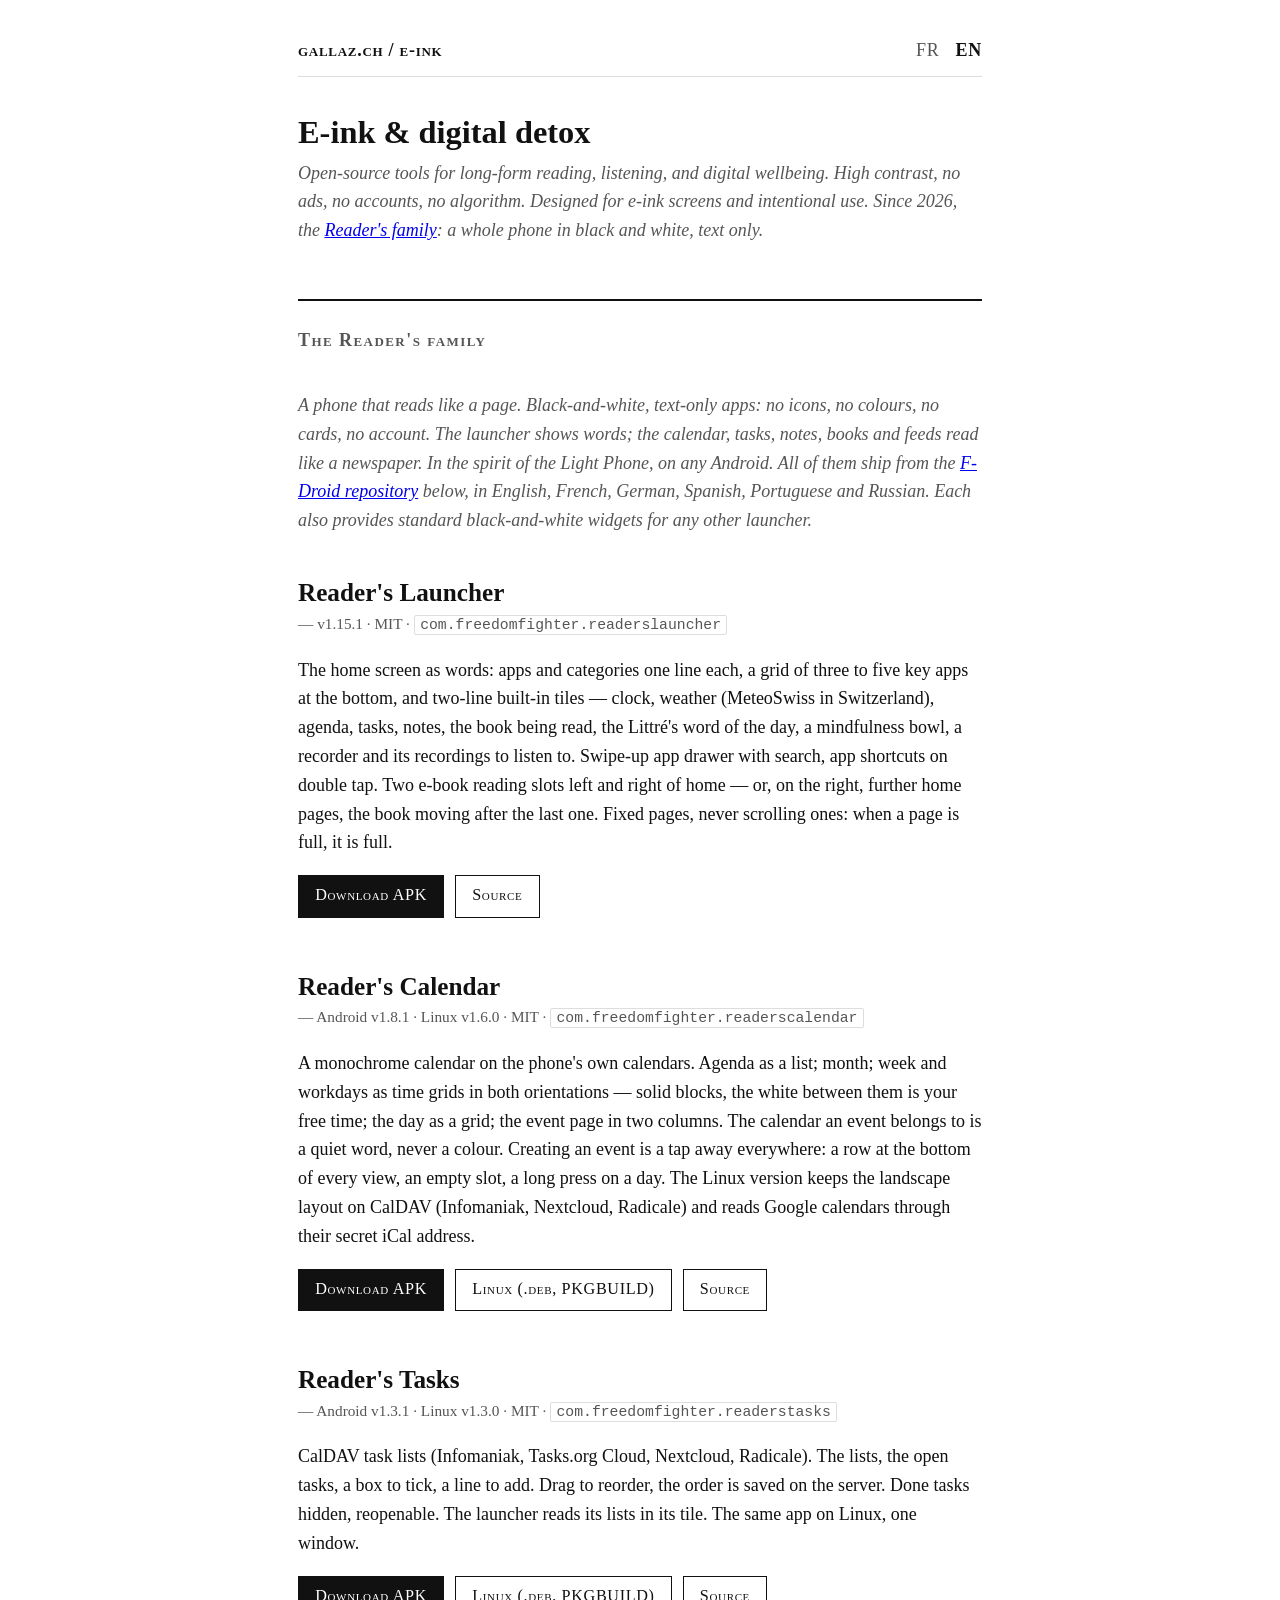
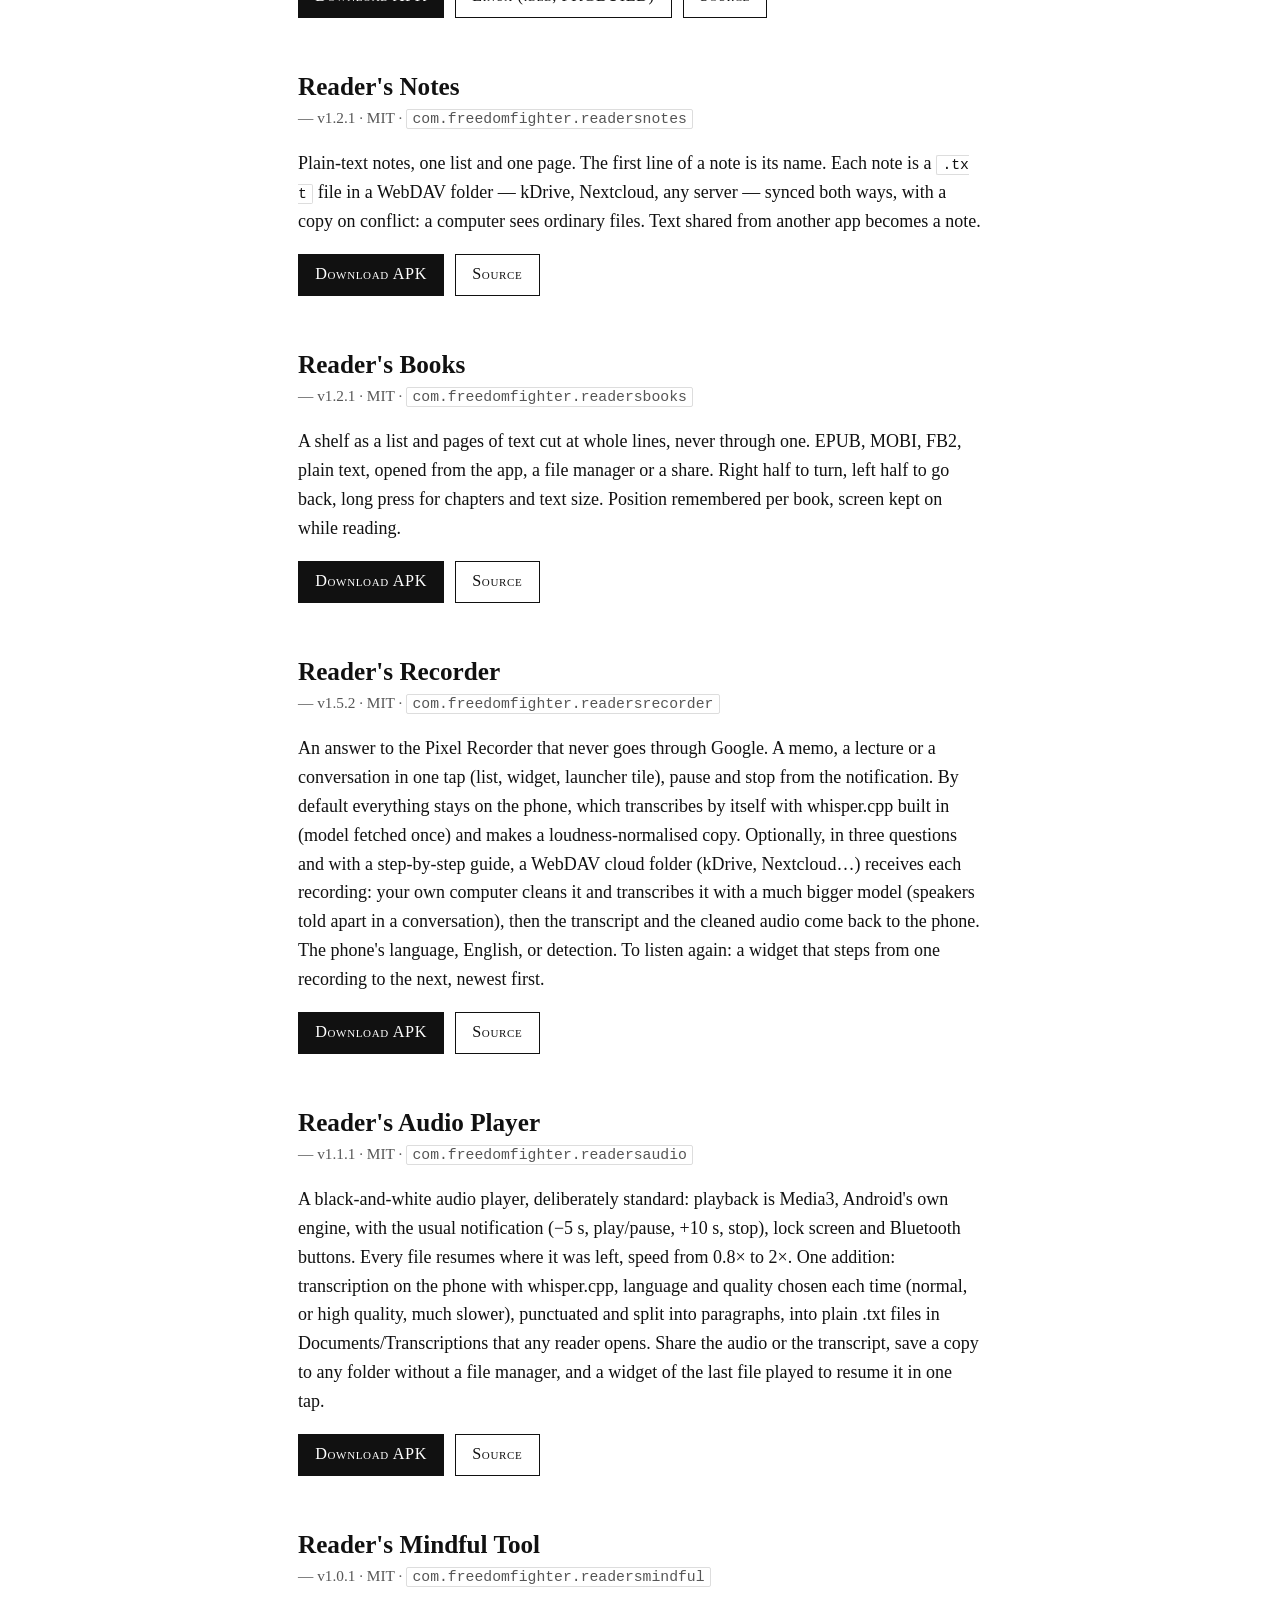
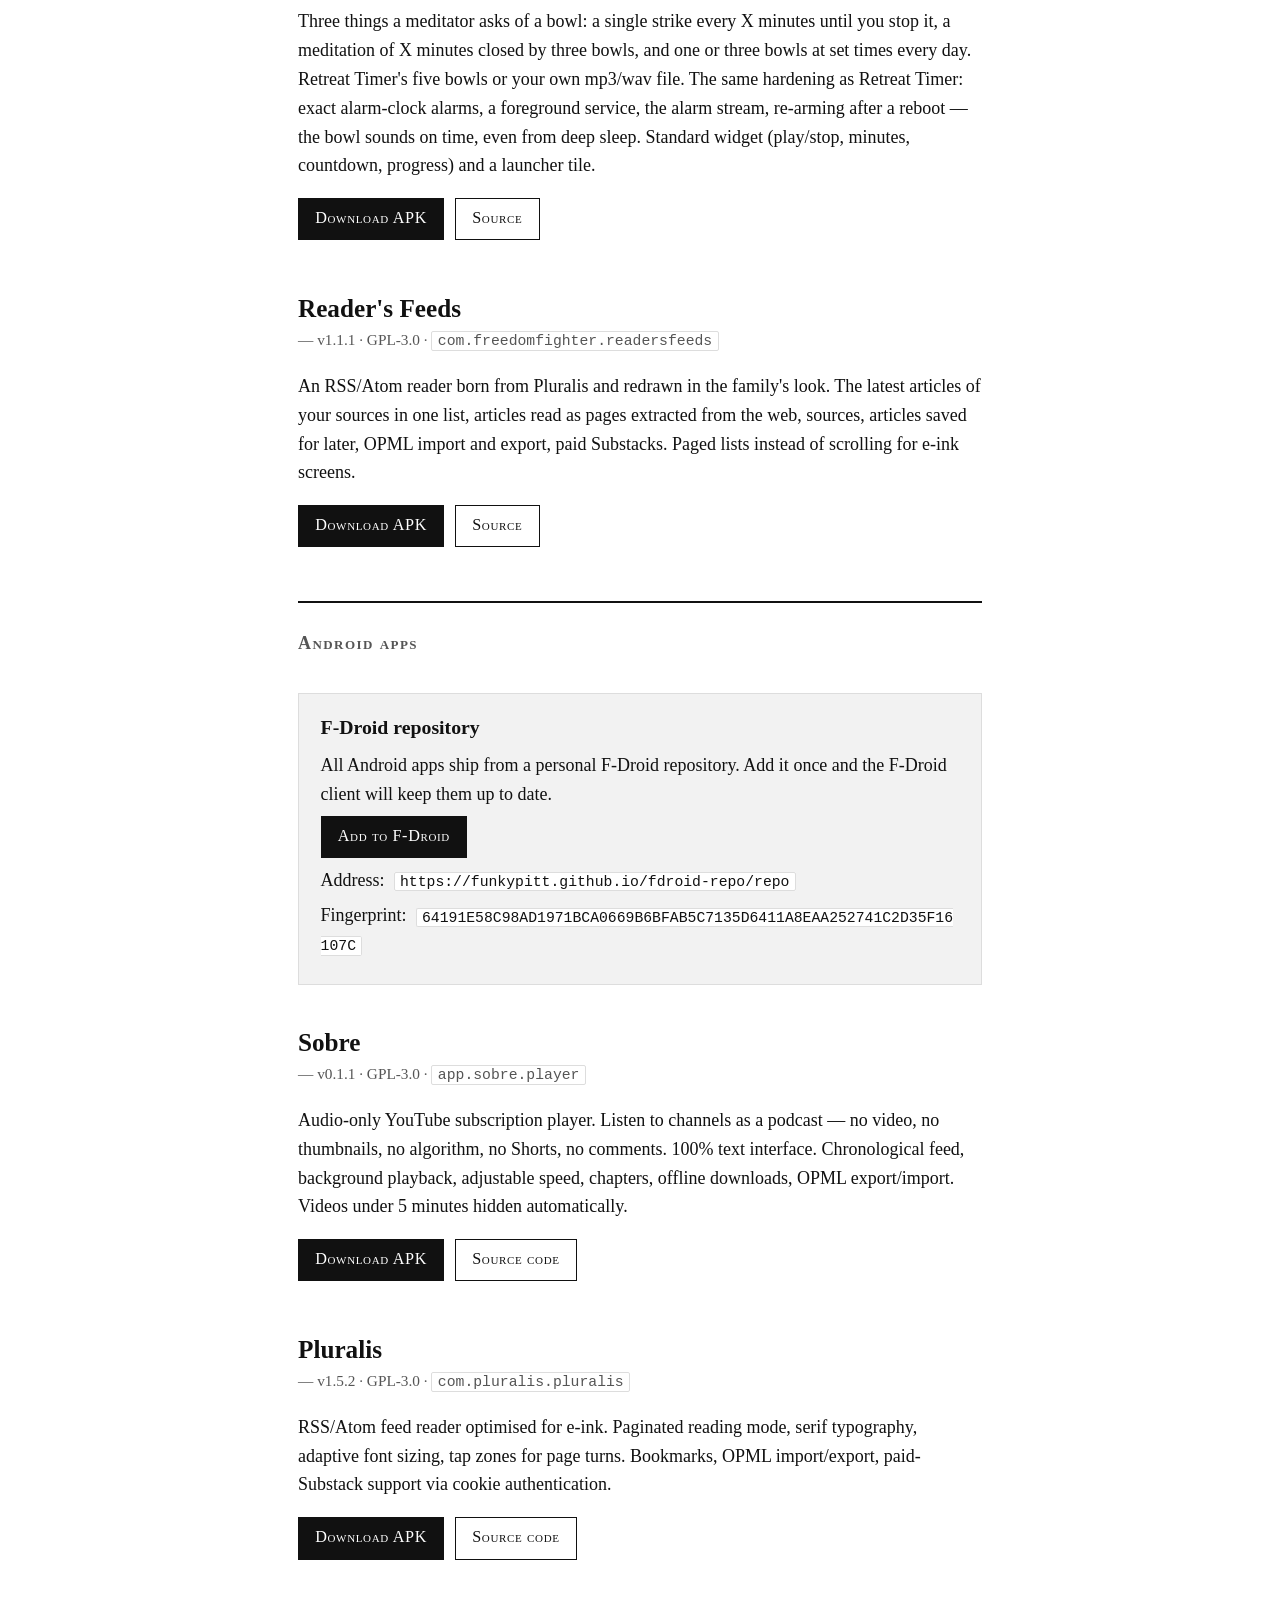
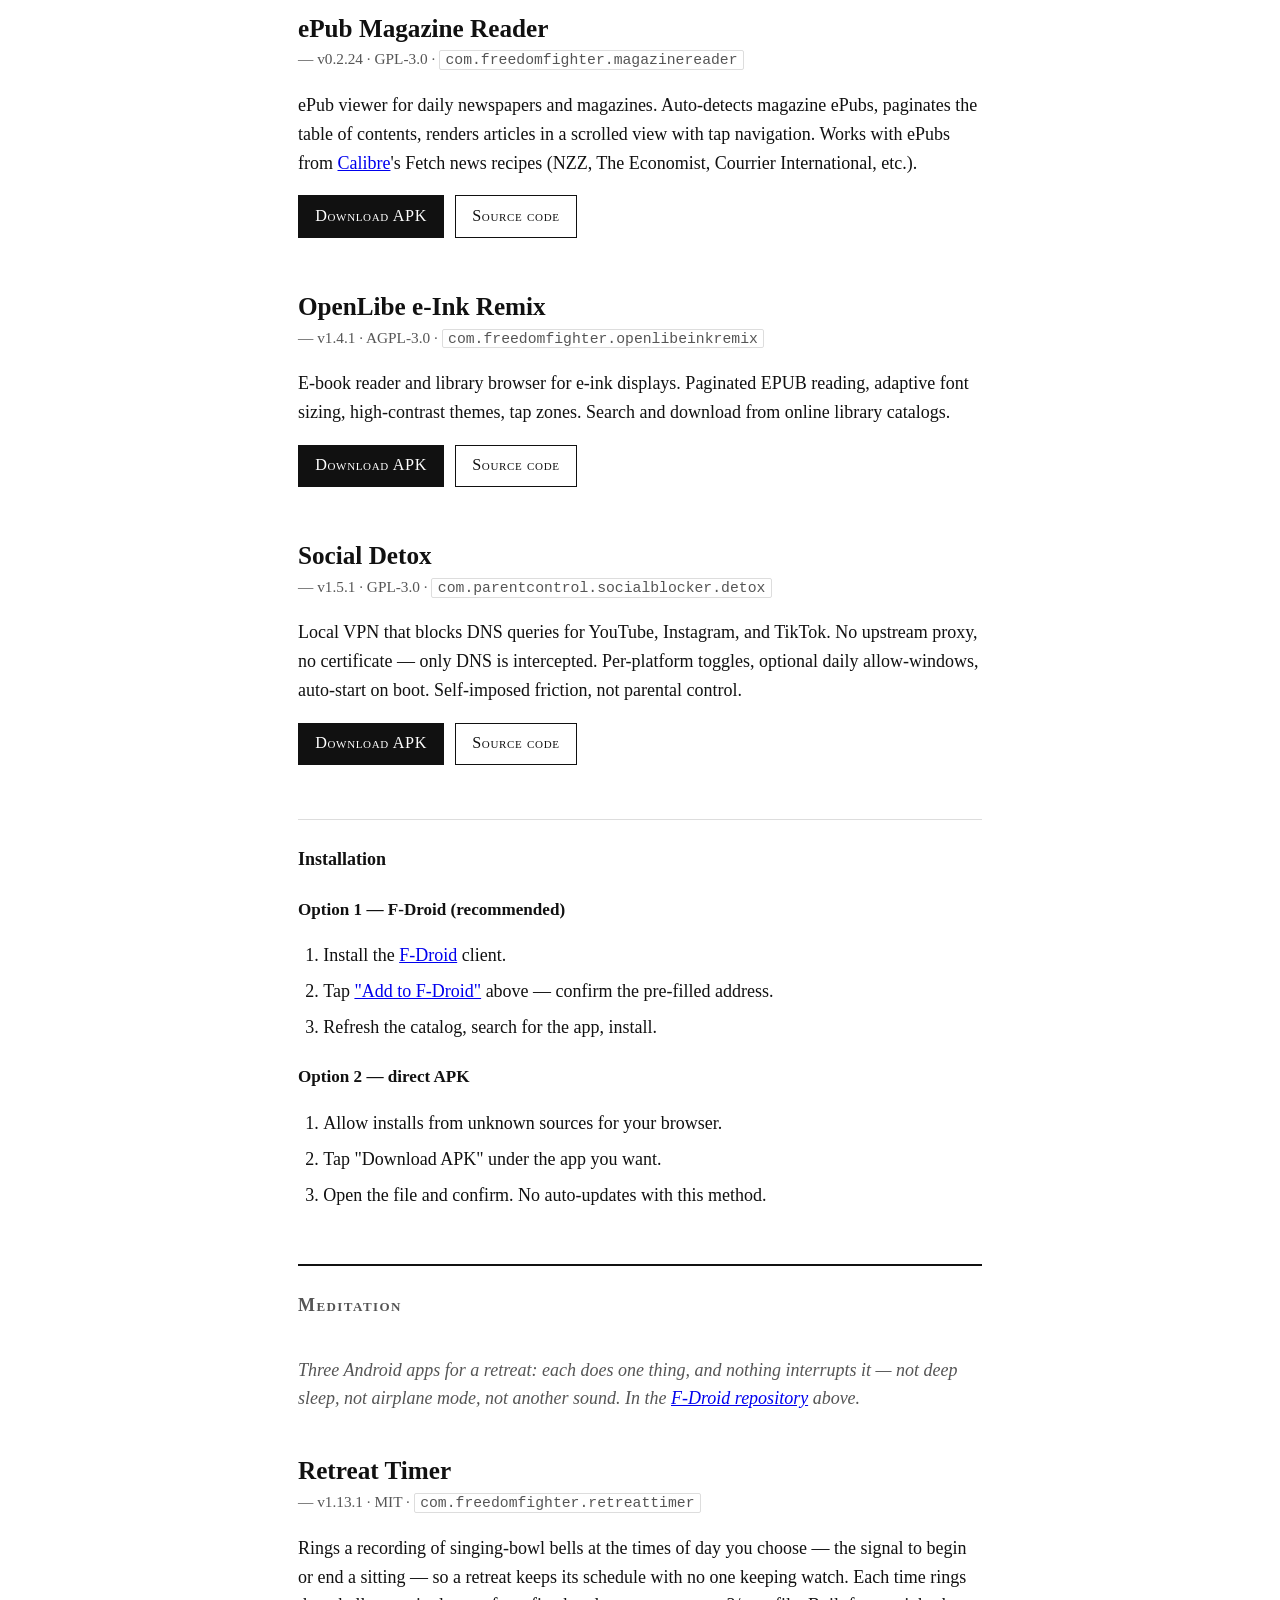
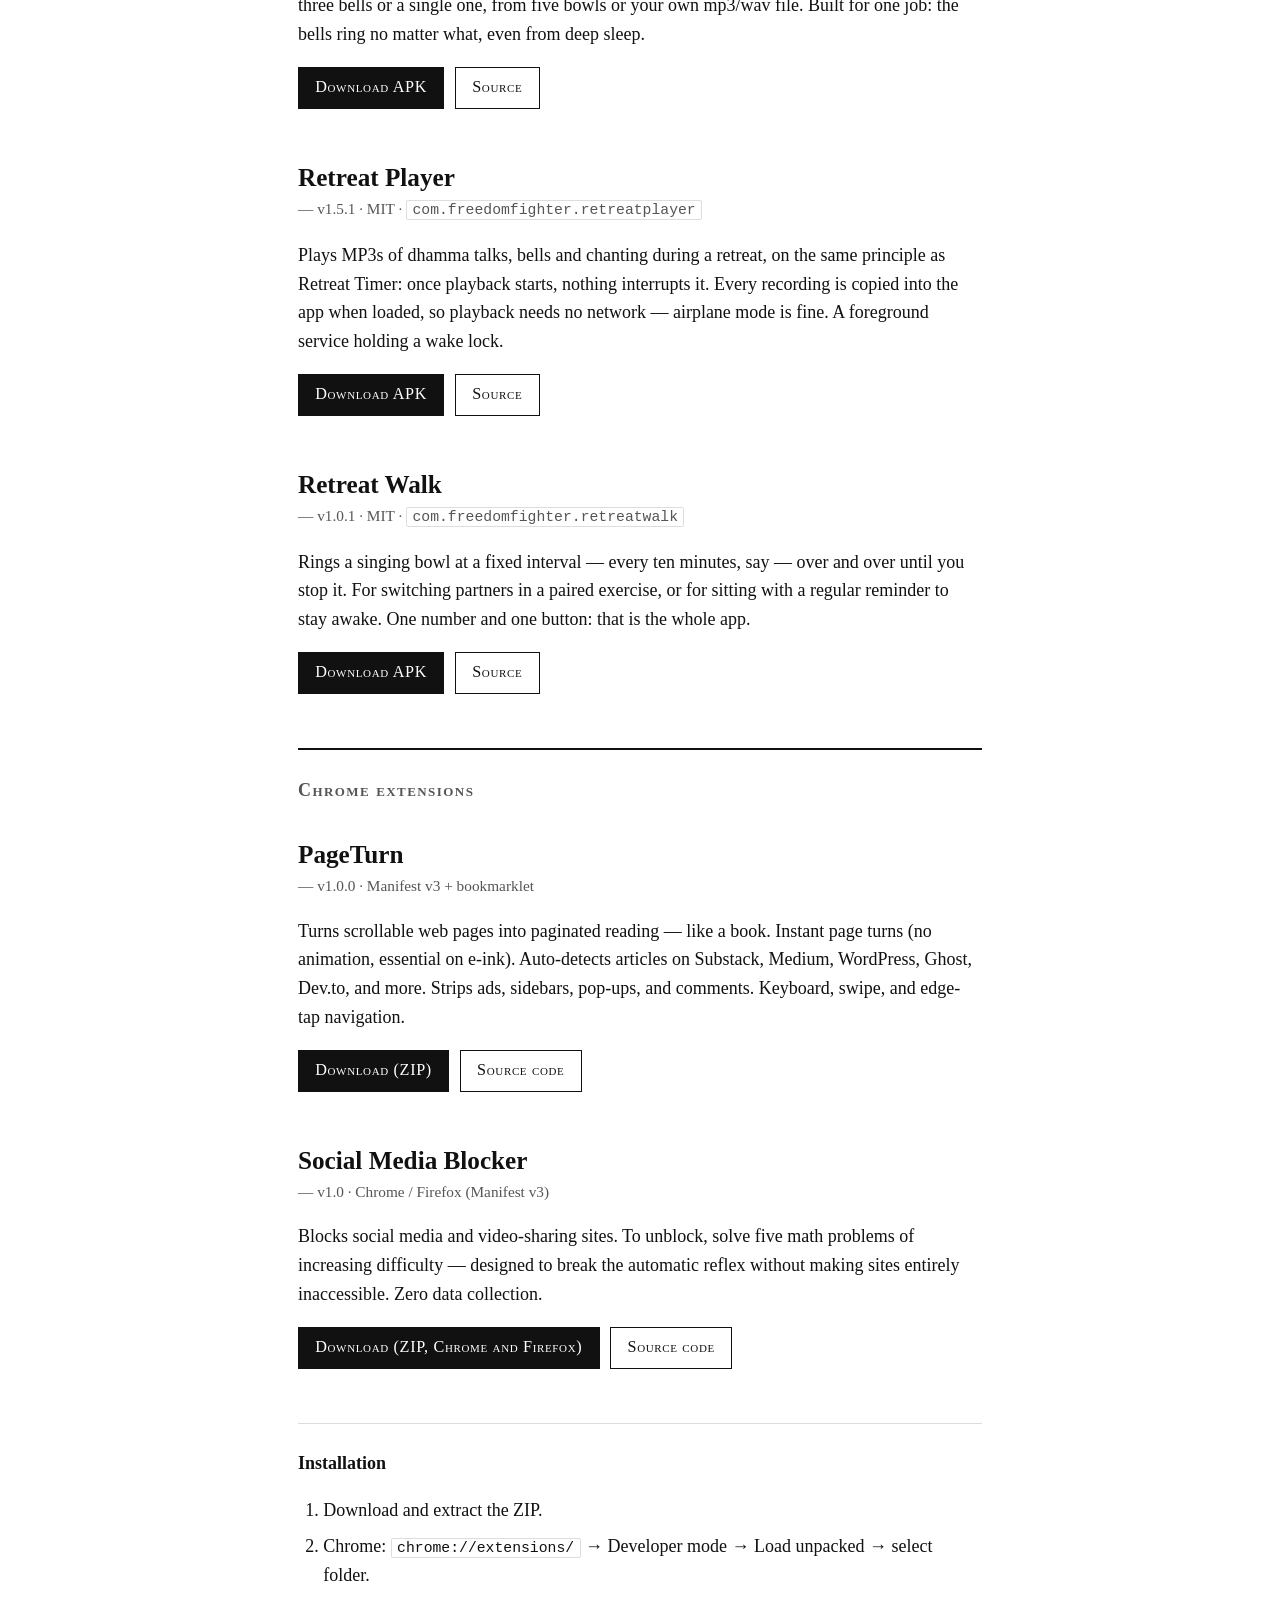
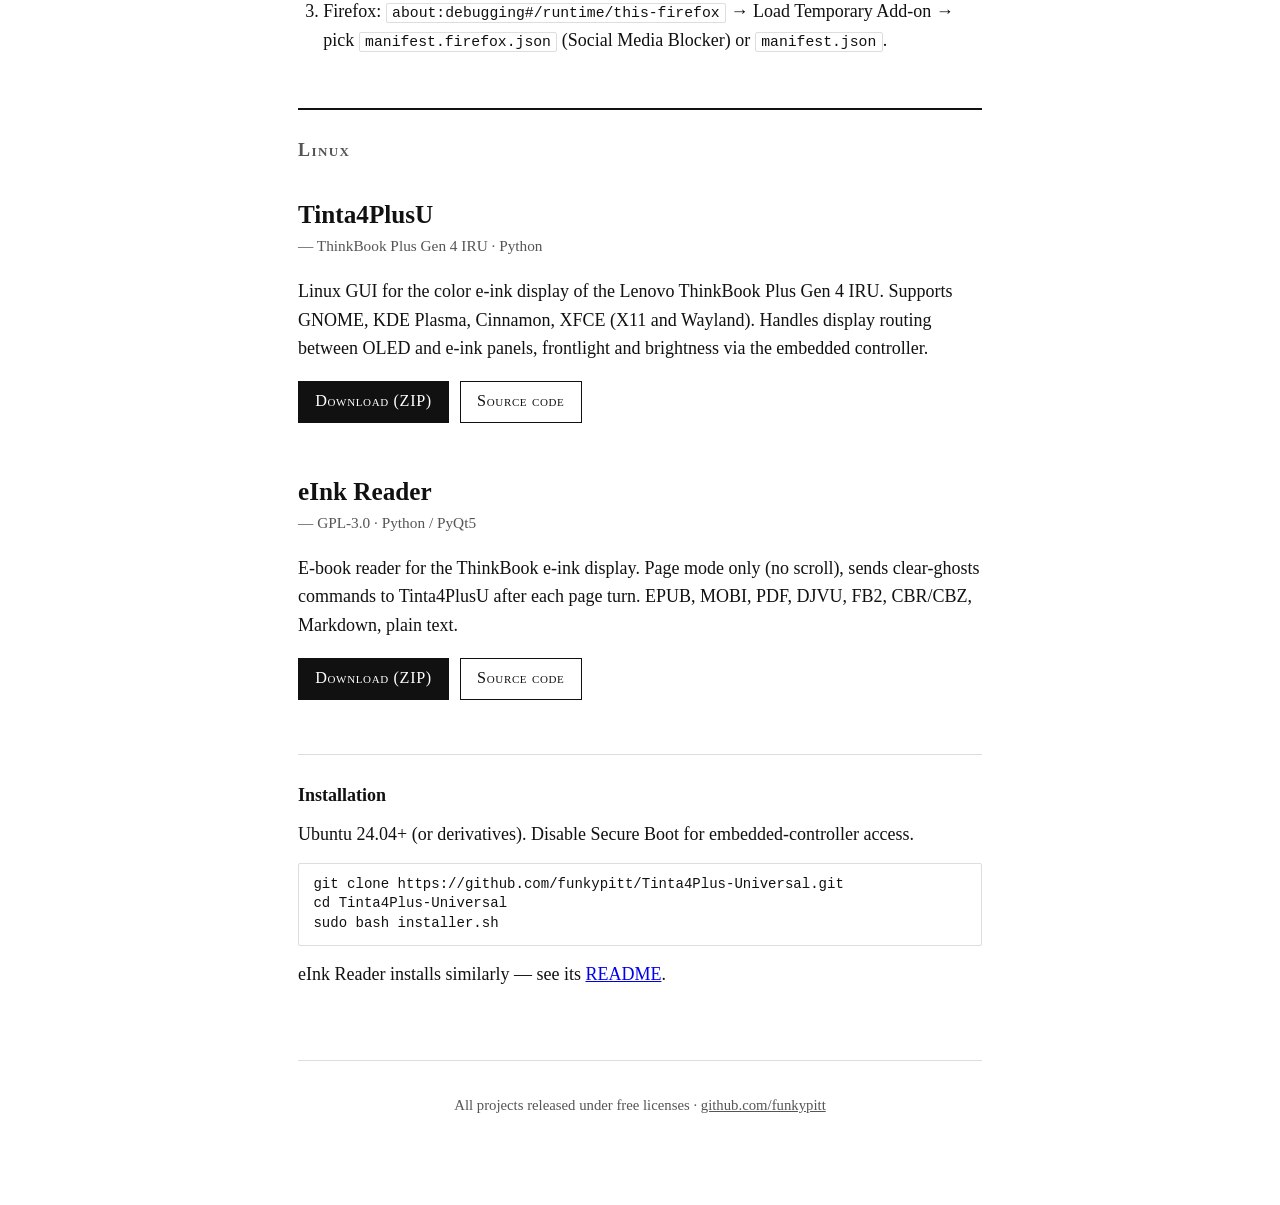
==== en.html @ f0ea969f "Release builds of 20 apps; Magazine Reader and OpenLibe renamed Versions and APK links follow the F-" ====
<!DOCTYPE html>
<html lang="en">
<head>
<meta charset="utf-8">
<meta name="viewport" content="width=device-width, initial-scale=1">
<title>E-ink &amp; digital detox projects — gallaz.ch</title>
<meta name="description" content="Open-source tools for e-ink screens and digital wellbeing: the Reader's family (launcher, calendar, tasks, notes, books, feeds in black and white), Android apps, Chrome extensions, and Linux utilities. No ads, no accounts, no algorithm.">
<link rel="stylesheet" href="style.css">
</head>
<body>
<main>
<header class="site">
  <div class="title">gallaz.ch / e-ink</div>
  <nav>
    <a href="index.html">FR</a>
    <a href="en.html" class="active">EN</a>
  </nav>
</header>

<h1>E-ink &amp; digital detox</h1>
<p class="lede">Open-source tools for long-form reading, listening, and digital wellbeing. High contrast, no ads, no accounts, no algorithm. Designed for e-ink screens and intentional use. Since 2026, the <a href="#readers">Reader's family</a>: a whole phone in black and white, text only.</p>

<!-- ==================== Reader's ==================== -->
<section class="platform" id="readers">
  <h2>The Reader's family</h2>
  <p class="lede">A phone that reads like a page. Black-and-white, text-only apps: no icons, no colours, no cards, no account. The launcher shows words; the calendar, tasks, notes, books and feeds read like a newspaper. In the spirit of the Light Phone, on any Android. All of them ship from the <a href="#fdroid">F-Droid repository</a> below, in English, French, German, Spanish, Portuguese and Russian. Each also provides standard black-and-white widgets for any other launcher.</p>

  <article class="app">
    <h2>Reader's Launcher</h2>
    <p class="meta">v1.15.1 · MIT · <code>com.freedomfighter.readerslauncher</code></p>
    <p>The home screen as words: apps and categories one line each, a grid of three to five key apps at the bottom, and two-line built-in tiles — clock, weather (MeteoSwiss in Switzerland), agenda, tasks, notes, the book being read, the Littré's word of the day, a mindfulness bowl, a recorder and its recordings to listen to. Swipe-up app drawer with search, app shortcuts on double tap. Two e-book reading slots left and right of home — or, on the right, further home pages, the book moving after the last one. Fixed pages, never scrolling ones: when a page is full, it is full.</p>
    <div class="links">
      <a class="btn primary" href="https://funkypitt.github.io/fdroid-repo/repo/ReadersLauncher-v1.15.1.apk">Download APK</a>
      <a class="btn" href="https://github.com/funkypitt/readers-launcher">Source</a>
    </div>
  </article>

  <article class="app">
    <h2>Reader's Calendar</h2>
    <p class="meta">Android v1.8.1 · Linux v1.6.0 · MIT · <code>com.freedomfighter.readerscalendar</code></p>
    <p>A monochrome calendar on the phone's own calendars. Agenda as a list; month; week and workdays as time grids in both orientations — solid blocks, the white between them is your free time; the day as a grid; the event page in two columns. The calendar an event belongs to is a quiet word, never a colour. Creating an event is a tap away everywhere: a row at the bottom of every view, an empty slot, a long press on a day. The Linux version keeps the landscape layout on CalDAV (Infomaniak, Nextcloud, Radicale) and reads Google calendars through their secret iCal address.</p>
    <div class="links">
      <a class="btn primary" href="https://funkypitt.github.io/fdroid-repo/repo/ReadersCalendar-v1.8.1.apk">Download APK</a>
      <a class="btn" href="https://github.com/funkypitt/readers-calendar-desktop/releases/latest">Linux (.deb, PKGBUILD)</a>
      <a class="btn" href="https://github.com/funkypitt/readers-calendar">Source</a>
    </div>
  </article>

  <article class="app">
    <h2>Reader's Tasks</h2>
    <p class="meta">Android v1.3.1 · Linux v1.3.0 · MIT · <code>com.freedomfighter.readerstasks</code></p>
    <p>CalDAV task lists (Infomaniak, Tasks.org Cloud, Nextcloud, Radicale). The lists, the open tasks, a box to tick, a line to add. Drag to reorder, the order is saved on the server. Done tasks hidden, reopenable. The launcher reads its lists in its tile. The same app on Linux, one window.</p>
    <div class="links">
      <a class="btn primary" href="https://funkypitt.github.io/fdroid-repo/repo/ReadersTasks-v1.3.1.apk">Download APK</a>
      <a class="btn" href="https://github.com/funkypitt/readers-tasks/releases/latest">Linux (.deb, PKGBUILD)</a>
      <a class="btn" href="https://github.com/funkypitt/readers-tasks-android">Source</a>
    </div>
  </article>

  <article class="app">
    <h2>Reader's Notes</h2>
    <p class="meta">v1.2.1 · MIT · <code>com.freedomfighter.readersnotes</code></p>
    <p>Plain-text notes, one list and one page. The first line of a note is its name. Each note is a <code>.txt</code> file in a WebDAV folder — kDrive, Nextcloud, any server — synced both ways, with a copy on conflict: a computer sees ordinary files. Text shared from another app becomes a note.</p>
    <div class="links">
      <a class="btn primary" href="https://funkypitt.github.io/fdroid-repo/repo/ReadersNotes-v1.2.1.apk">Download APK</a>
      <a class="btn" href="https://github.com/funkypitt/readers-notes">Source</a>
    </div>
  </article>

  <article class="app">
    <h2>Reader's Books</h2>
    <p class="meta">v1.2.1 · MIT · <code>com.freedomfighter.readersbooks</code></p>
    <p>A shelf as a list and pages of text cut at whole lines, never through one. EPUB, MOBI, FB2, plain text, opened from the app, a file manager or a share. Right half to turn, left half to go back, long press for chapters and text size. Position remembered per book, screen kept on while reading.</p>
    <div class="links">
      <a class="btn primary" href="https://funkypitt.github.io/fdroid-repo/repo/ReadersBooks-v1.2.1.apk">Download APK</a>
      <a class="btn" href="https://github.com/funkypitt/readers-books">Source</a>
    </div>
  </article>

  <article class="app">
    <h2>Reader's Recorder</h2>
    <p class="meta">v1.5.2 · MIT · <code>com.freedomfighter.readersrecorder</code></p>
    <p>An answer to the Pixel Recorder that never goes through Google. A memo, a lecture or a conversation in one tap (list, widget, launcher tile), pause and stop from the notification. By default everything stays on the phone, which transcribes by itself with whisper.cpp built in (model fetched once) and makes a loudness-normalised copy. Optionally, in three questions and with a step-by-step guide, a WebDAV cloud folder (kDrive, Nextcloud…) receives each recording: your own computer cleans it and transcribes it with a much bigger model (speakers told apart in a conversation), then the transcript and the cleaned audio come back to the phone. The phone's language, English, or detection. To listen again: a widget that steps from one recording to the next, newest first.</p>
    <div class="links">
      <a class="btn primary" href="https://funkypitt.github.io/fdroid-repo/repo/ReadersRecorder-v1.5.2.apk">Download APK</a>
      <a class="btn" href="https://github.com/funkypitt/readers-recorder">Source</a>
    </div>
  </article>

  <article class="app">
    <h2>Reader's Audio Player</h2>
    <p class="meta">v1.1.1 · MIT · <code>com.freedomfighter.readersaudio</code></p>
    <p>A black-and-white audio player, deliberately standard: playback is Media3, Android's own engine, with the usual notification (−5 s, play/pause, +10 s, stop), lock screen and Bluetooth buttons. Every file resumes where it was left, speed from 0.8× to 2×. One addition: transcription on the phone with whisper.cpp, language and quality chosen each time (normal, or high quality, much slower), punctuated and split into paragraphs, into plain .txt files in Documents/Transcriptions that any reader opens. Share the audio or the transcript, save a copy to any folder without a file manager, and a widget of the last file played to resume it in one tap.</p>
    <div class="links">
      <a class="btn primary" href="https://funkypitt.github.io/fdroid-repo/repo/ReadersAudio-v1.1.1.apk">Download APK</a>
      <a class="btn" href="https://github.com/funkypitt/readers-audio">Source</a>
    </div>
  </article>

  <article class="app">
    <h2>Reader's Mindful Tool</h2>
    <p class="meta">v1.0.1 · MIT · <code>com.freedomfighter.readersmindful</code></p>
    <p>Three things a meditator asks of a bowl: a single strike every X minutes until you stop it, a meditation of X minutes closed by three bowls, and one or three bowls at set times every day. Retreat Timer's five bowls or your own mp3/wav file. The same hardening as Retreat Timer: exact alarm-clock alarms, a foreground service, the alarm stream, re-arming after a reboot — the bowl sounds on time, even from deep sleep. Standard widget (play/stop, minutes, countdown, progress) and a launcher tile.</p>
    <div class="links">
      <a class="btn primary" href="https://funkypitt.github.io/fdroid-repo/repo/ReadersMindful-v1.0.1.apk">Download APK</a>
      <a class="btn" href="https://github.com/funkypitt/readers-mindful">Source</a>
    </div>
  </article>

  <article class="app">
    <h2>Reader's Feeds</h2>
    <p class="meta">v1.1.1 · GPL-3.0 · <code>com.freedomfighter.readersfeeds</code></p>
    <p>An RSS/Atom reader born from Pluralis and redrawn in the family's look. The latest articles of your sources in one list, articles read as pages extracted from the web, sources, articles saved for later, OPML import and export, paid Substacks. Paged lists instead of scrolling for e-ink screens.</p>
    <div class="links">
      <a class="btn primary" href="https://funkypitt.github.io/fdroid-repo/repo/ReadersFeeds-v1.1.1-arm64.apk">Download APK</a>
      <a class="btn" href="https://github.com/funkypitt/readers-feeds">Source</a>
    </div>
  </article>
</section>

<!-- ==================== Android ==================== -->
<section class="platform">
  <h2>Android apps</h2>

  <section class="repo" id="fdroid">
    <h2>F-Droid repository</h2>
    <p>All Android apps ship from a personal F-Droid repository. Add it once and the F-Droid client will keep them up to date.</p>
    <p>
      <a class="btn primary" href="fdroidrepos://funkypitt.github.io/fdroid-repo/repo?fingerprint=64191E58C98AD1971BCA0669B6BFAB5C7135D6411A8EAA252741C2D35F16107C">Add to F-Droid</a>
    </p>
    <p>Address:&nbsp; <code>https://funkypitt.github.io/fdroid-repo/repo</code></p>
    <p>Fingerprint:&nbsp; <code>64191E58C98AD1971BCA0669B6BFAB5C7135D6411A8EAA252741C2D35F16107C</code></p>
  </section>

  <article class="app">
    <h2>Sobre</h2>
    <p class="meta">v0.1.1 · GPL-3.0 · <code>app.sobre.player</code></p>
    <p>Audio-only YouTube subscription player. Listen to channels as a podcast — no video, no thumbnails, no algorithm, no Shorts, no comments. 100% text interface. Chronological feed, background playback, adjustable speed, chapters, offline downloads, OPML export/import. Videos under 5 minutes hidden automatically.</p>
    <div class="links">
      <a class="btn primary" href="https://funkypitt.github.io/fdroid-repo/repo/Sobre-v0.1.1.apk">Download APK</a>
      <a class="btn" href="https://github.com/funkypitt/sobre">Source code</a>
    </div>
  </article>

  <article class="app">
    <h2>Pluralis</h2>
    <p class="meta">v1.5.2 · GPL-3.0 · <code>com.pluralis.pluralis</code></p>
    <p>RSS/Atom feed reader optimised for e-ink. Paginated reading mode, serif typography, adaptive font sizing, tap zones for page turns. Bookmarks, OPML import/export, paid-Substack support via cookie authentication.</p>
    <div class="links">
      <a class="btn primary" href="https://funkypitt.github.io/fdroid-repo/repo/Pluralis-v1.5.2.apk">Download APK</a>
      <a class="btn" href="https://github.com/funkypitt/pluralis">Source code</a>
    </div>
  </article>

  <article class="app">
    <h2>ePub Magazine Reader</h2>
    <p class="meta">v0.2.24 · GPL-3.0 · <code>com.freedomfighter.magazinereader</code></p>
    <p>ePub viewer for daily newspapers and magazines. Auto-detects magazine ePubs, paginates the table of contents, renders articles in a scrolled view with tap navigation. Works with ePubs from <a href="https://calibre-ebook.com/">Calibre</a>'s Fetch news recipes (NZZ, The Economist, Courrier International, etc.).</p>
    <div class="links">
      <a class="btn primary" href="https://funkypitt.github.io/fdroid-repo/repo/MagazineReader-v0.2.24-magazine.apk">Download APK</a>
      <a class="btn" href="https://github.com/funkypitt/epub-eink-newsreader">Source code</a>
    </div>
  </article>

  <article class="app">
    <h2>OpenLibe e-Ink Remix</h2>
    <p class="meta">v1.4.1 · AGPL-3.0 · <code>com.freedomfighter.openlibeinkremix</code></p>
    <p>E-book reader and library browser for e-ink displays. Paginated EPUB reading, adaptive font sizing, high-contrast themes, tap zones. Search and download from online library catalogs.</p>
    <div class="links">
      <a class="btn primary" href="https://funkypitt.github.io/fdroid-repo/repo/OpenLibeExtended-eInk-Remix-v1.4.1.apk">Download APK</a>
      <a class="btn" href="https://github.com/funkypitt/funky-openlib">Source code</a>
    </div>
  </article>

  <article class="app">
    <h2>Social Detox</h2>
    <p class="meta">v1.5.1 · GPL-3.0 · <code>com.parentcontrol.socialblocker.detox</code></p>
    <p>Local VPN that blocks DNS queries for YouTube, Instagram, and TikTok. No upstream proxy, no certificate — only DNS is intercepted. Per-platform toggles, optional daily allow-windows, auto-start on boot. Self-imposed friction, not parental control.</p>
    <div class="links">
      <a class="btn primary" href="https://funkypitt.github.io/fdroid-repo/repo/SocialDetox-v1.5.1-detox.apk">Download APK</a>
      <a class="btn" href="https://github.com/funkypitt/SocialBlocker-Detox">Source code</a>
    </div>
  </article>

  <section class="install">
    <h3>Installation</h3>
    <h4>Option 1 — F-Droid (recommended)</h4>
    <ol>
      <li>Install the <a href="https://f-droid.org/">F-Droid</a> client.</li>
      <li>Tap <a href="fdroidrepos://funkypitt.github.io/fdroid-repo/repo?fingerprint=64191E58C98AD1971BCA0669B6BFAB5C7135D6411A8EAA252741C2D35F16107C">"Add to F-Droid"</a> above — confirm the pre-filled address.</li>
      <li>Refresh the catalog, search for the app, install.</li>
    </ol>
    <h4>Option 2 — direct APK</h4>
    <ol>
      <li>Allow installs from unknown sources for your browser.</li>
      <li>Tap "Download APK" under the app you want.</li>
      <li>Open the file and confirm. No auto-updates with this method.</li>
    </ol>
  </section>
</section>

<!-- ==================== Meditation ==================== -->
<section class="platform" id="meditation">
  <h2>Meditation</h2>
  <p class="lede">Three Android apps for a retreat: each does one thing, and nothing interrupts it — not deep sleep, not airplane mode, not another sound. In the <a href="#fdroid">F-Droid repository</a> above.</p>

  <article class="app">
    <h2>Retreat Timer</h2>
    <p class="meta">v1.13.1 · MIT · <code>com.freedomfighter.retreattimer</code></p>
    <p>Rings a recording of singing-bowl bells at the times of day you choose — the signal to begin or end a sitting — so a retreat keeps its schedule with no one keeping watch. Each time rings three bells or a single one, from five bowls or your own mp3/wav file. Built for one job: the bells ring no matter what, even from deep sleep.</p>
    <div class="links">
      <a class="btn primary" href="https://funkypitt.github.io/fdroid-repo/repo/RetreatTimer-v1.13.1.apk">Download APK</a>
      <a class="btn" href="https://github.com/funkypitt/retreat-timer">Source</a>
    </div>
  </article>

  <article class="app">
    <h2>Retreat Player</h2>
    <p class="meta">v1.5.1 · MIT · <code>com.freedomfighter.retreatplayer</code></p>
    <p>Plays MP3s of dhamma talks, bells and chanting during a retreat, on the same principle as Retreat Timer: once playback starts, nothing interrupts it. Every recording is copied into the app when loaded, so playback needs no network — airplane mode is fine. A foreground service holding a wake lock.</p>
    <div class="links">
      <a class="btn primary" href="https://funkypitt.github.io/fdroid-repo/repo/RetreatPlayer-v1.5.1.apk">Download APK</a>
      <a class="btn" href="https://github.com/funkypitt/retreat-player">Source</a>
    </div>
  </article>

  <article class="app">
    <h2>Retreat Walk</h2>
    <p class="meta">v1.0.1 · MIT · <code>com.freedomfighter.retreatwalk</code></p>
    <p>Rings a singing bowl at a fixed interval — every ten minutes, say — over and over until you stop it. For switching partners in a paired exercise, or for sitting with a regular reminder to stay awake. One number and one button: that is the whole app.</p>
    <div class="links">
      <a class="btn primary" href="https://funkypitt.github.io/fdroid-repo/repo/RetreatWalk-v1.0.1.apk">Download APK</a>
      <a class="btn" href="https://github.com/funkypitt/retreat-walk">Source</a>
    </div>
  </article>
</section>

<!-- ==================== Chrome extensions ==================== -->
<section class="platform">
  <h2>Chrome extensions</h2>

  <article class="app">
    <h2>PageTurn</h2>
    <p class="meta">v1.0.0 · Manifest v3 + bookmarklet</p>
    <p>Turns scrollable web pages into paginated reading — like a book. Instant page turns (no animation, essential on e-ink). Auto-detects articles on Substack, Medium, WordPress, Ghost, Dev.to, and more. Strips ads, sidebars, pop-ups, and comments. Keyboard, swipe, and edge-tap navigation.</p>
    <div class="links">
      <a class="btn primary" href="https://github.com/funkypitt/pageturn/archive/refs/heads/master.zip">Download (ZIP)</a>
      <a class="btn" href="https://github.com/funkypitt/pageturn">Source code</a>
    </div>
  </article>

  <article class="app">
    <h2>Social Media Blocker</h2>
    <p class="meta">v1.0 · Chrome / Firefox (Manifest v3)</p>
    <p>Blocks social media and video-sharing sites. To unblock, solve five math problems of increasing difficulty — designed to break the automatic reflex without making sites entirely inaccessible. Zero data collection.</p>
    <div class="links">
      <a class="btn primary" href="https://github.com/funkypitt/social-blocker/archive/refs/heads/master.zip">Download (ZIP, Chrome and Firefox)</a>
      <a class="btn" href="https://github.com/funkypitt/social-blocker">Source code</a>
    </div>
  </article>

  <section class="install">
    <h3>Installation</h3>
    <ol>
      <li>Download and extract the ZIP.</li>
      <li>Chrome: <code>chrome://extensions/</code> → Developer mode → Load unpacked → select folder.</li>
      <li>Firefox: <code>about:debugging#/runtime/this-firefox</code> → Load Temporary Add-on → pick <code>manifest.firefox.json</code> (Social Media Blocker) or <code>manifest.json</code>.</li>
    </ol>
  </section>
</section>

<!-- ==================== Linux ==================== -->
<section class="platform">
  <h2>Linux</h2>

  <article class="app">
    <h2>Tinta4PlusU</h2>
    <p class="meta">ThinkBook Plus Gen 4 IRU · Python</p>
    <p>Linux GUI for the color e-ink display of the Lenovo ThinkBook Plus Gen 4 IRU. Supports GNOME, KDE Plasma, Cinnamon, XFCE (X11 and Wayland). Handles display routing between OLED and e-ink panels, frontlight and brightness via the embedded controller.</p>
    <div class="links">
      <a class="btn primary" href="https://github.com/funkypitt/Tinta4Plus-Universal/archive/refs/heads/main.zip">Download (ZIP)</a>
      <a class="btn" href="https://github.com/funkypitt/Tinta4Plus-Universal">Source code</a>
    </div>
  </article>

  <article class="app">
    <h2>eInk Reader</h2>
    <p class="meta">GPL-3.0 · Python / PyQt5</p>
    <p>E-book reader for the ThinkBook e-ink display. Page mode only (no scroll), sends clear-ghosts commands to Tinta4PlusU after each page turn. EPUB, MOBI, PDF, DJVU, FB2, CBR/CBZ, Markdown, plain text.</p>
    <div class="links">
      <a class="btn primary" href="https://github.com/funkypitt/eink-reader/archive/refs/heads/main.zip">Download (ZIP)</a>
      <a class="btn" href="https://github.com/funkypitt/eink-reader">Source code</a>
    </div>
  </article>

  <section class="install">
    <h3>Installation</h3>
    <p>Ubuntu 24.04+ (or derivatives). Disable Secure Boot for embedded-controller access.</p>
    <pre>git clone https://github.com/funkypitt/Tinta4Plus-Universal.git
cd Tinta4Plus-Universal
sudo bash installer.sh</pre>
    <p>eInk Reader installs similarly — see its <a href="https://github.com/funkypitt/eink-reader">README</a>.</p>
  </section>
</section>

<footer class="site">
  <p>All projects released under free licenses · <a href="https://github.com/funkypitt">github.com/funkypitt</a></p>
</footer>
</main>
</body>
</html>
---- style.css ----
/* gallaz.ch/eink — austere e-ink-friendly stylesheet.
   No JS. No images that need to load. Serif, generous line-height,
   high contrast. Looks the same in light/dark via prefers-color-scheme. */

:root {
  --fg: #111;
  --muted: #555;
  --bg: #fff;
  --rule: #ddd;
  --code-bg: #f2f2f2;
}

@media (prefers-color-scheme: dark) {
  :root {
    --fg: #eee;
    --muted: #aaa;
    --bg: #111;
    --rule: #333;
    --code-bg: #1d1d1d;
  }
}

* { box-sizing: border-box; }

html { font-size: 18px; }

body {
  margin: 0;
  padding: 2rem 1rem 4rem;
  font-family: Georgia, "Times New Roman", "Iowan Old Style", serif;
  line-height: 1.6;
  color: var(--fg);
  background: var(--bg);
}

main {
  max-width: 38rem;
  margin: 0 auto;
}

header.site {
  display: flex;
  justify-content: space-between;
  align-items: baseline;
  border-bottom: 1px solid var(--rule);
  padding-bottom: 0.6rem;
  margin-bottom: 2rem;
  font-variant: small-caps;
  letter-spacing: 0.04em;
}

header.site .title { font-weight: 700; font-size: 1rem; }
header.site nav a {
  color: var(--muted);
  text-decoration: none;
  margin-left: 0.6rem;
  font-variant: small-caps;
}
header.site nav a.active { color: var(--fg); font-weight: 700; }

h1 {
  font-size: 1.8rem;
  font-weight: 700;
  margin: 0 0 0.4rem;
  line-height: 1.2;
}

p.lede {
  color: var(--muted);
  margin: 0 0 2.4rem;
  font-style: italic;
}

section.repo {
  border: 1px solid var(--rule);
  padding: 1rem 1.2rem;
  margin: 0 0 2.4rem;
  background: var(--code-bg);
}

section.repo h2 {
  margin: 0 0 0.4rem;
  font-size: 1.1rem;
  font-weight: 700;
}

section.repo p { margin: 0.4rem 0; }

code {
  font-family: "SF Mono", Consolas, "Liberation Mono", monospace;
  font-size: 0.82rem;
  background: var(--bg);
  border: 1px solid var(--rule);
  padding: 0.05rem 0.3rem;
  border-radius: 2px;
  word-break: break-all;
}

pre {
  font-family: "SF Mono", Consolas, "Liberation Mono", monospace;
  font-size: 0.78rem;
  background: var(--bg);
  border: 1px solid var(--rule);
  padding: 0.6rem 0.8rem;
  overflow-x: auto;
  border-radius: 2px;
  line-height: 1.4;
}

article.app {
  margin: 0 0 3rem;
}

article.app h2 {
  font-size: 1.4rem;
  font-weight: 700;
  margin: 0 0 0.2rem;
  line-height: 1.2;
}

article.app .meta {
  color: var(--muted);
  font-size: 0.85rem;
  margin: 0 0 1rem;
}

article.app .meta::before { content: "— "; }

article.app p { margin: 0 0 1rem; }

article.app .links {
  display: flex;
  flex-wrap: wrap;
  gap: 0.6rem;
  margin: 1rem 0 0;
}

a.btn {
  display: inline-block;
  padding: 0.4rem 0.9rem;
  border: 1px solid var(--fg);
  color: var(--fg);
  text-decoration: none;
  font-size: 0.9rem;
  font-variant: small-caps;
  letter-spacing: 0.04em;
}

a.btn:hover, a.btn:focus { background: var(--fg); color: var(--bg); }

a.btn.primary { background: var(--fg); color: var(--bg); }
a.btn.primary:hover, a.btn.primary:focus { background: var(--bg); color: var(--fg); }

section.platform {
  border-top: 2px solid var(--fg);
  padding-top: 1.4rem;
  margin-top: 3rem;
}

section.platform > h2 {
  font-size: 1rem;
  font-weight: 700;
  font-variant: small-caps;
  letter-spacing: 0.08em;
  margin: 0 0 2rem;
  color: var(--muted);
}

section.install {
  border-top: 1px solid var(--rule);
  padding-top: 1.4rem;
  margin-top: 2rem;
}

section.install h3 {
  font-size: 1rem;
  font-weight: 700;
  margin: 0 0 0.6rem;
}

section.install h4 {
  font-size: 0.95rem;
  font-weight: 700;
  margin: 1.2rem 0 0.4rem;
}

section.install ol, section.install ul { padding-left: 1.4rem; }
section.install li { margin: 0.4rem 0; }
section.install p { margin: 0.6rem 0; }

footer.site {
  margin-top: 4rem;
  padding-top: 1rem;
  border-top: 1px solid var(--rule);
  color: var(--muted);
  font-size: 0.82rem;
  text-align: center;
}

footer.site a { color: var(--muted); }
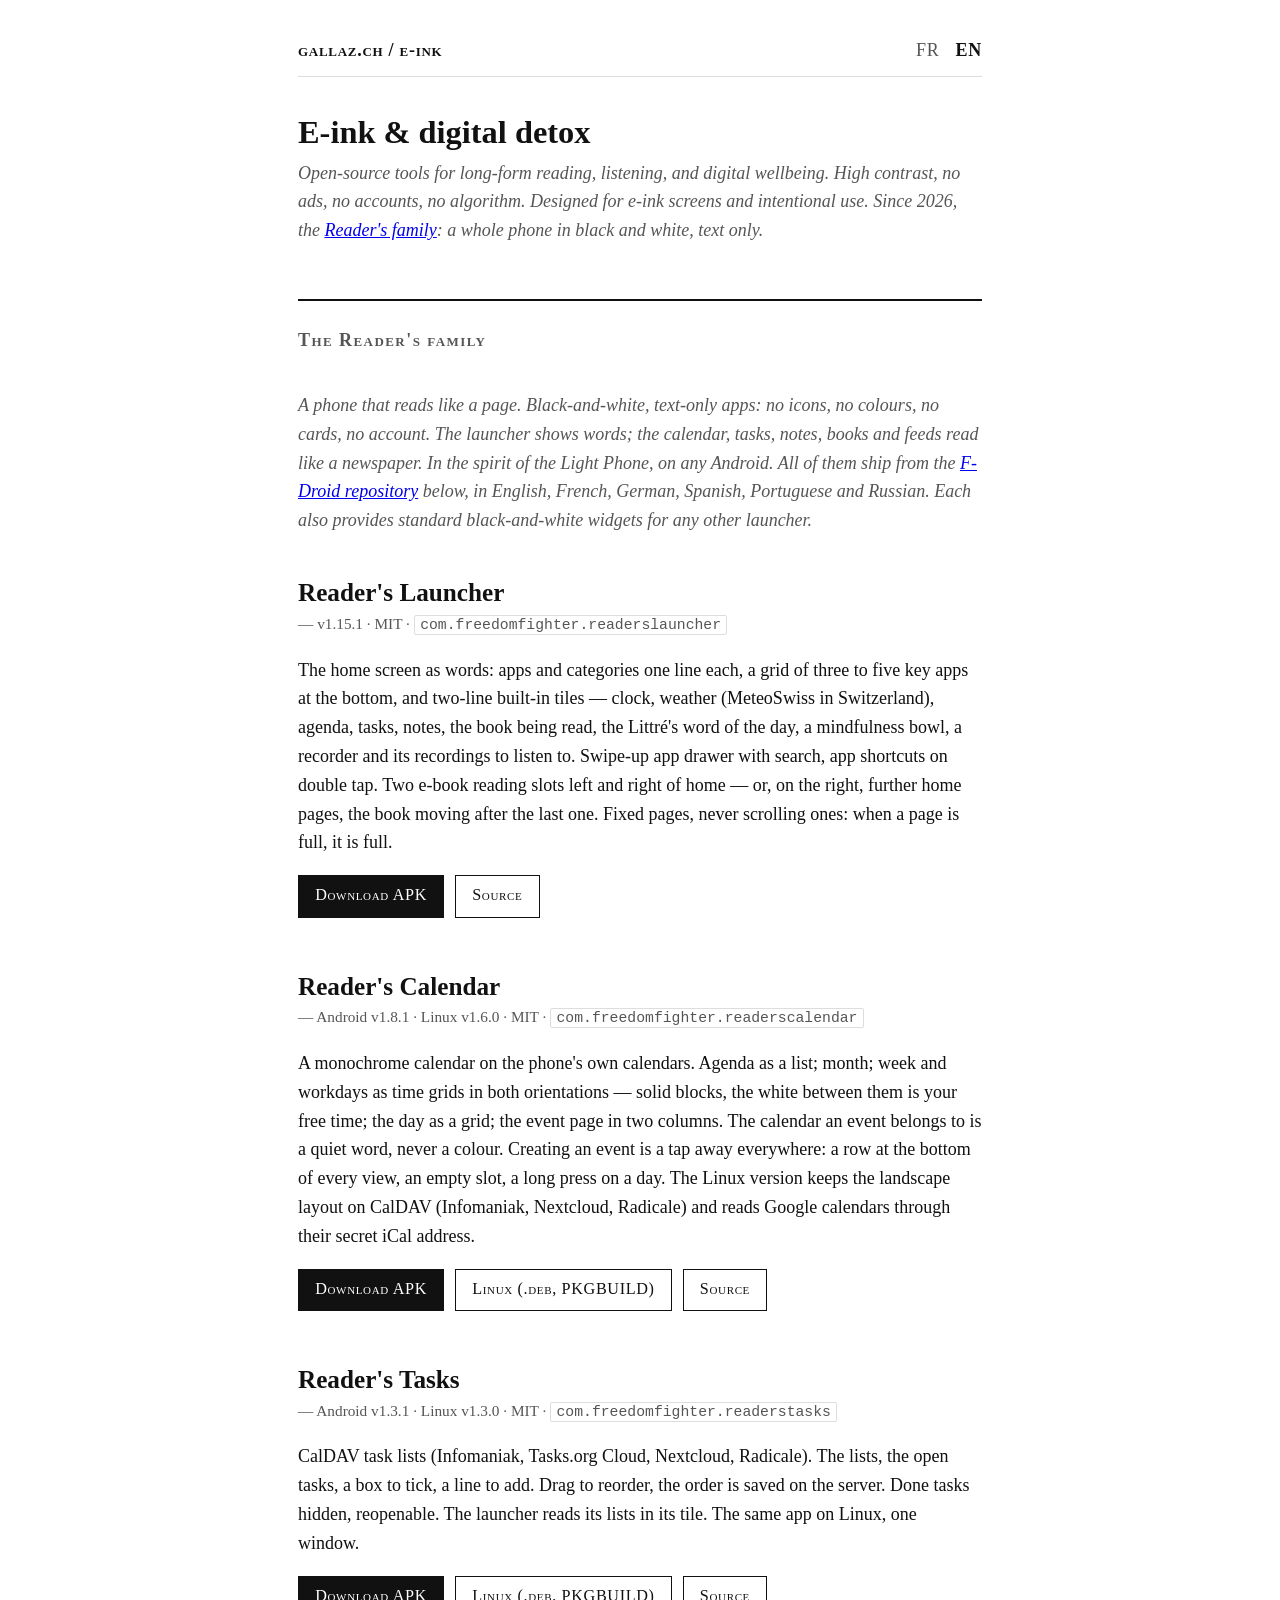
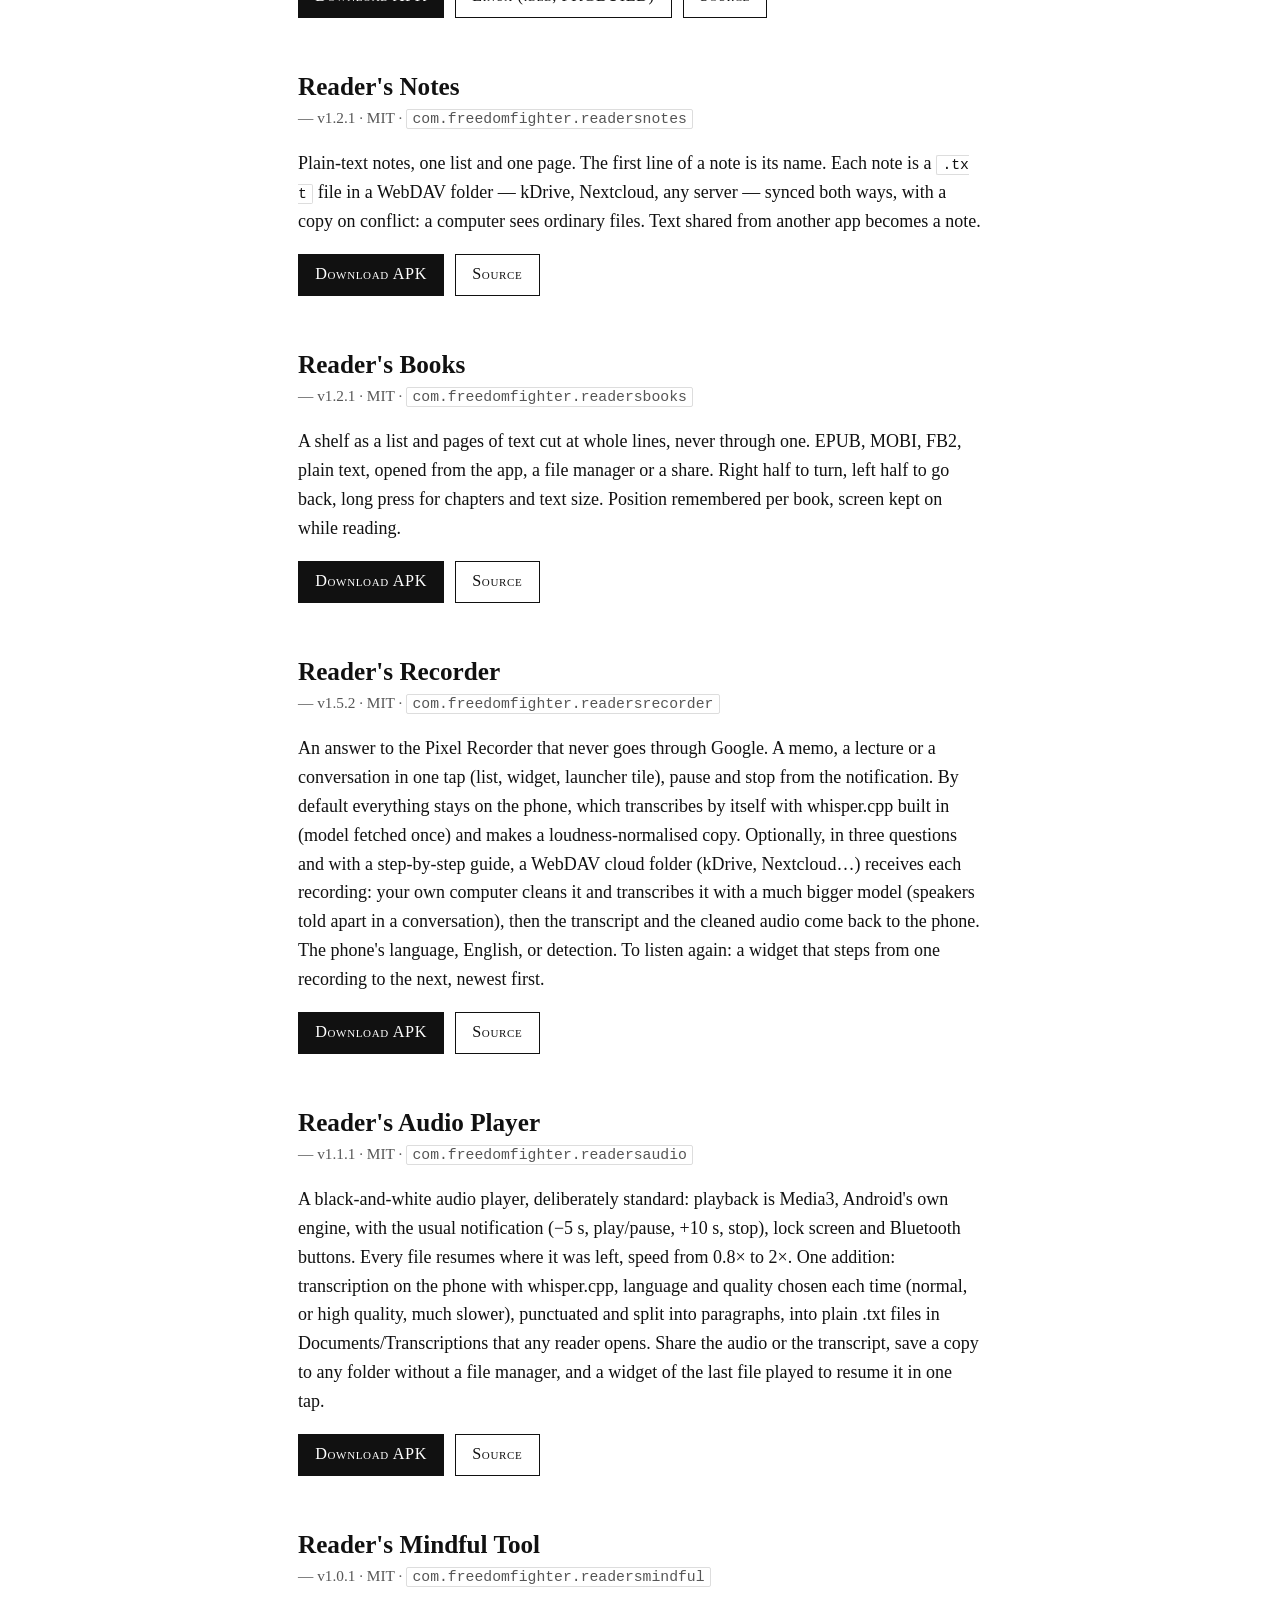
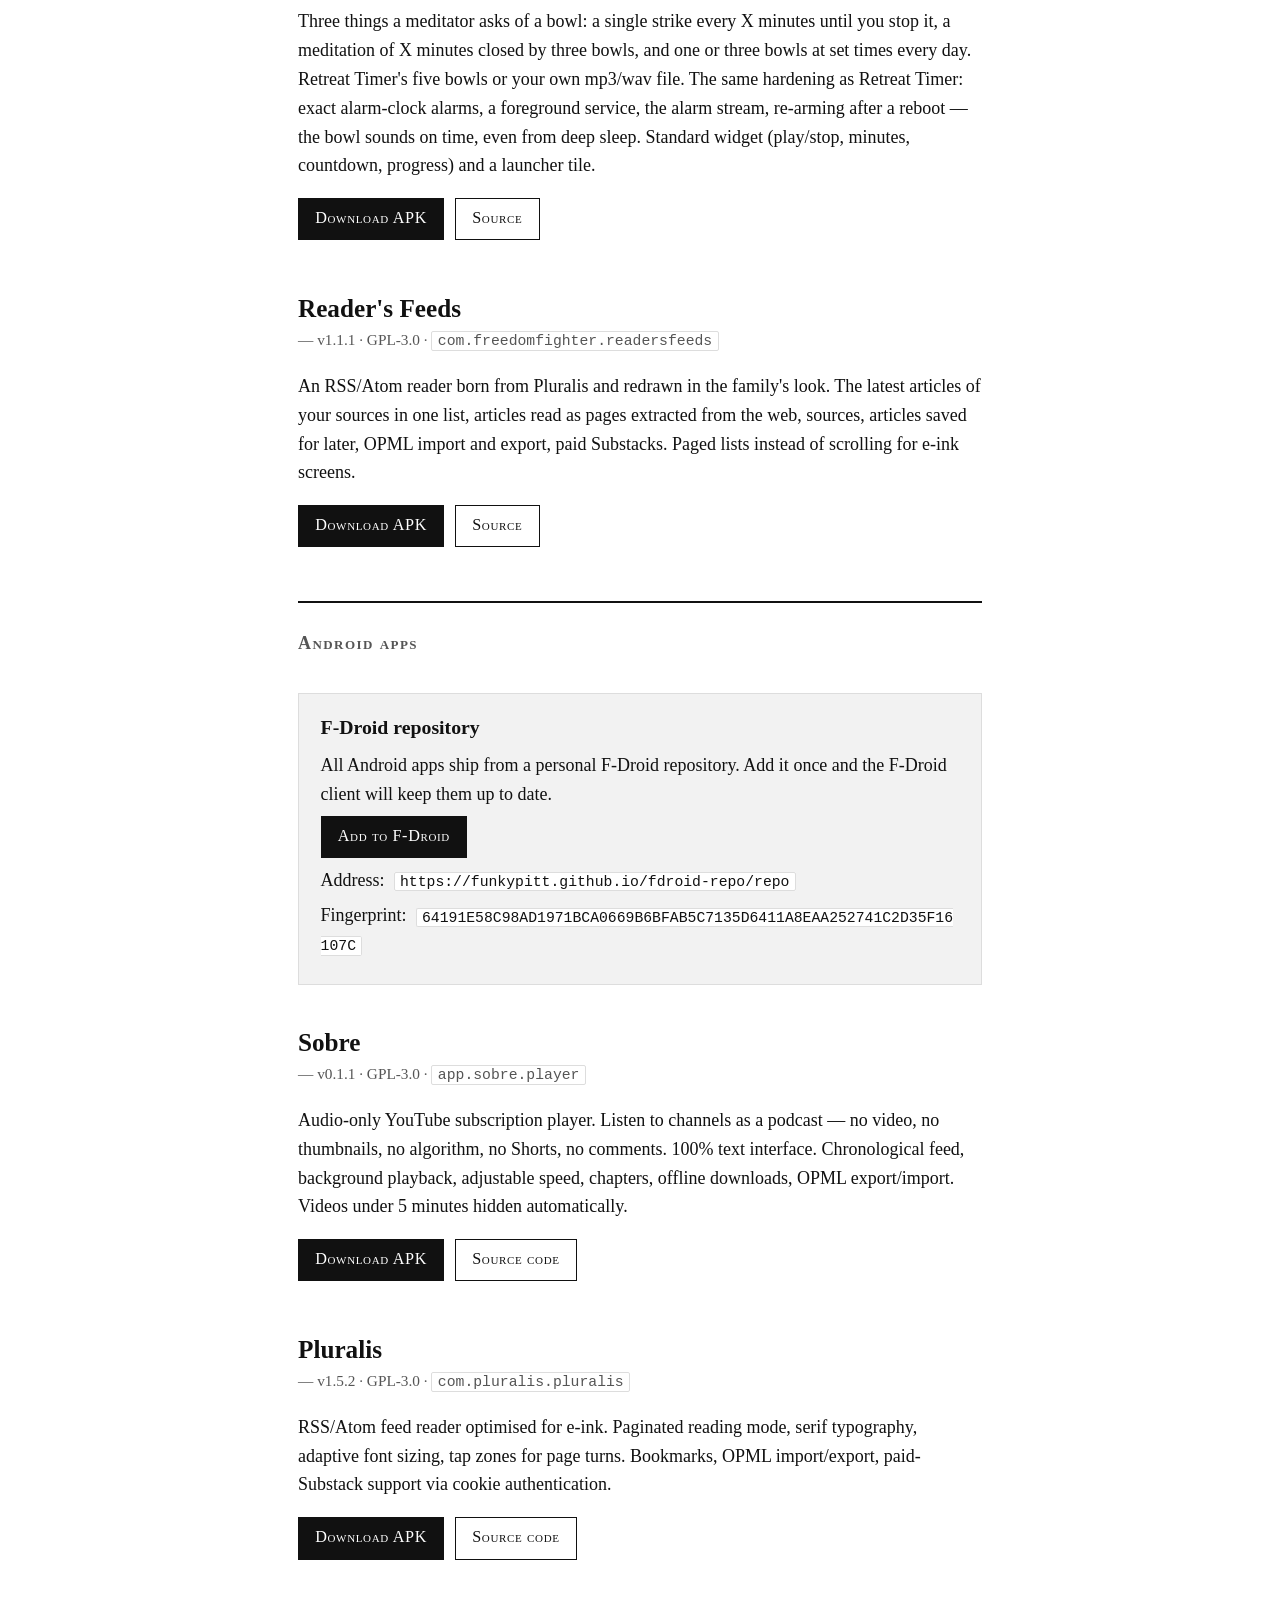
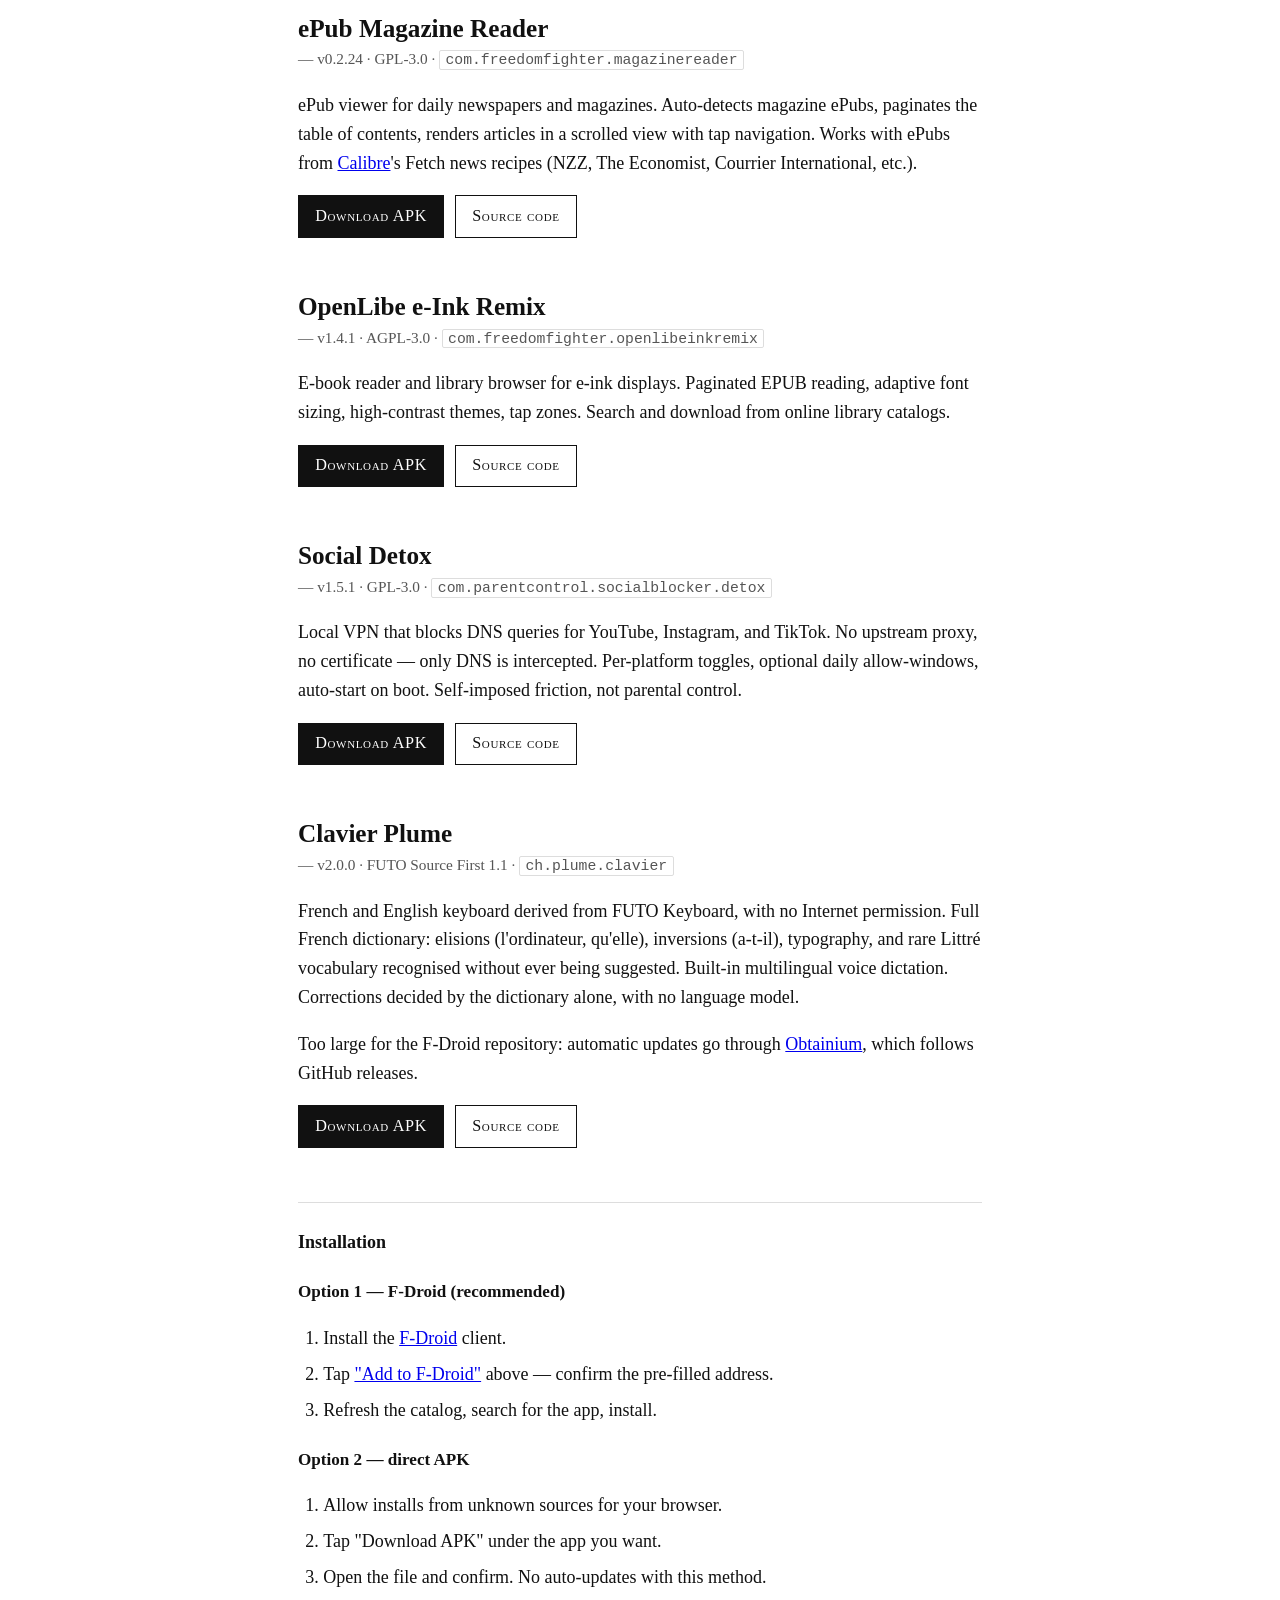
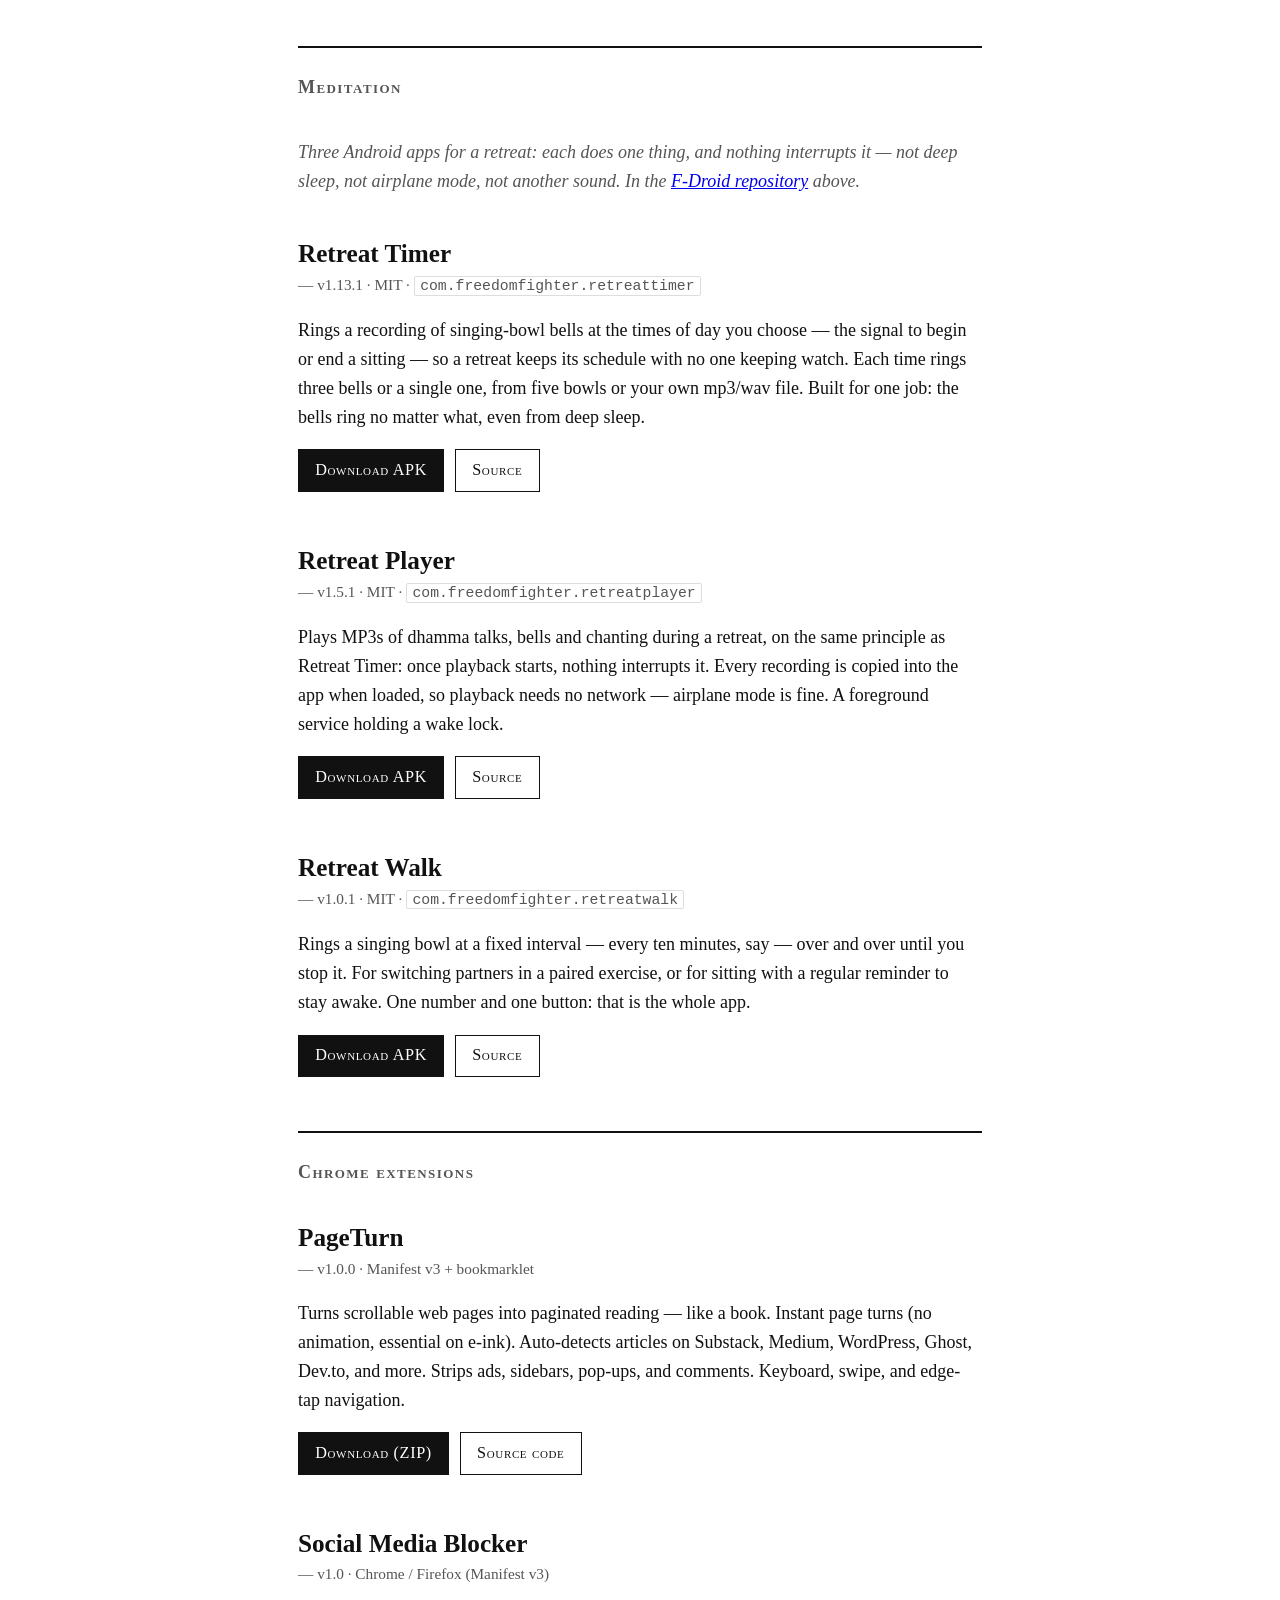
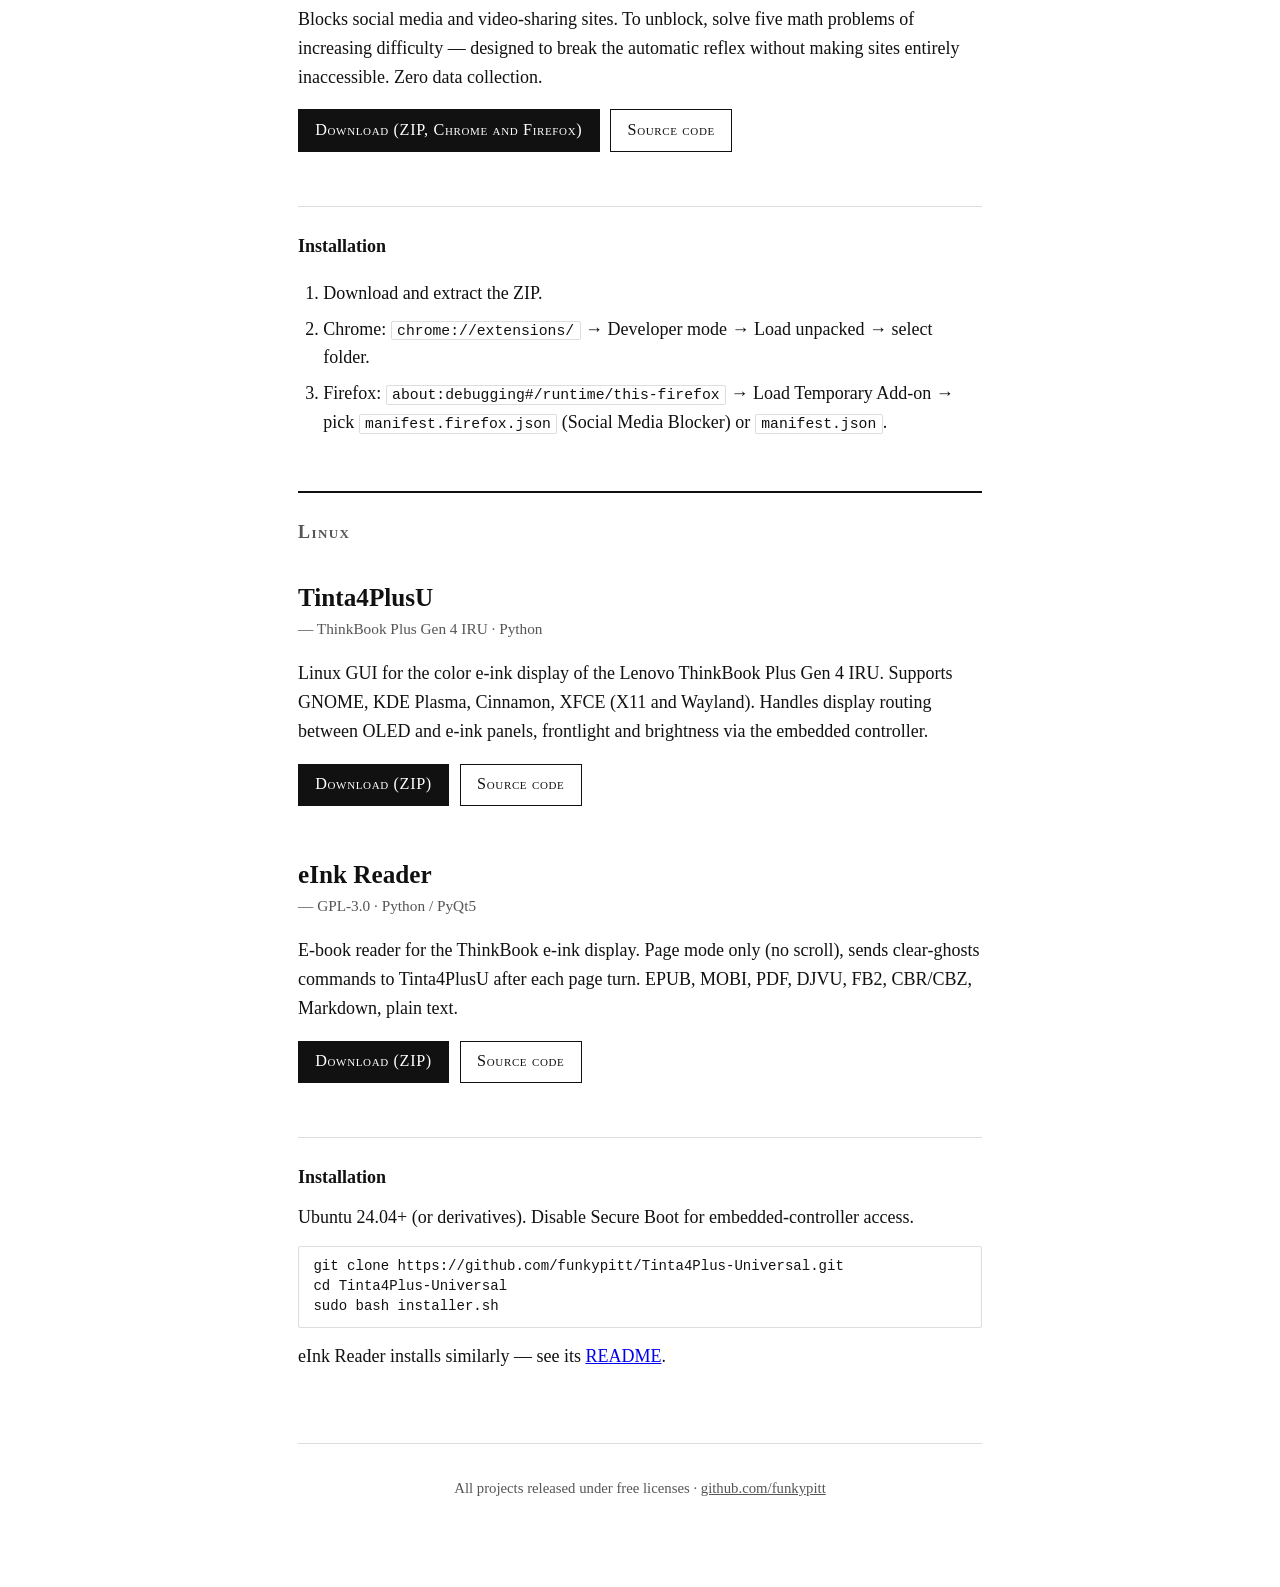
==== commit d2378deb: "Ajout de Clavier Plume 2.0.0 (hors dépôt F-Droid, mises à jour par Obtainium) L'APK fait 226 Mo, au-" ====
--- a/en.html
+++ b/en.html
@@ -182,6 +182,17 @@
     </div>
   </article>
 
+  <article class="app">
+    <h2>Clavier Plume</h2>
+    <p class="meta">v2.0.0 · FUTO Source First 1.1 · <code>ch.plume.clavier</code></p>
+    <p>French and English keyboard derived from FUTO Keyboard, with no Internet permission. Full French dictionary: elisions (l'ordinateur, qu'elle), inversions (a-t-il), typography, and rare Littré vocabulary recognised without ever being suggested. Built-in multilingual voice dictation. Corrections decided by the dictionary alone, with no language model.</p>
+    <p>Too large for the F-Droid repository: automatic updates go through <a href="https://obtainium.imranr.dev/">Obtainium</a>, which follows GitHub releases.</p>
+    <div class="links">
+      <a class="btn primary" href="https://github.com/funkypitt/clavier-plume/releases/latest">Download APK</a>
+      <a class="btn" href="https://github.com/funkypitt/clavier-plume">Source code</a>
+    </div>
+  </article>
+
   <section class="install">
     <h3>Installation</h3>
     <h4>Option 1 — F-Droid (recommended)</h4>
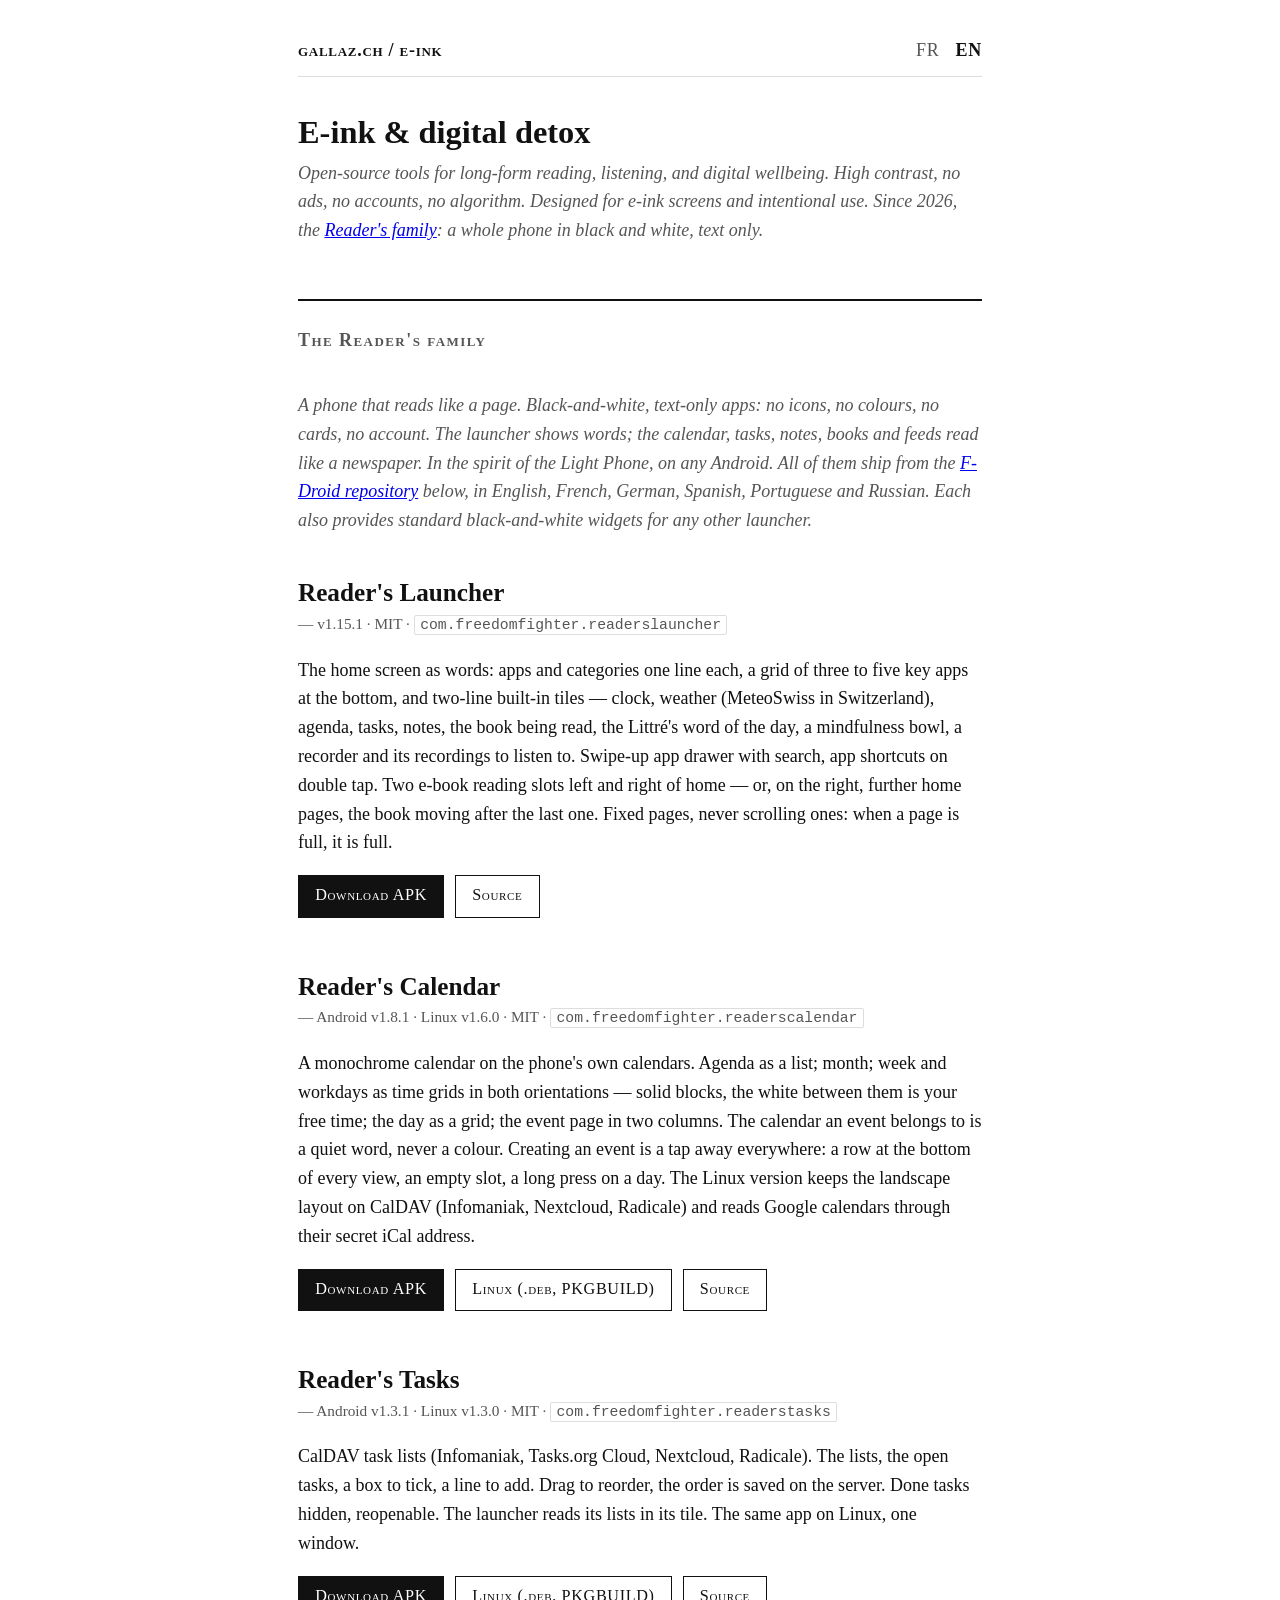
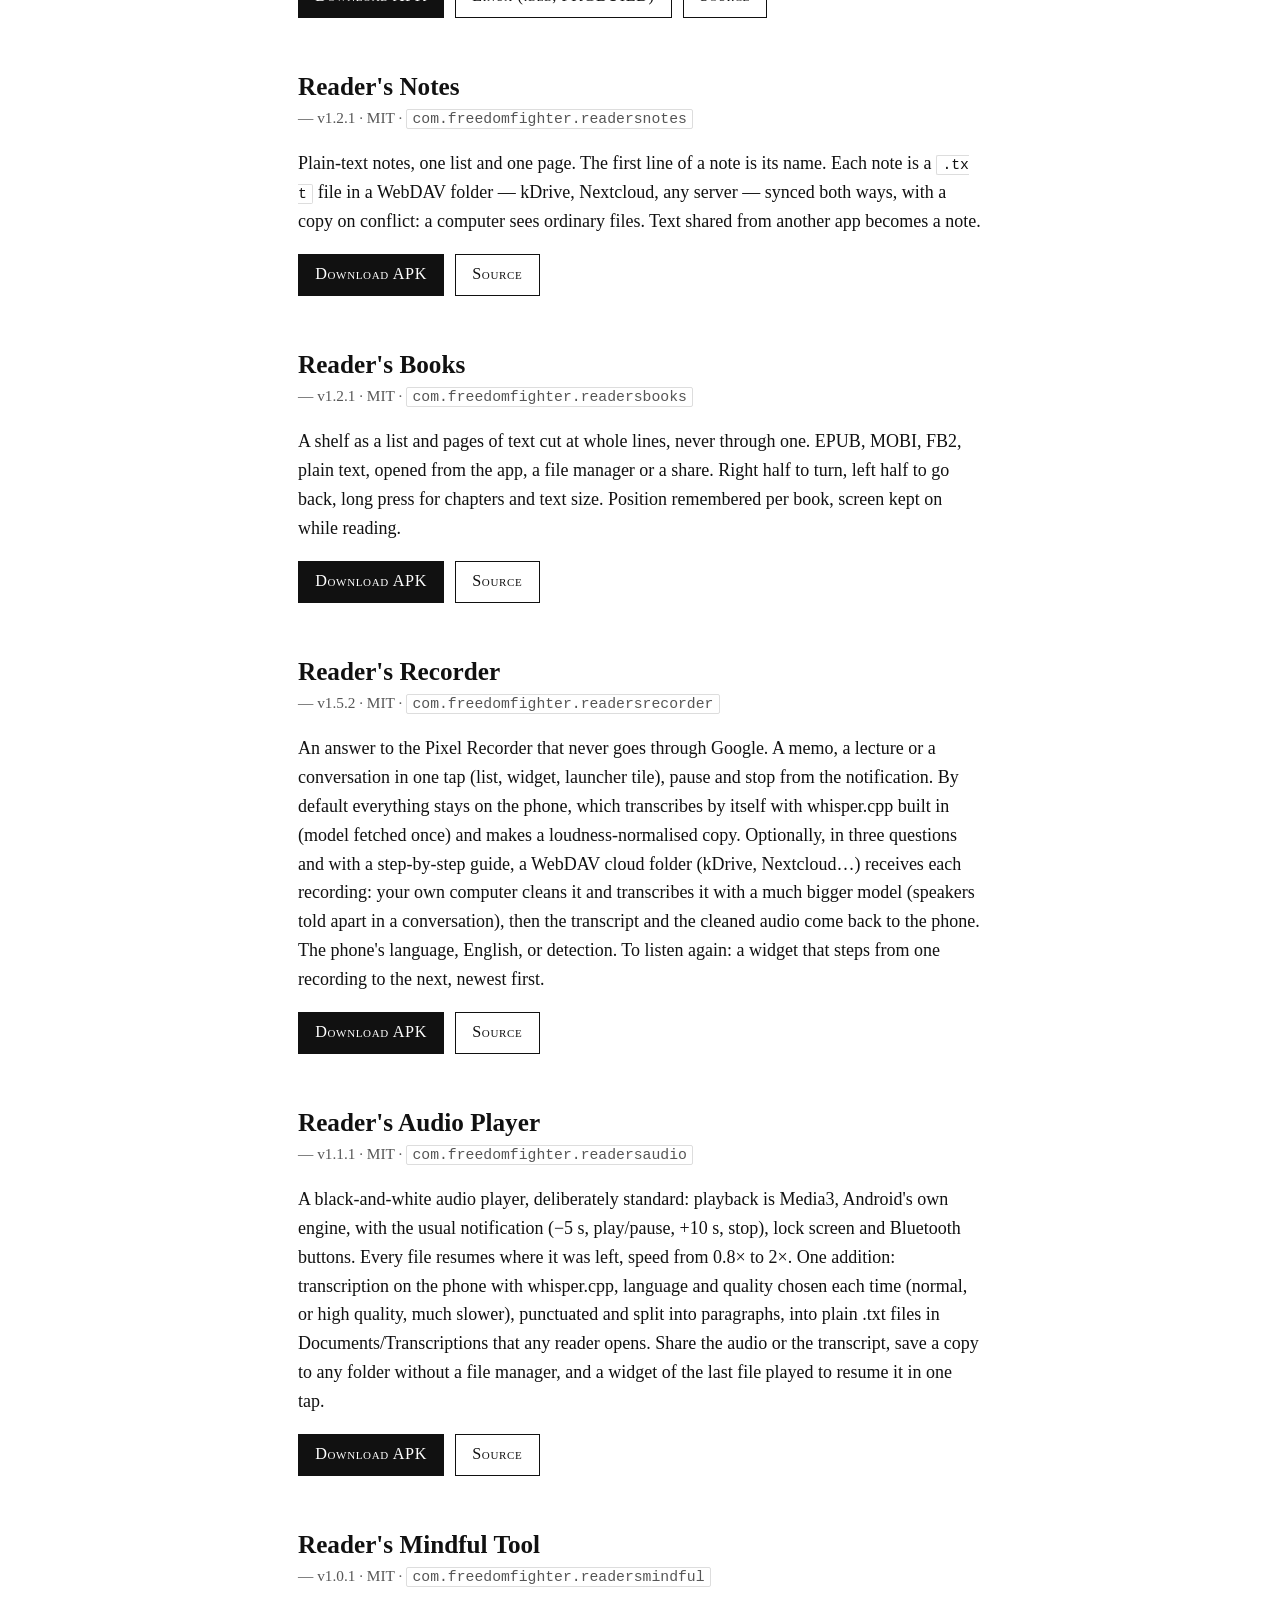
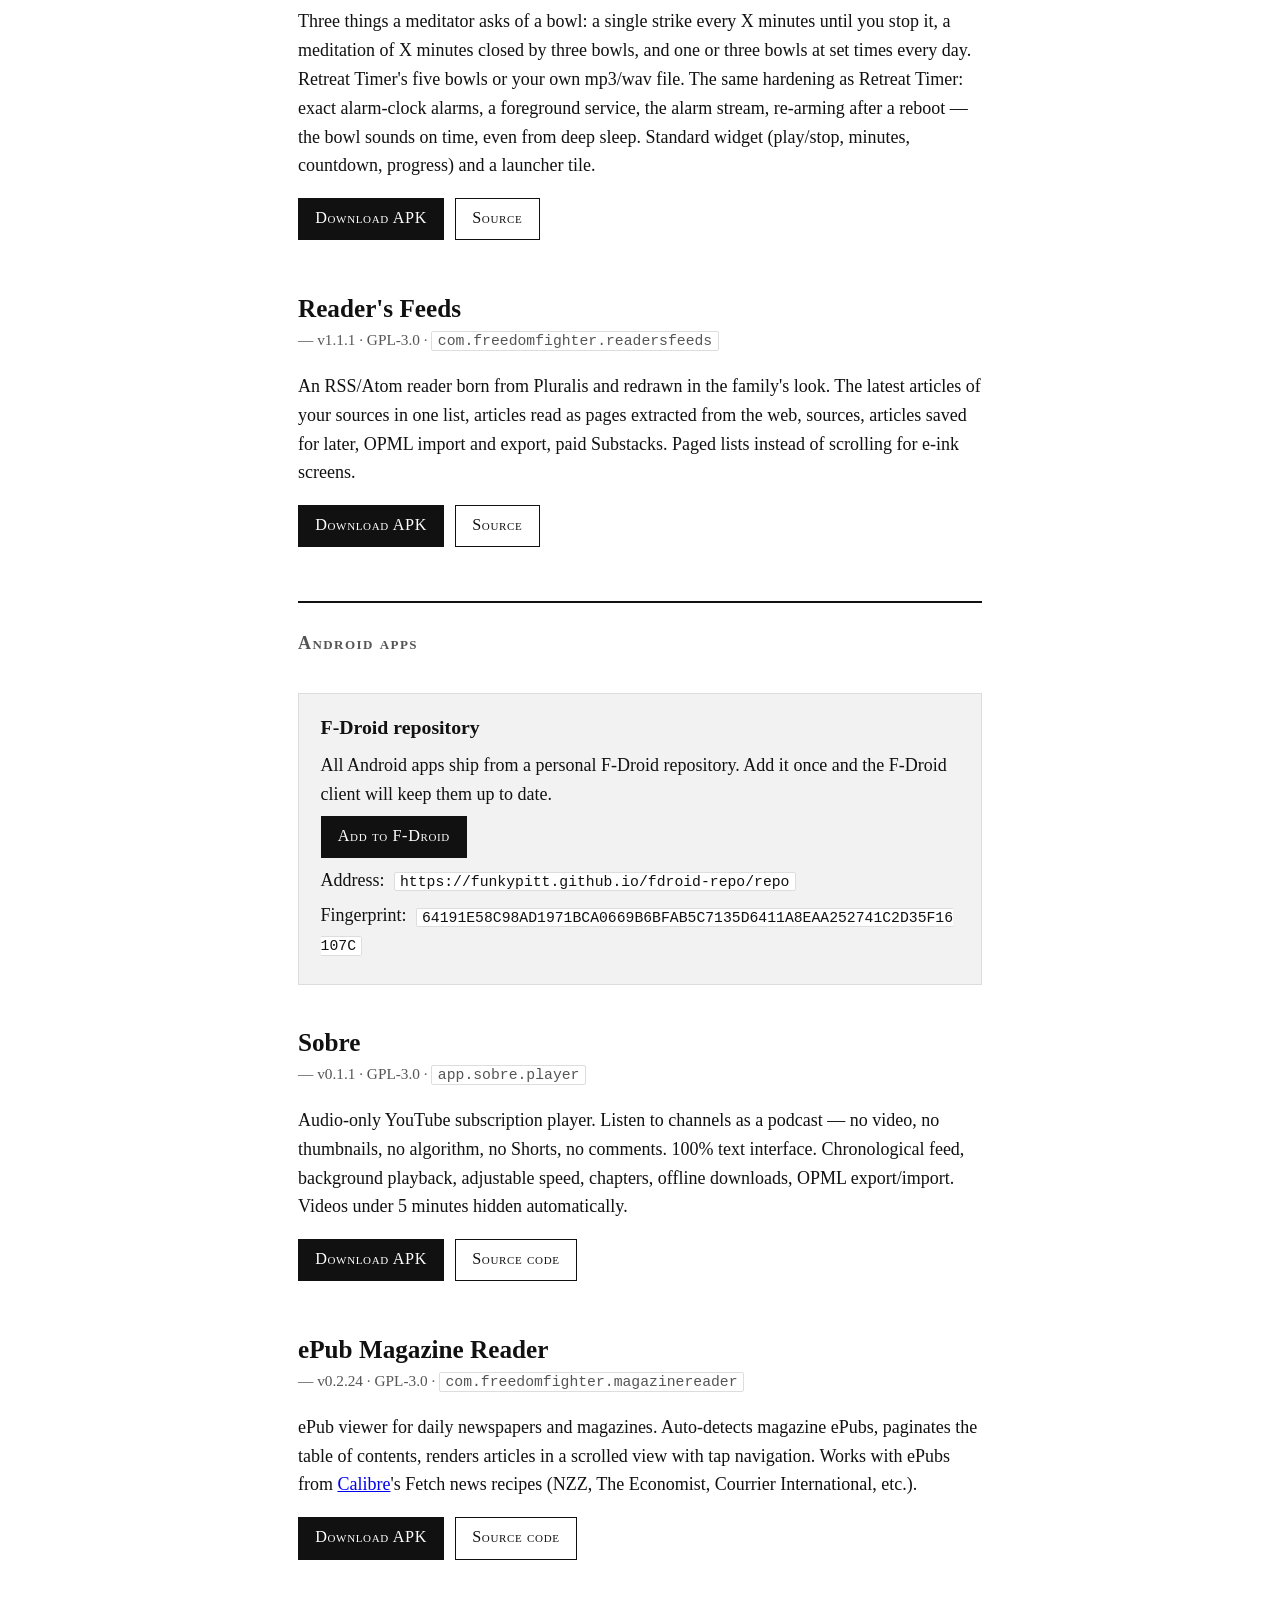
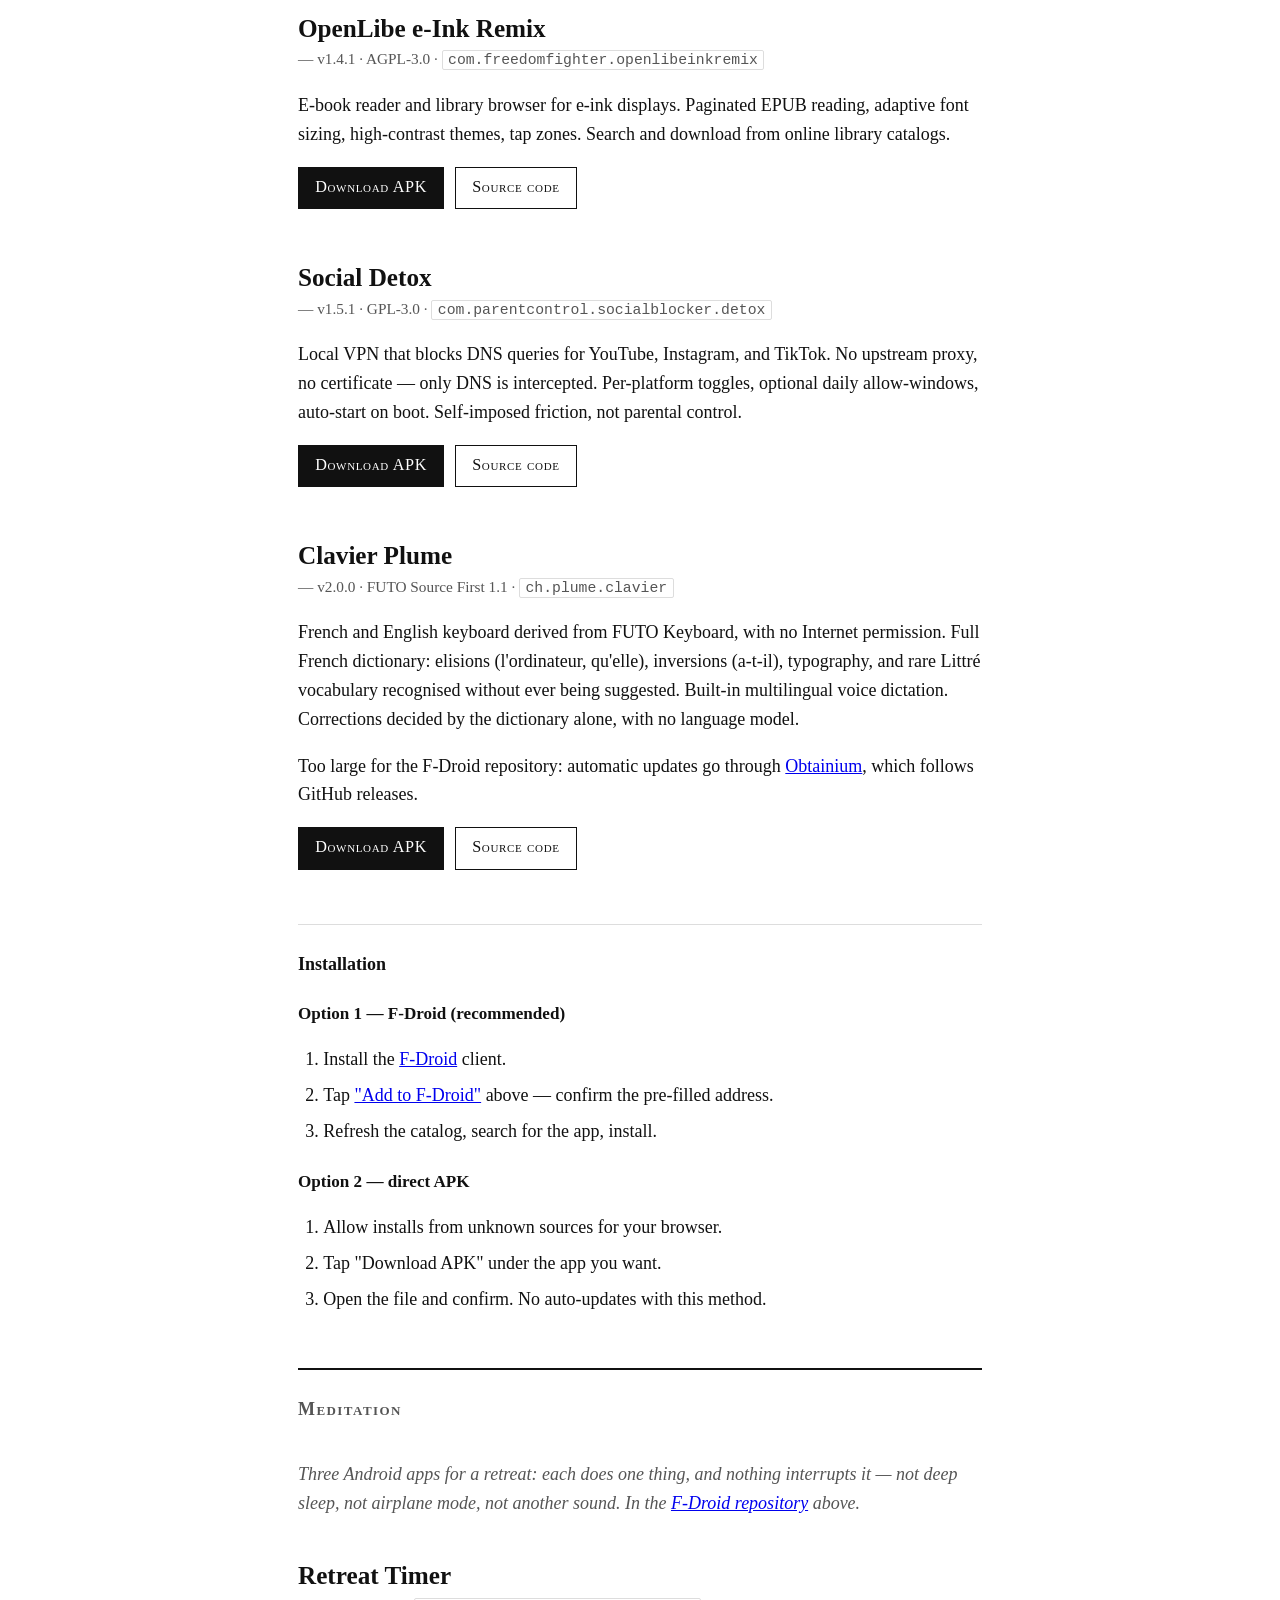
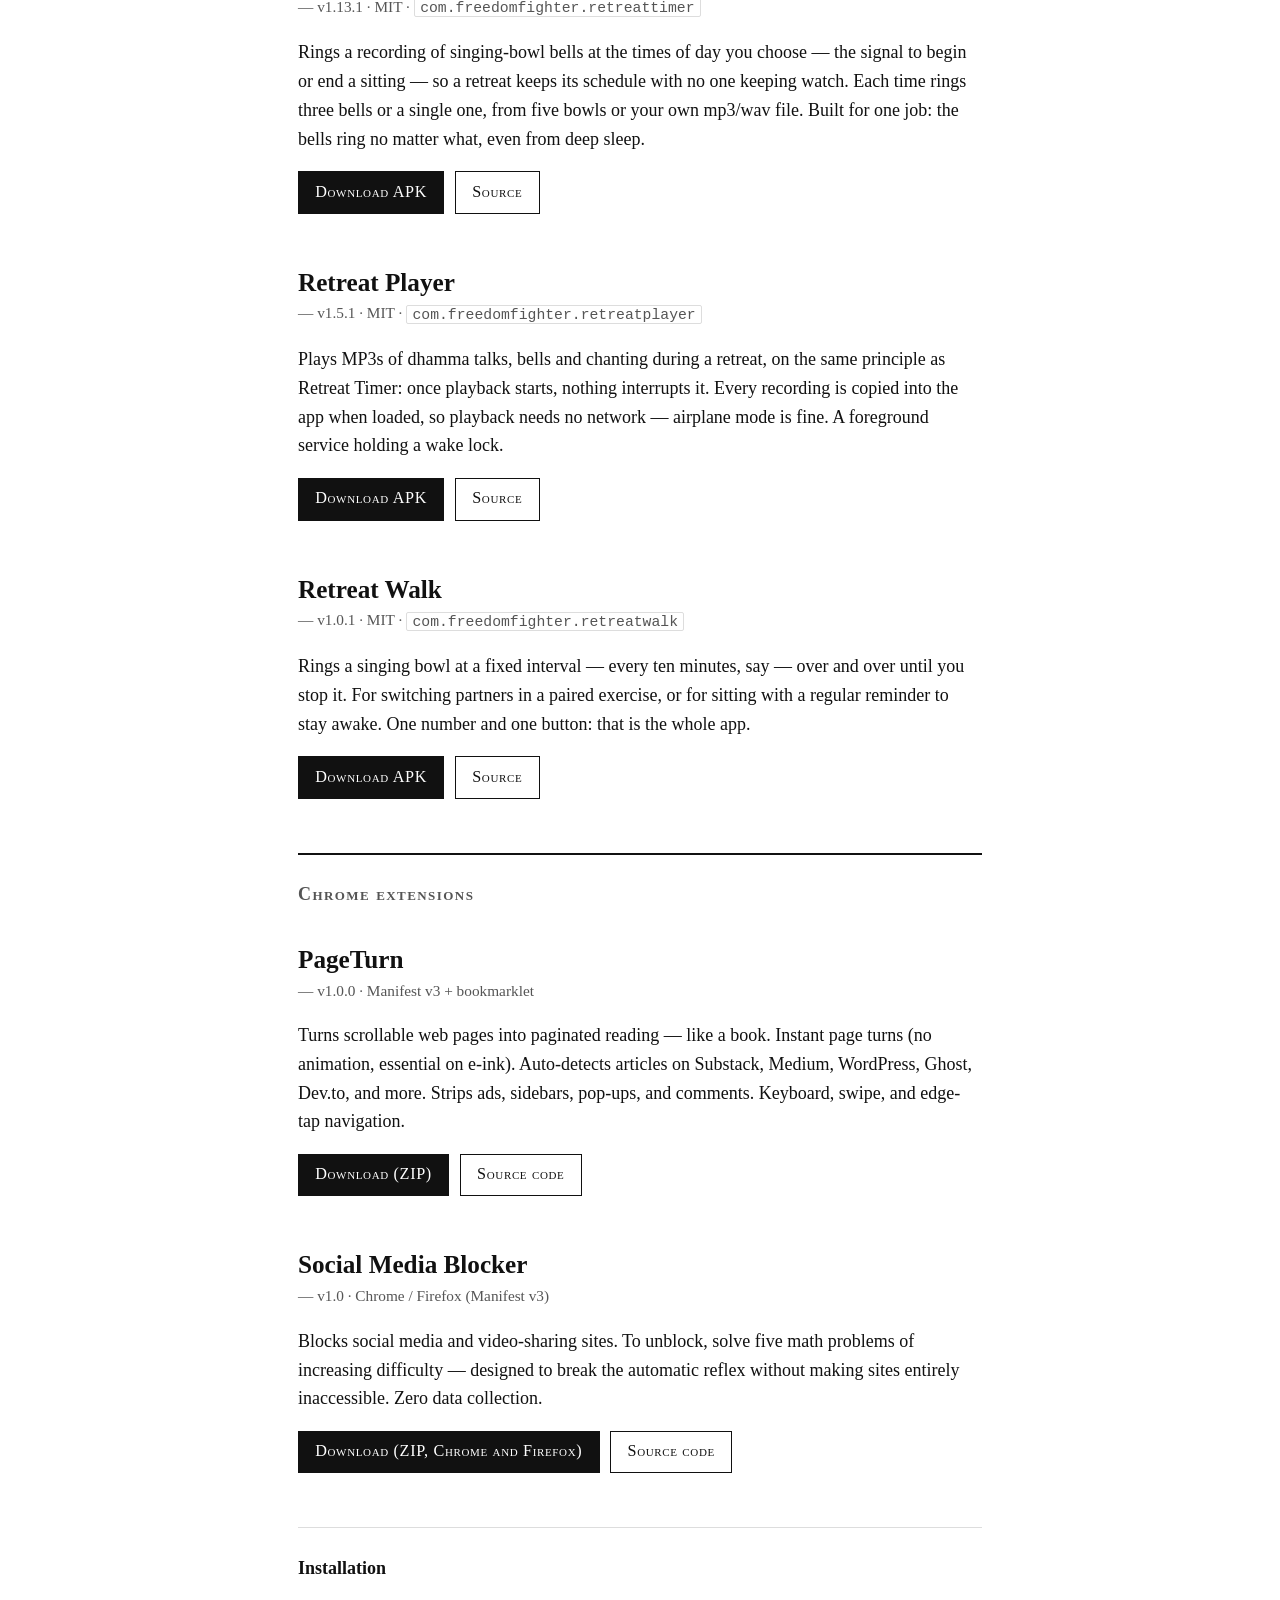
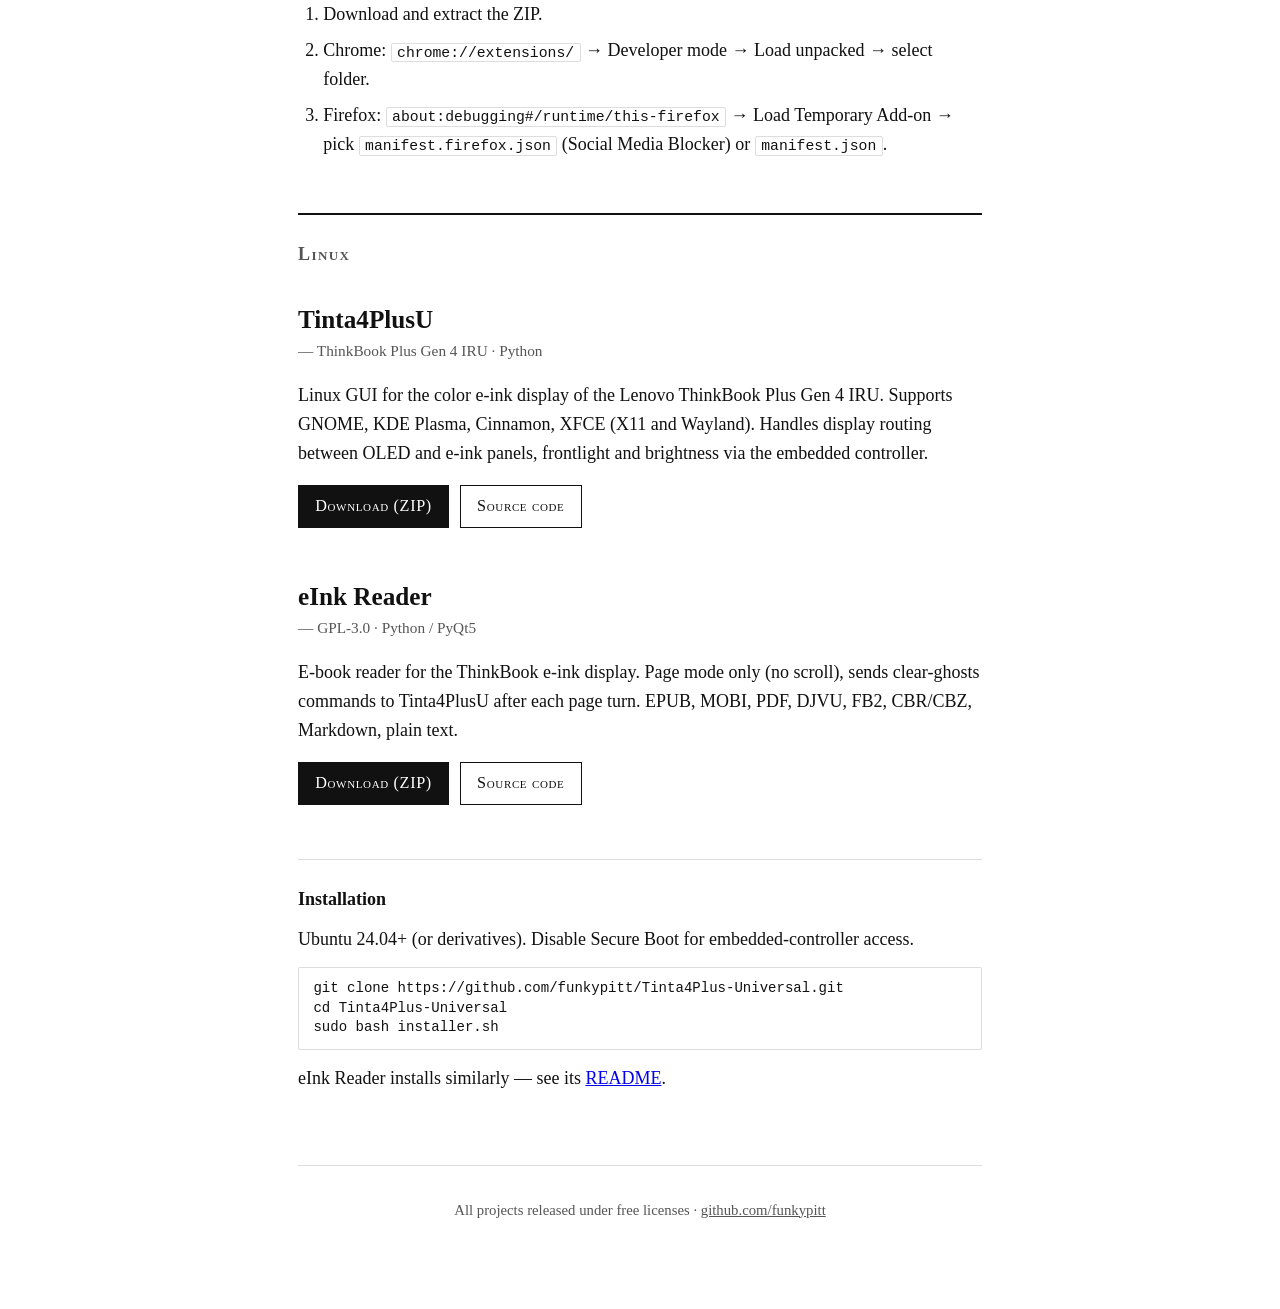
==== commit 6d3530e6: "Retrait de la fiche Pluralis (remplacé par Reader's Feeds) Co-Authored-By: Claude Opus 5 (1M context" ====
--- a/en.html
+++ b/en.html
@@ -142,15 +142,6 @@
     </div>
   </article>
 
-  <article class="app">
-    <h2>Pluralis</h2>
-    <p class="meta">v1.5.2 · GPL-3.0 · <code>com.pluralis.pluralis</code></p>
-    <p>RSS/Atom feed reader optimised for e-ink. Paginated reading mode, serif typography, adaptive font sizing, tap zones for page turns. Bookmarks, OPML import/export, paid-Substack support via cookie authentication.</p>
-    <div class="links">
-      <a class="btn primary" href="https://funkypitt.github.io/fdroid-repo/repo/Pluralis-v1.5.2.apk">Download APK</a>
-      <a class="btn" href="https://github.com/funkypitt/pluralis">Source code</a>
-    </div>
-  </article>
 
   <article class="app">
     <h2>ePub Magazine Reader</h2>
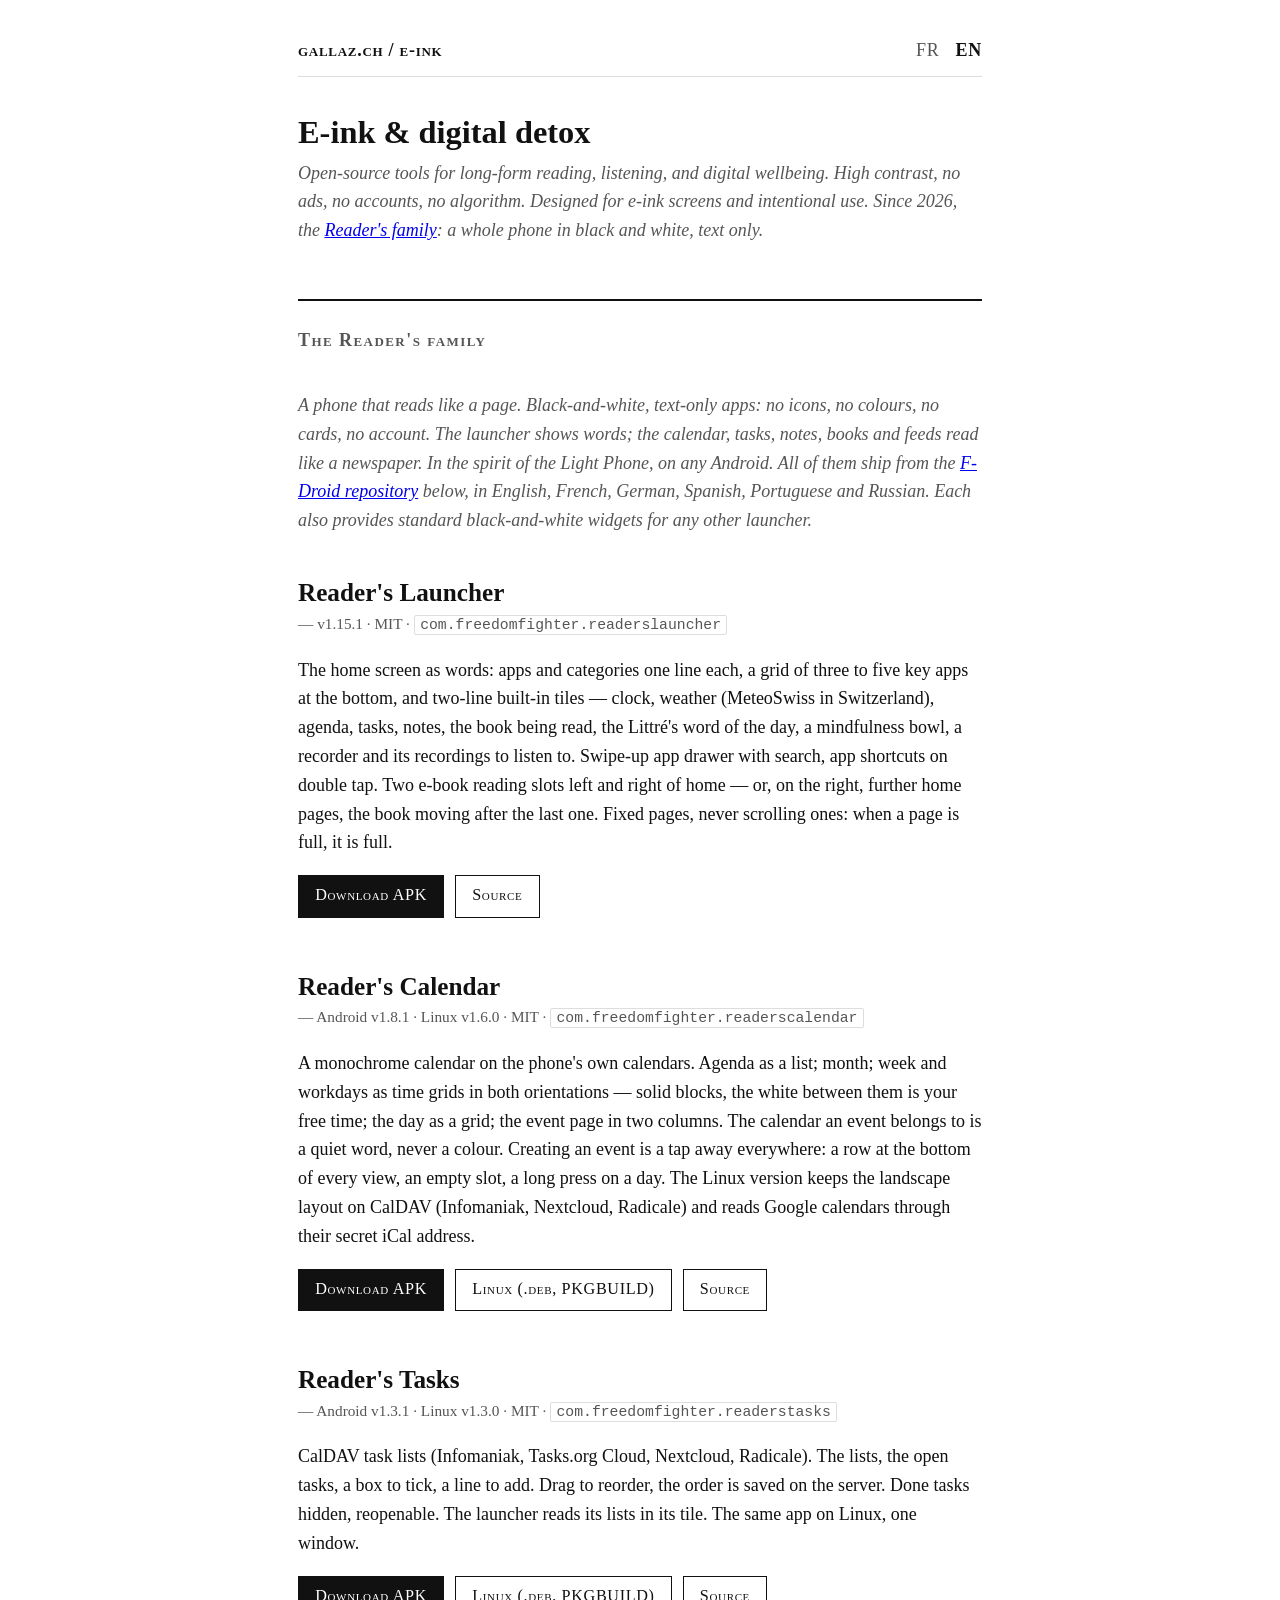
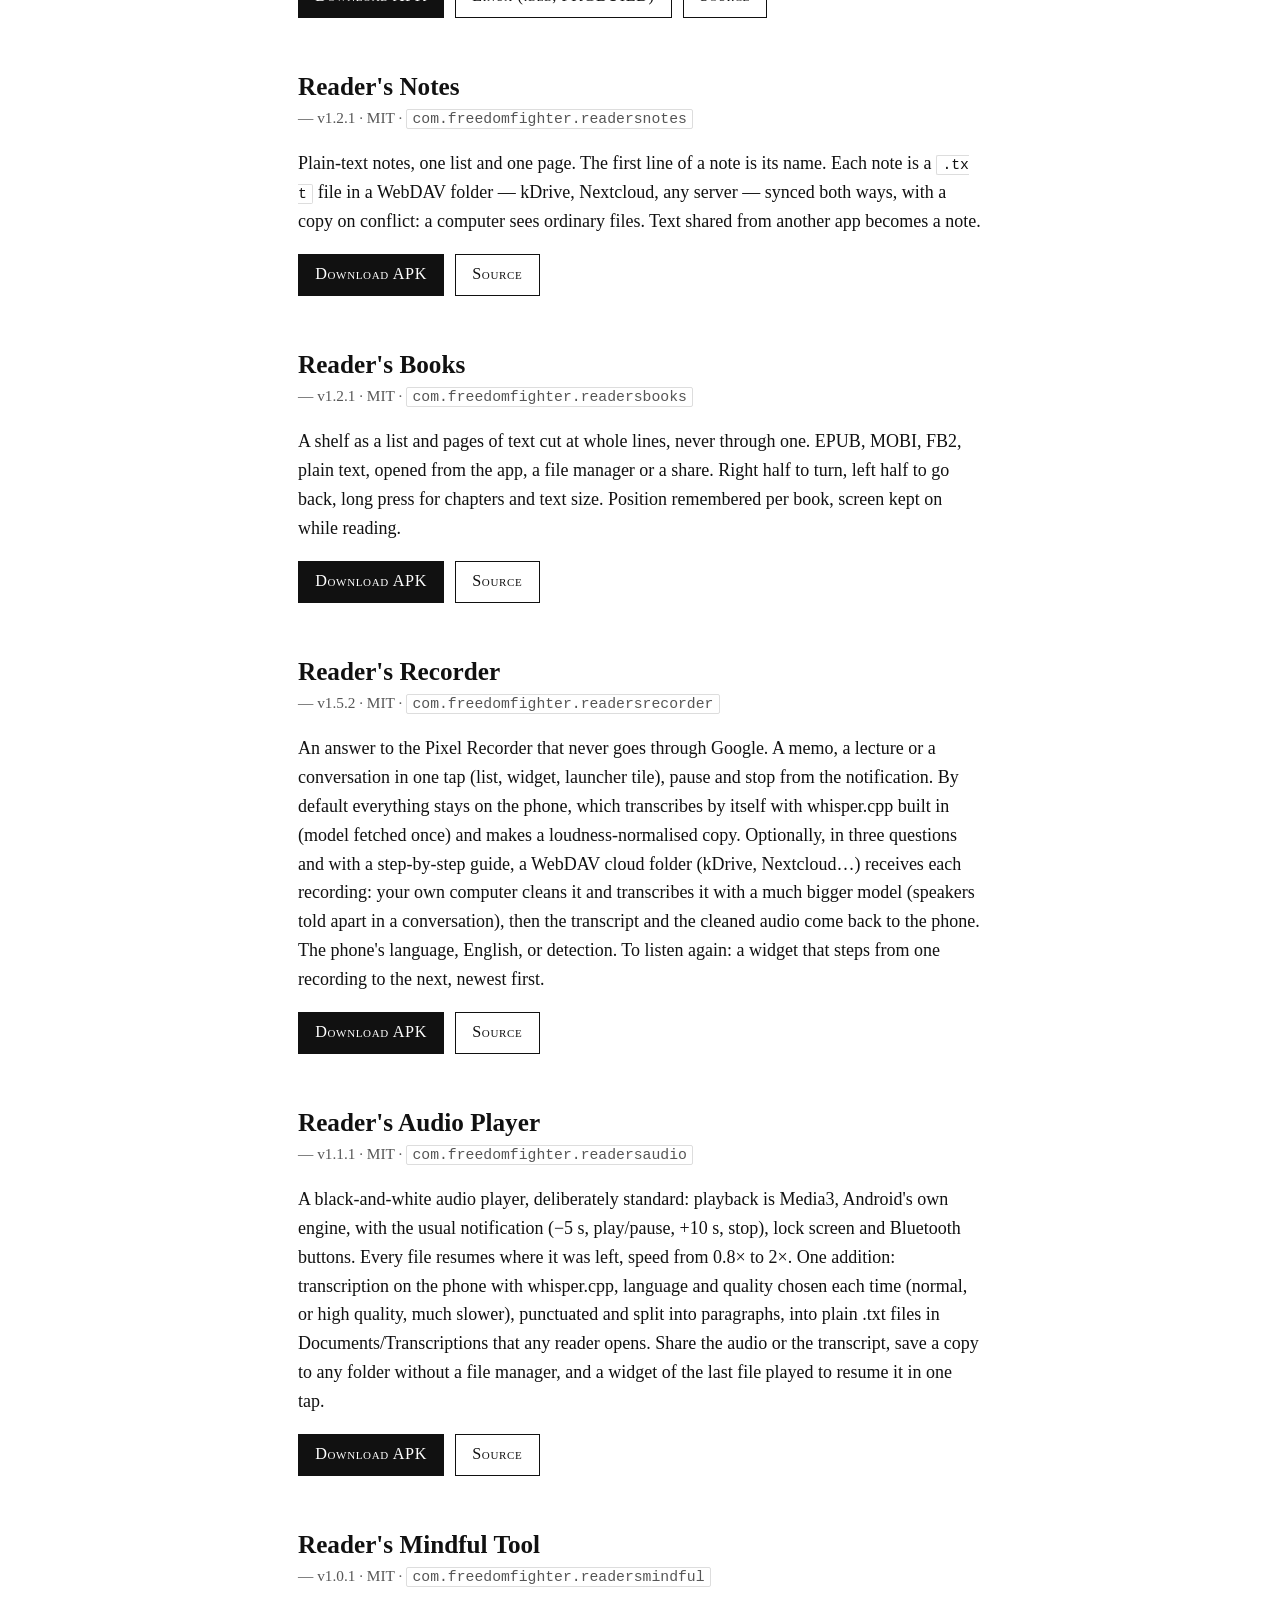
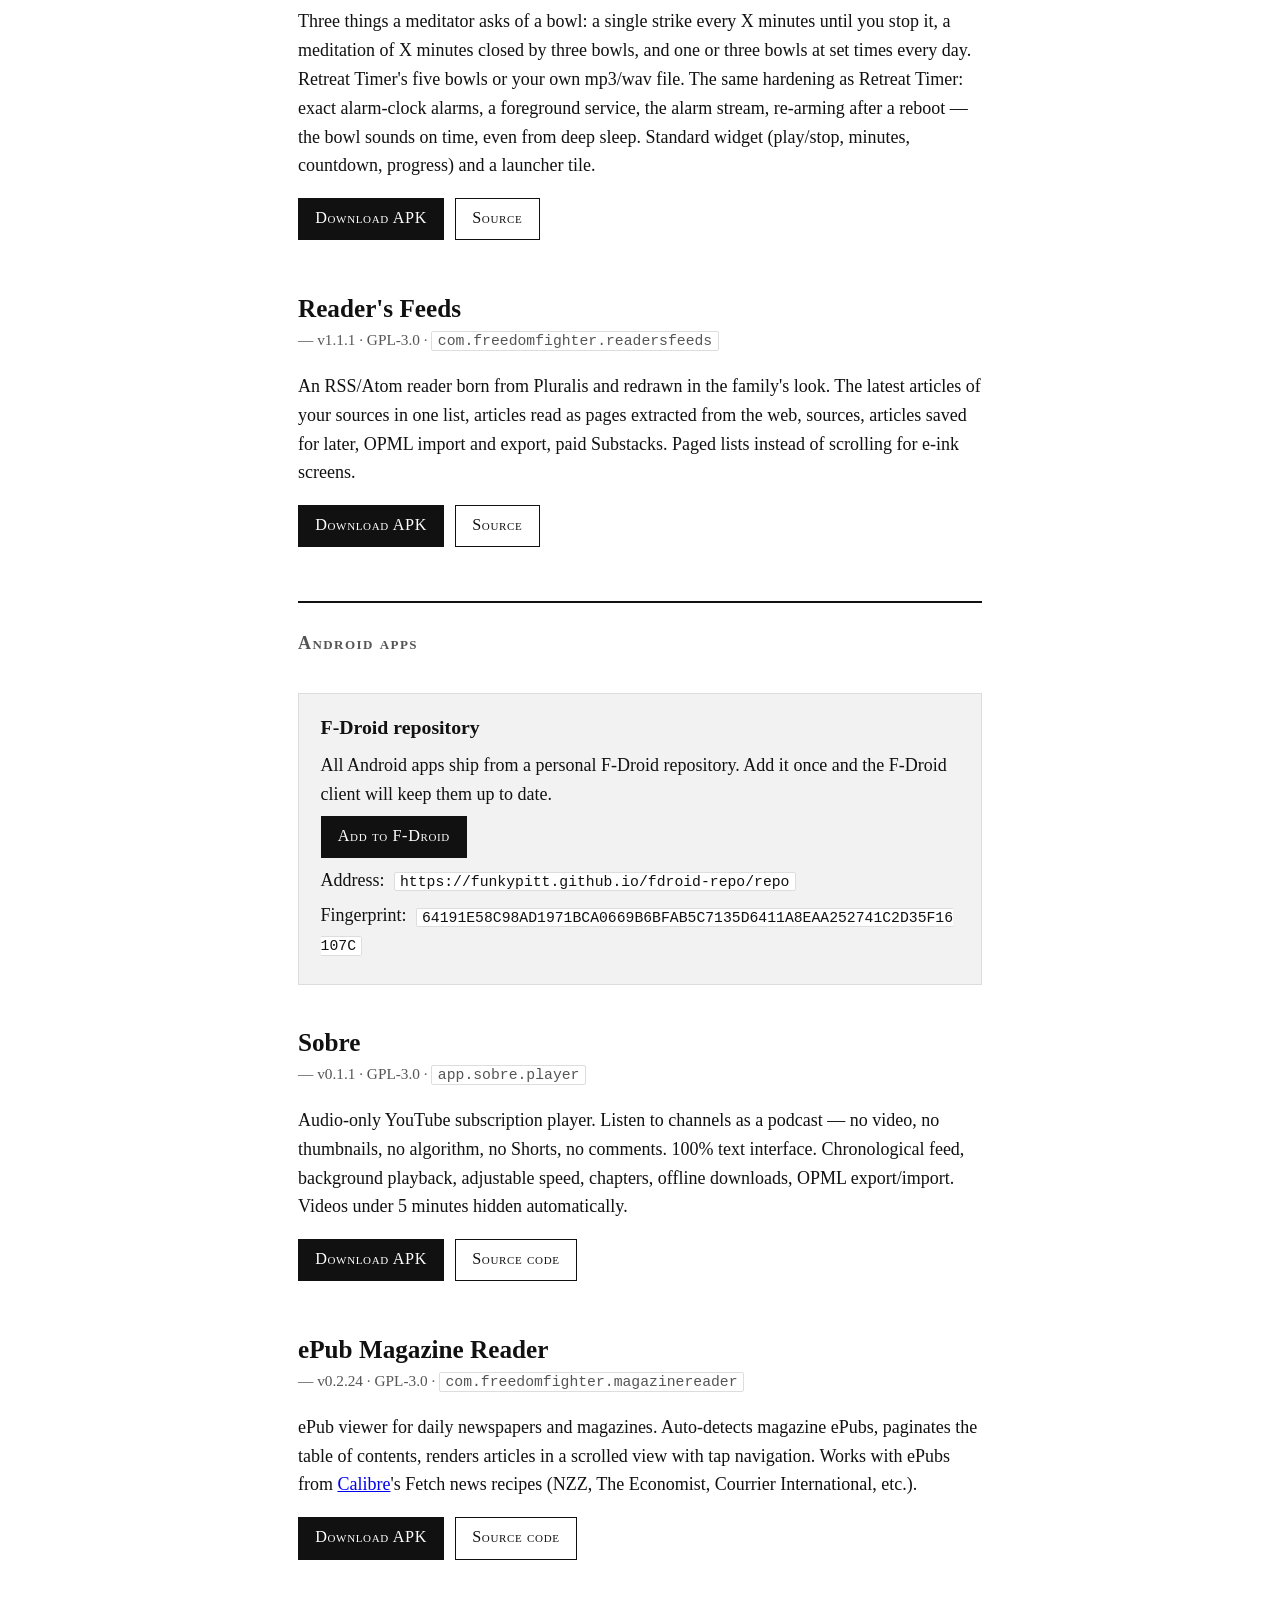
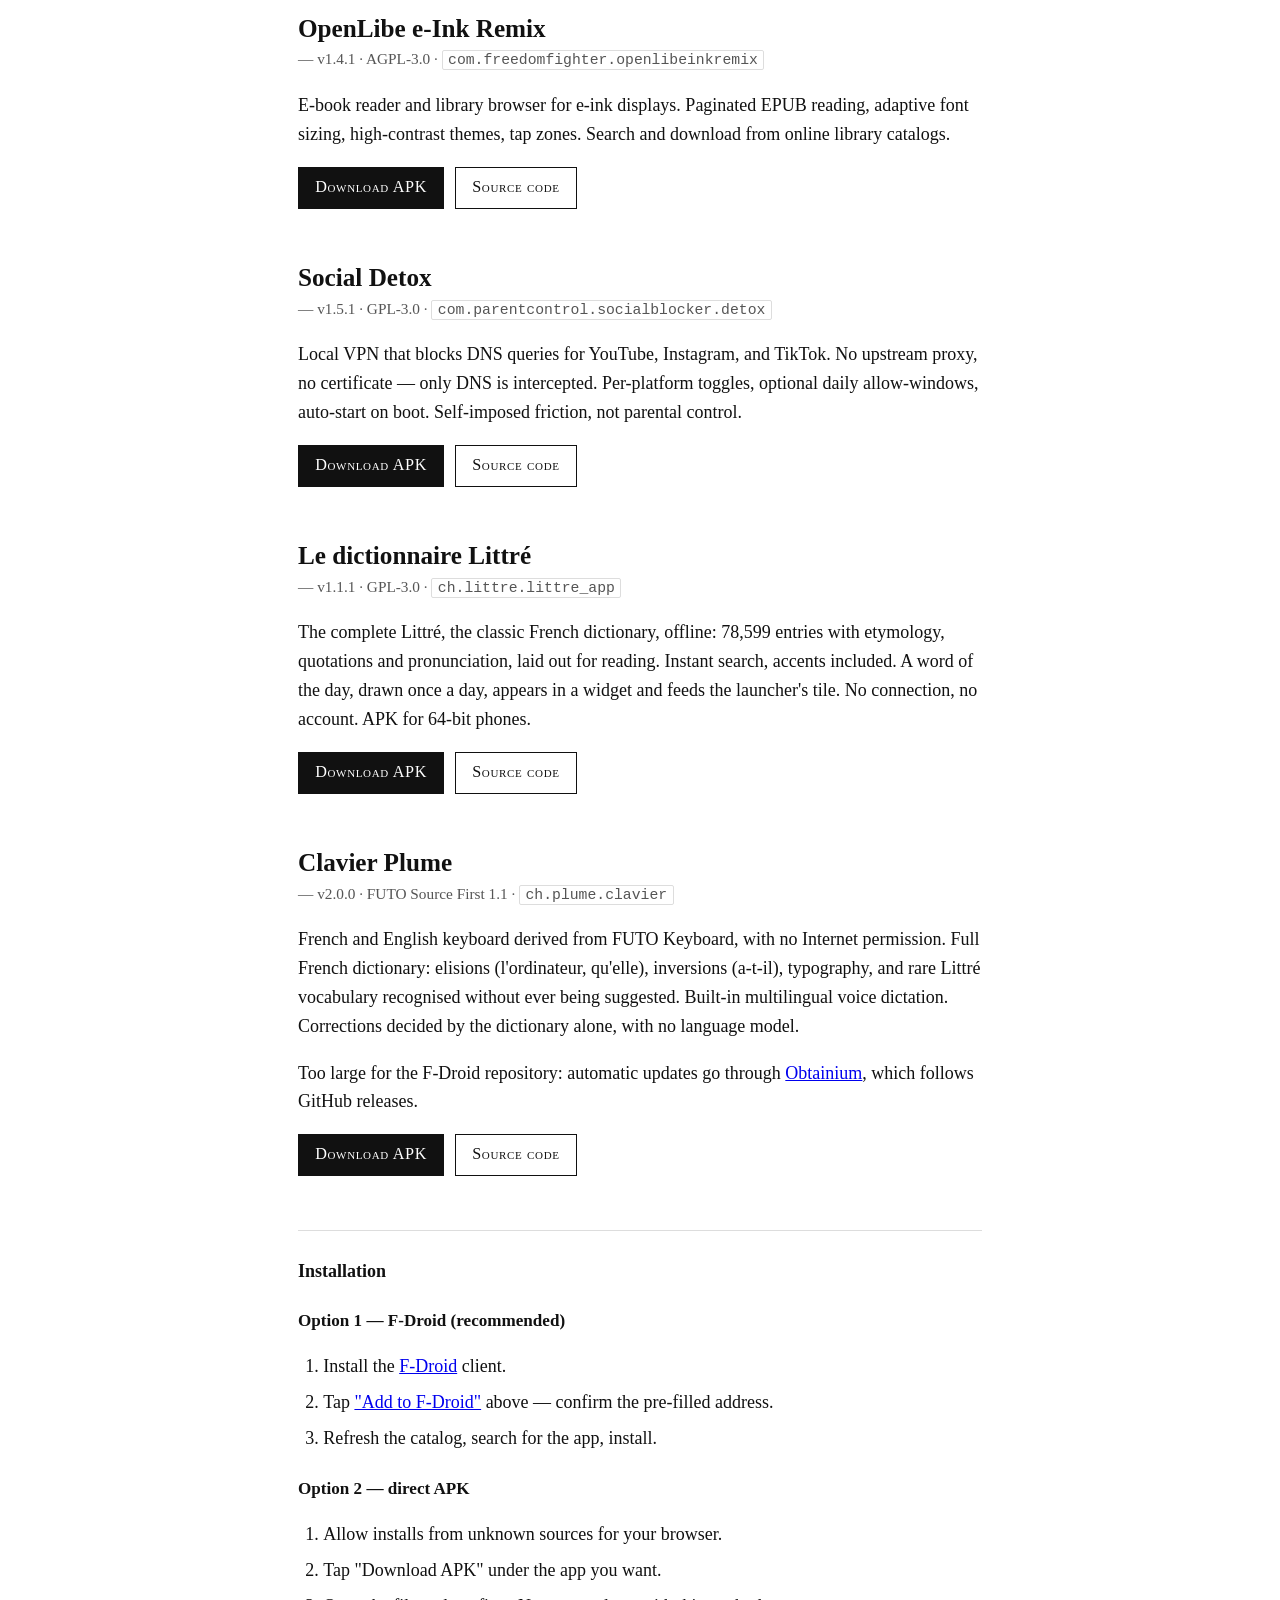
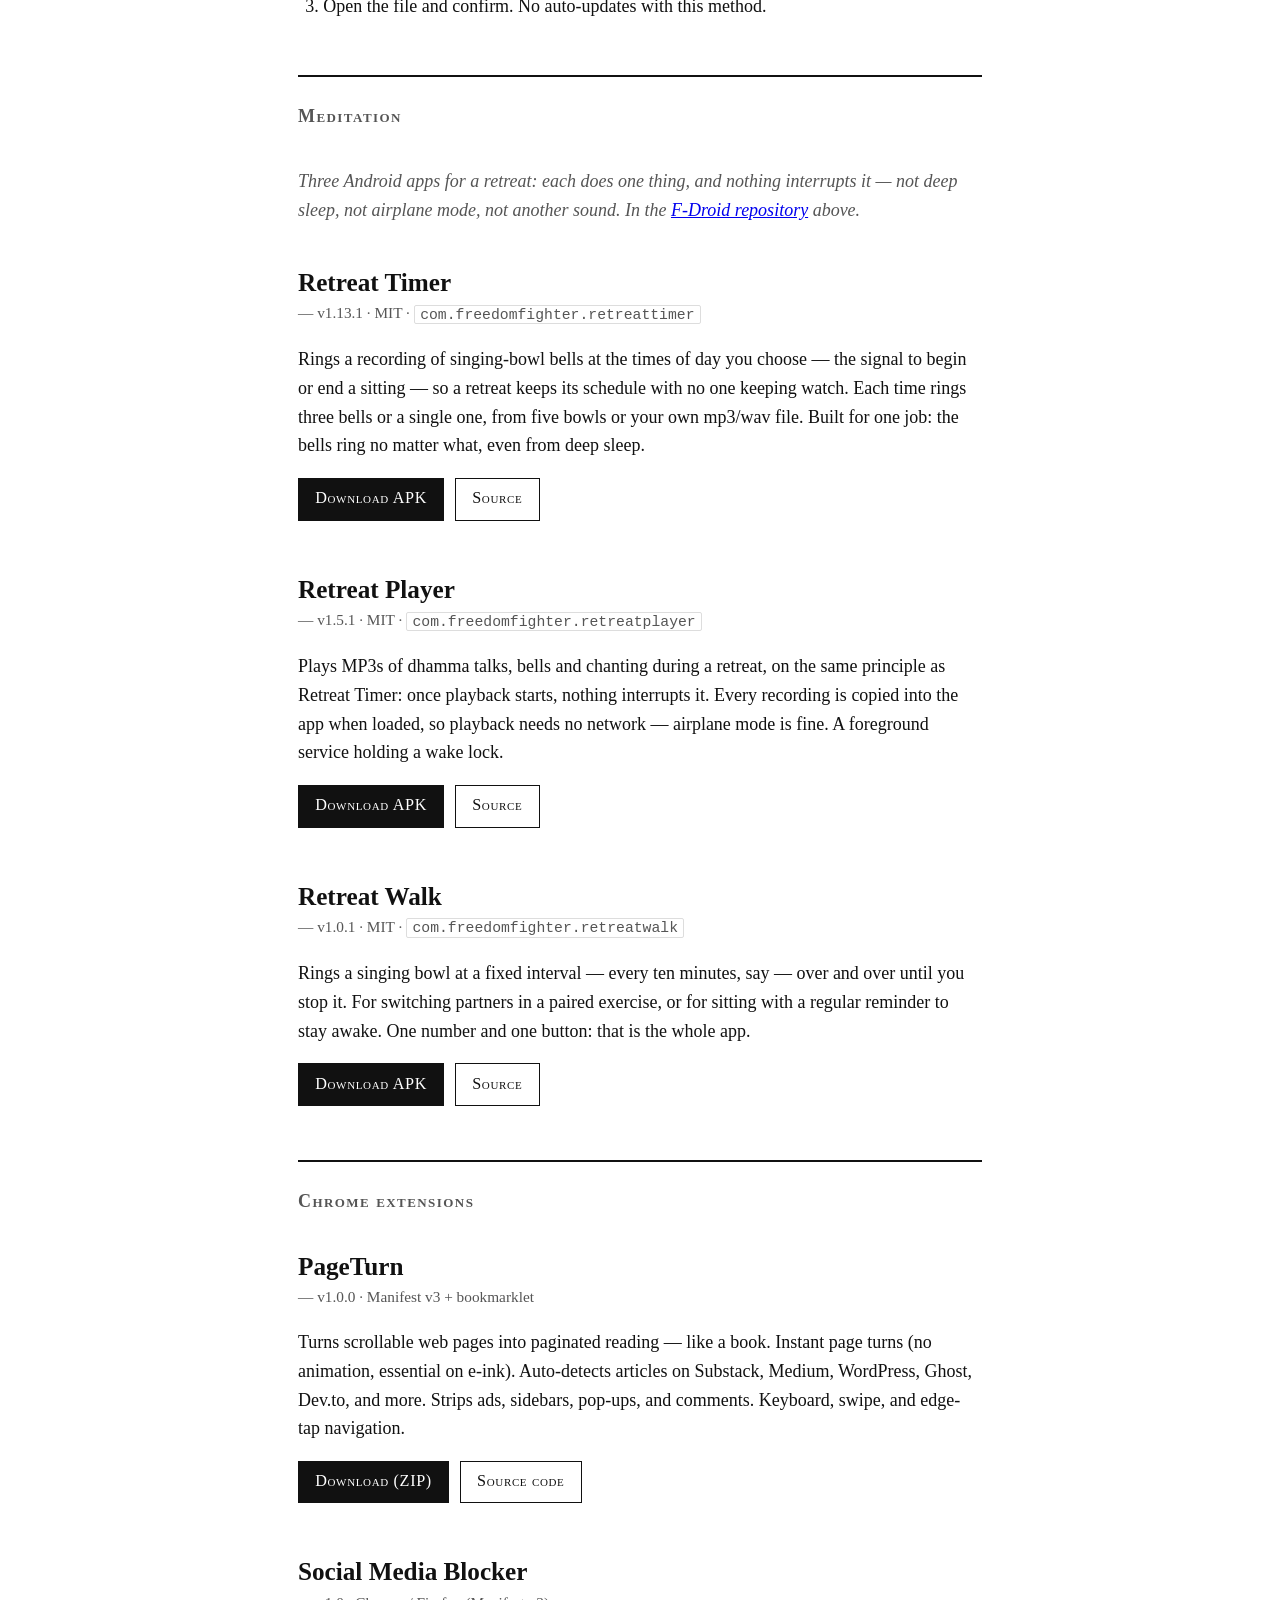
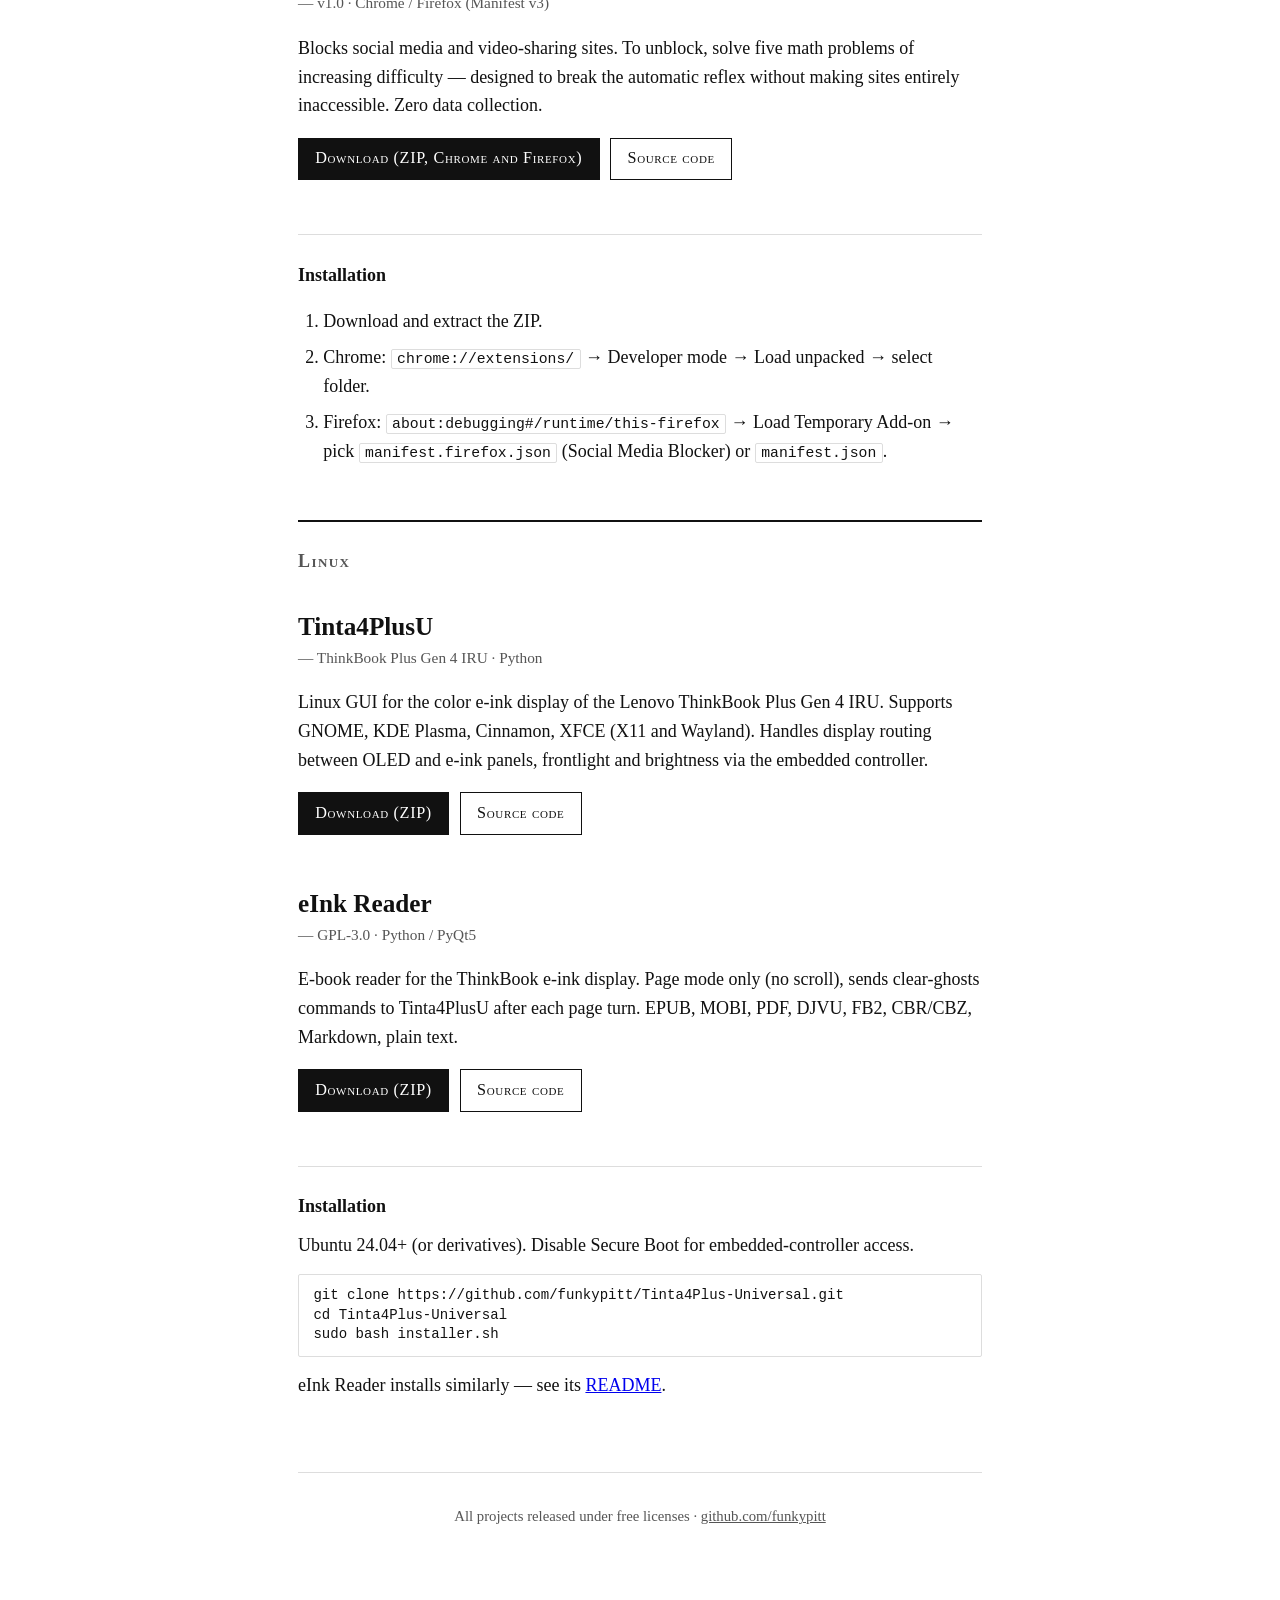
==== commit 29a9226b: "Ajout de la fiche Le dictionnaire Littré Co-Authored-By: Claude Opus 5 (1M context) <noreply@anthrop" ====
--- a/en.html
+++ b/en.html
@@ -174,6 +174,16 @@
   </article>
 
   <article class="app">
+    <h2>Le dictionnaire Littré</h2>
+    <p class="meta">v1.1.1 · GPL-3.0 · <code>ch.littre.littre_app</code></p>
+    <p>The complete Littré, the classic French dictionary, offline: 78,599 entries with etymology, quotations and pronunciation, laid out for reading. Instant search, accents included. A word of the day, drawn once a day, appears in a widget and feeds the launcher's tile. No connection, no account. APK for 64-bit phones.</p>
+    <div class="links">
+      <a class="btn primary" href="https://funkypitt.github.io/fdroid-repo/repo/Littre-v1.1.1-arm64.apk">Download APK</a>
+      <a class="btn" href="https://github.com/funkypitt/littre-app">Source code</a>
+    </div>
+  </article>
+
+  <article class="app">
     <h2>Clavier Plume</h2>
     <p class="meta">v2.0.0 · FUTO Source First 1.1 · <code>ch.plume.clavier</code></p>
     <p>French and English keyboard derived from FUTO Keyboard, with no Internet permission. Full French dictionary: elisions (l'ordinateur, qu'elle), inversions (a-t-il), typography, and rare Littré vocabulary recognised without ever being suggested. Built-in multilingual voice dictation. Corrections decided by the dictionary alone, with no language model.</p>
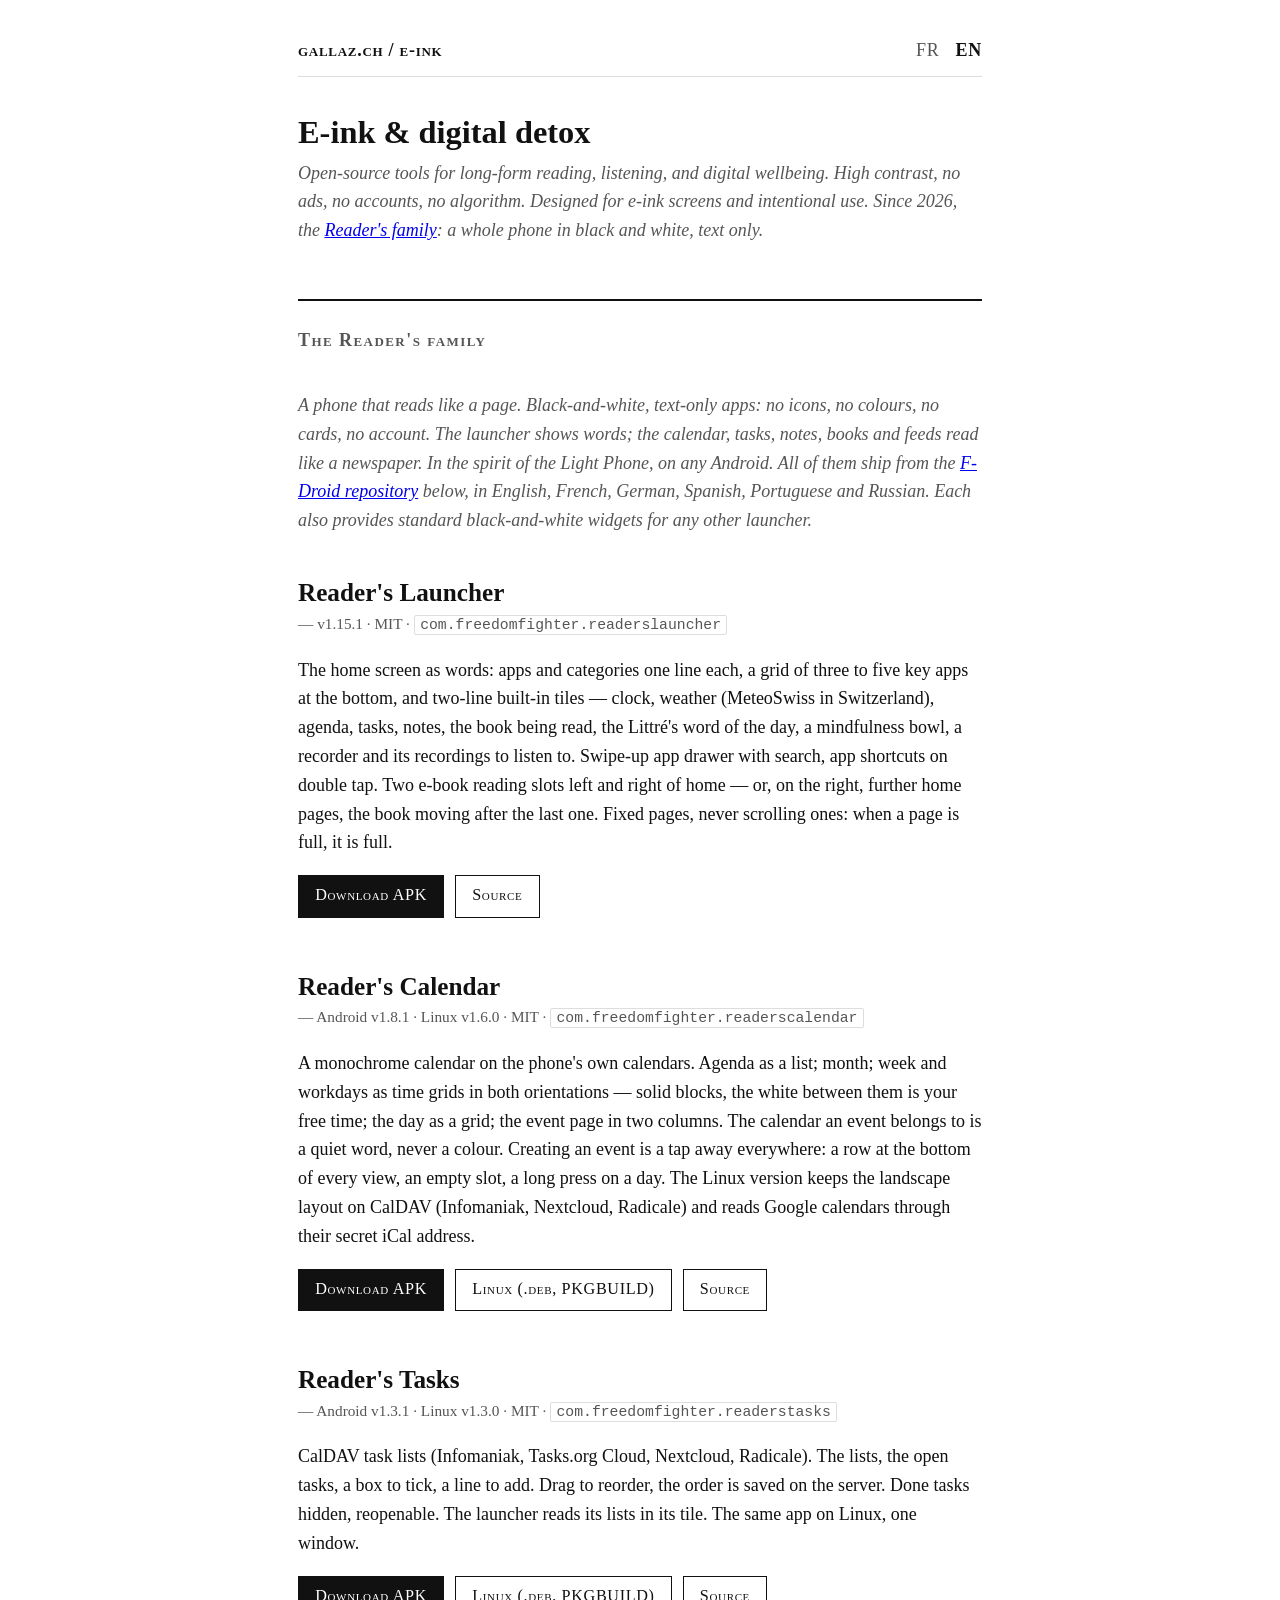
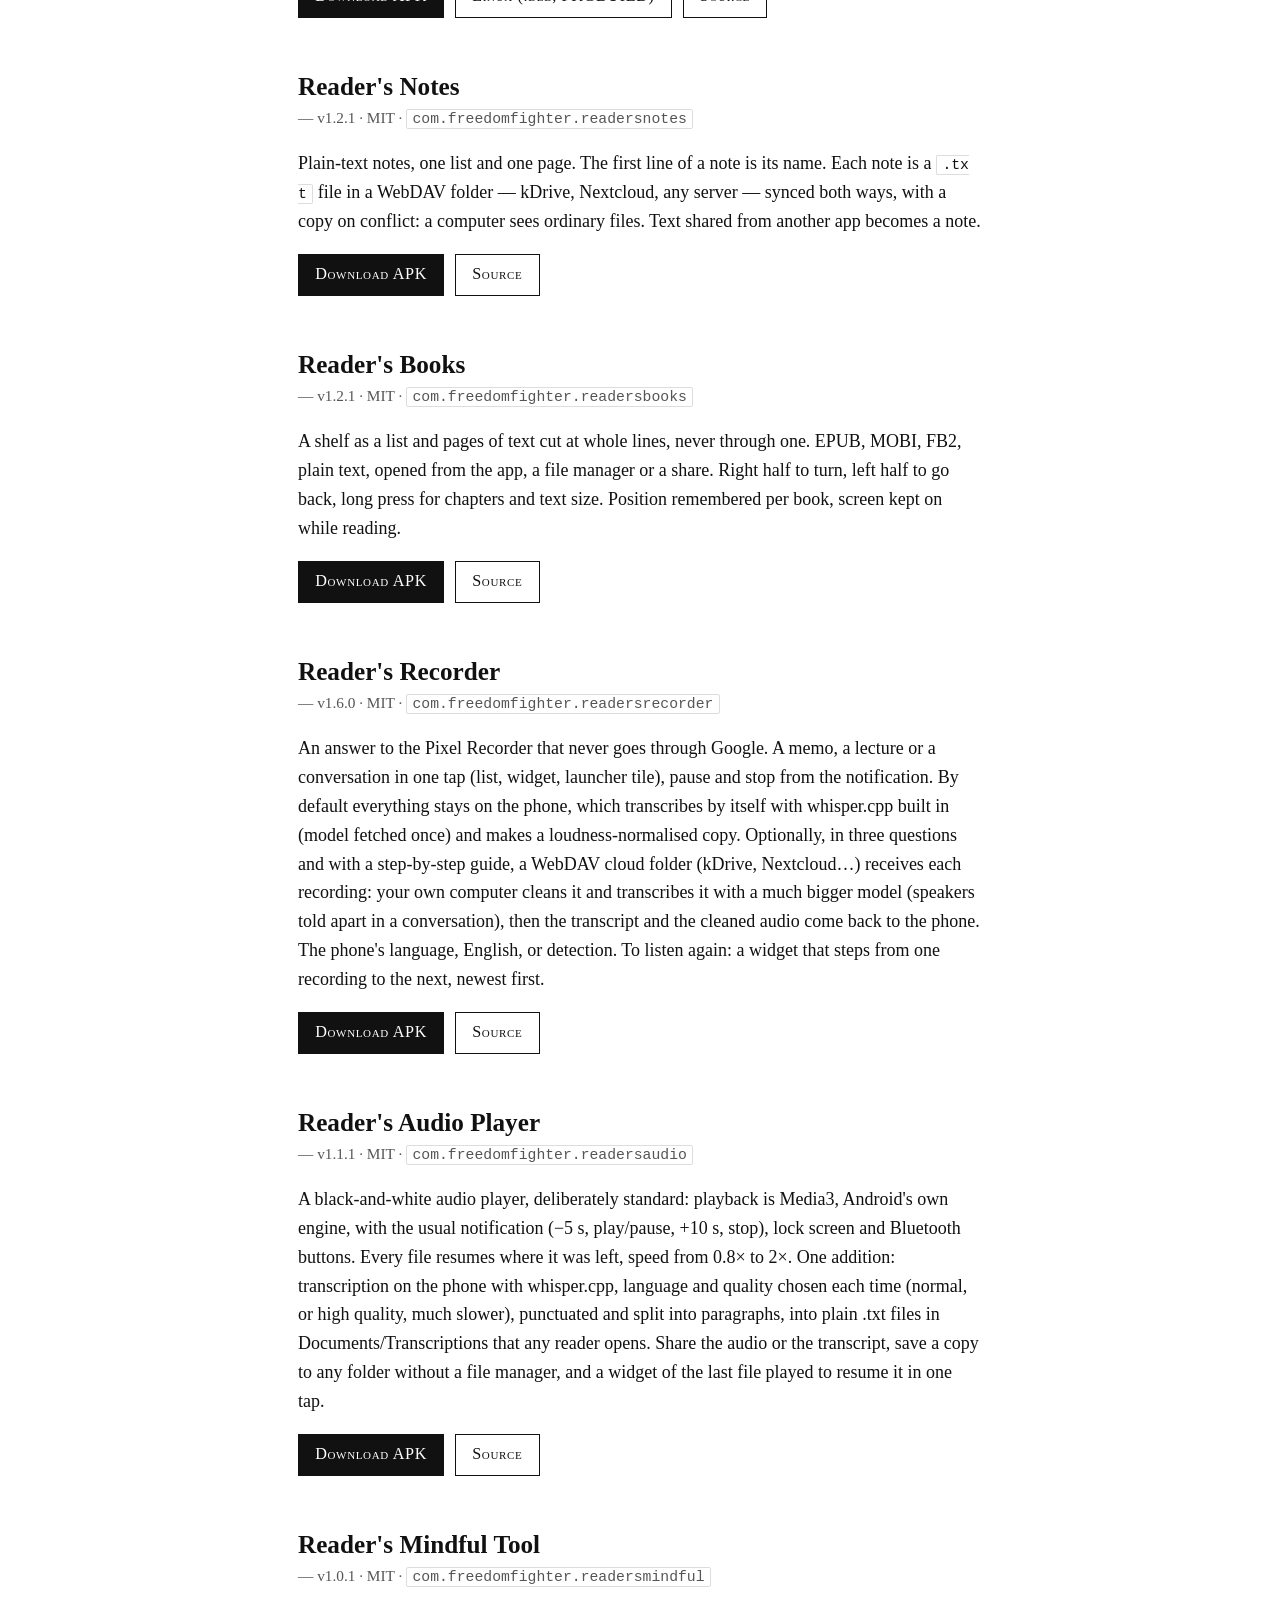
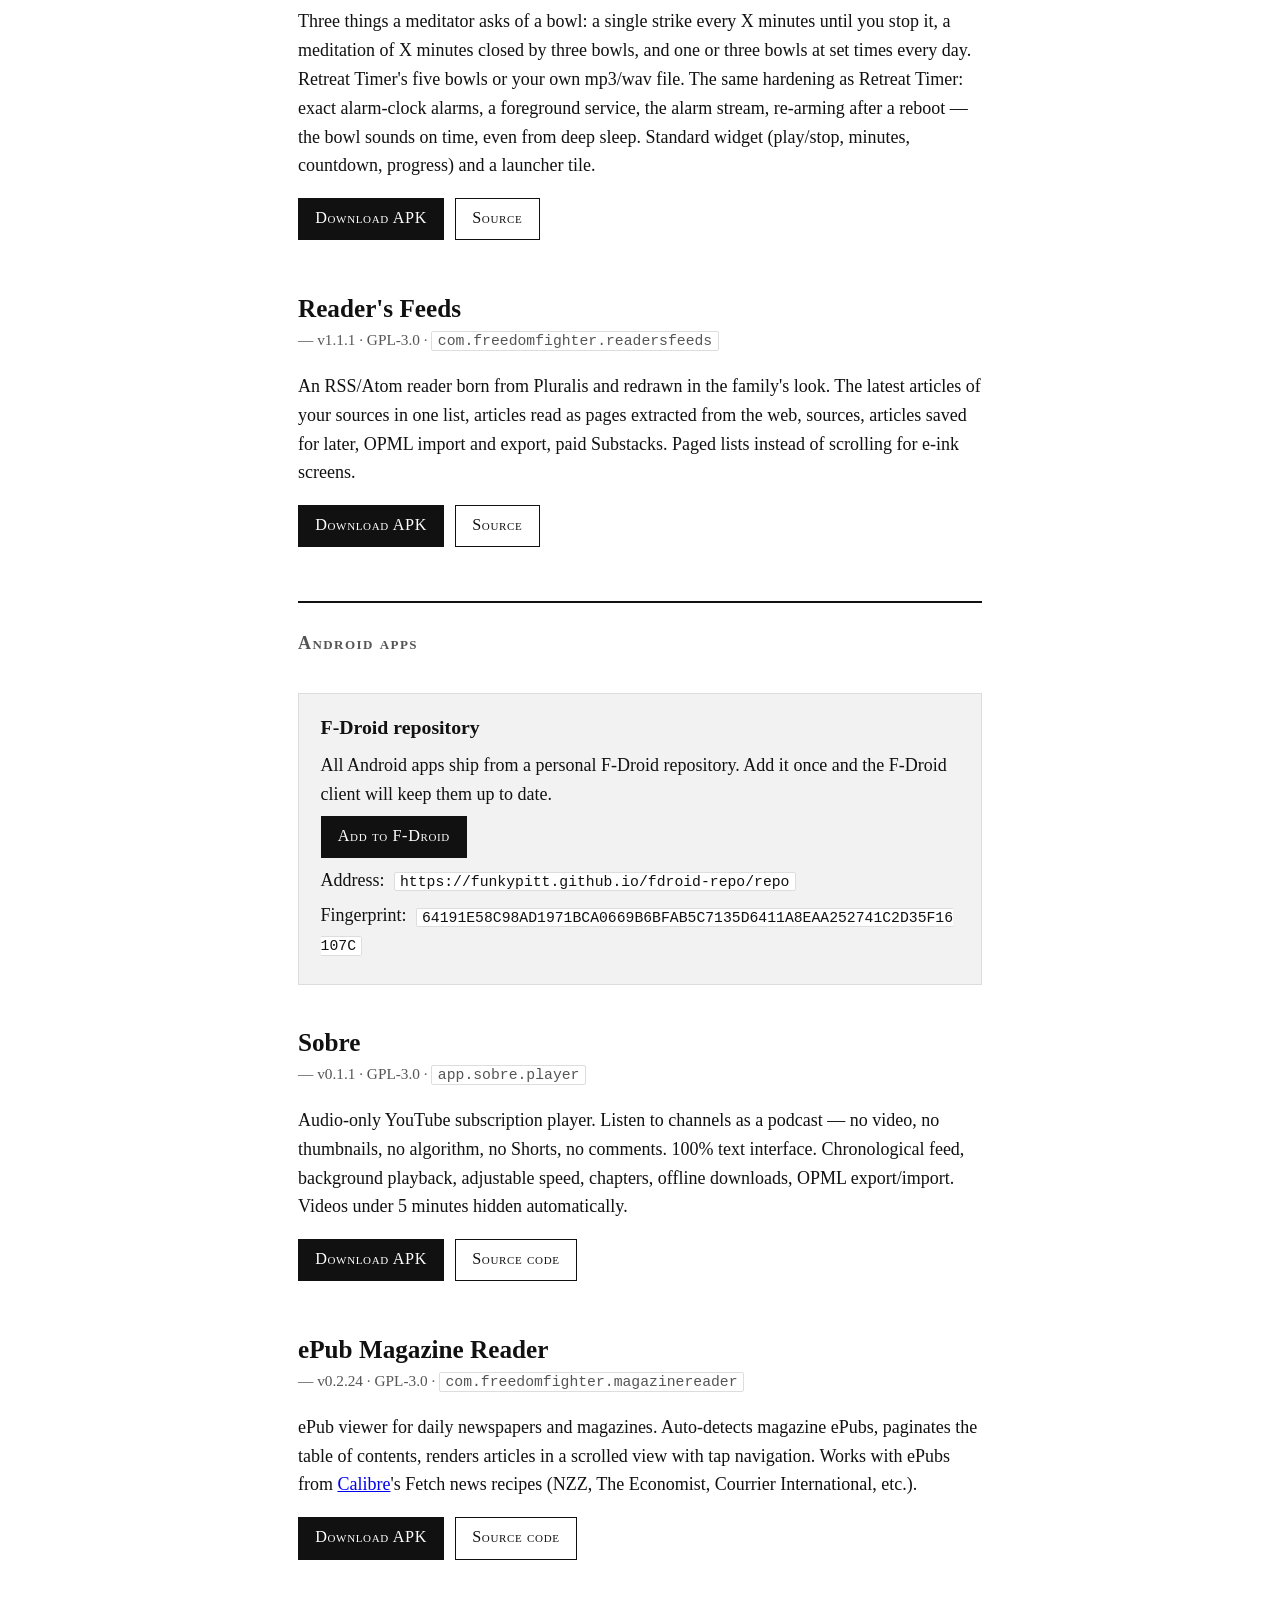
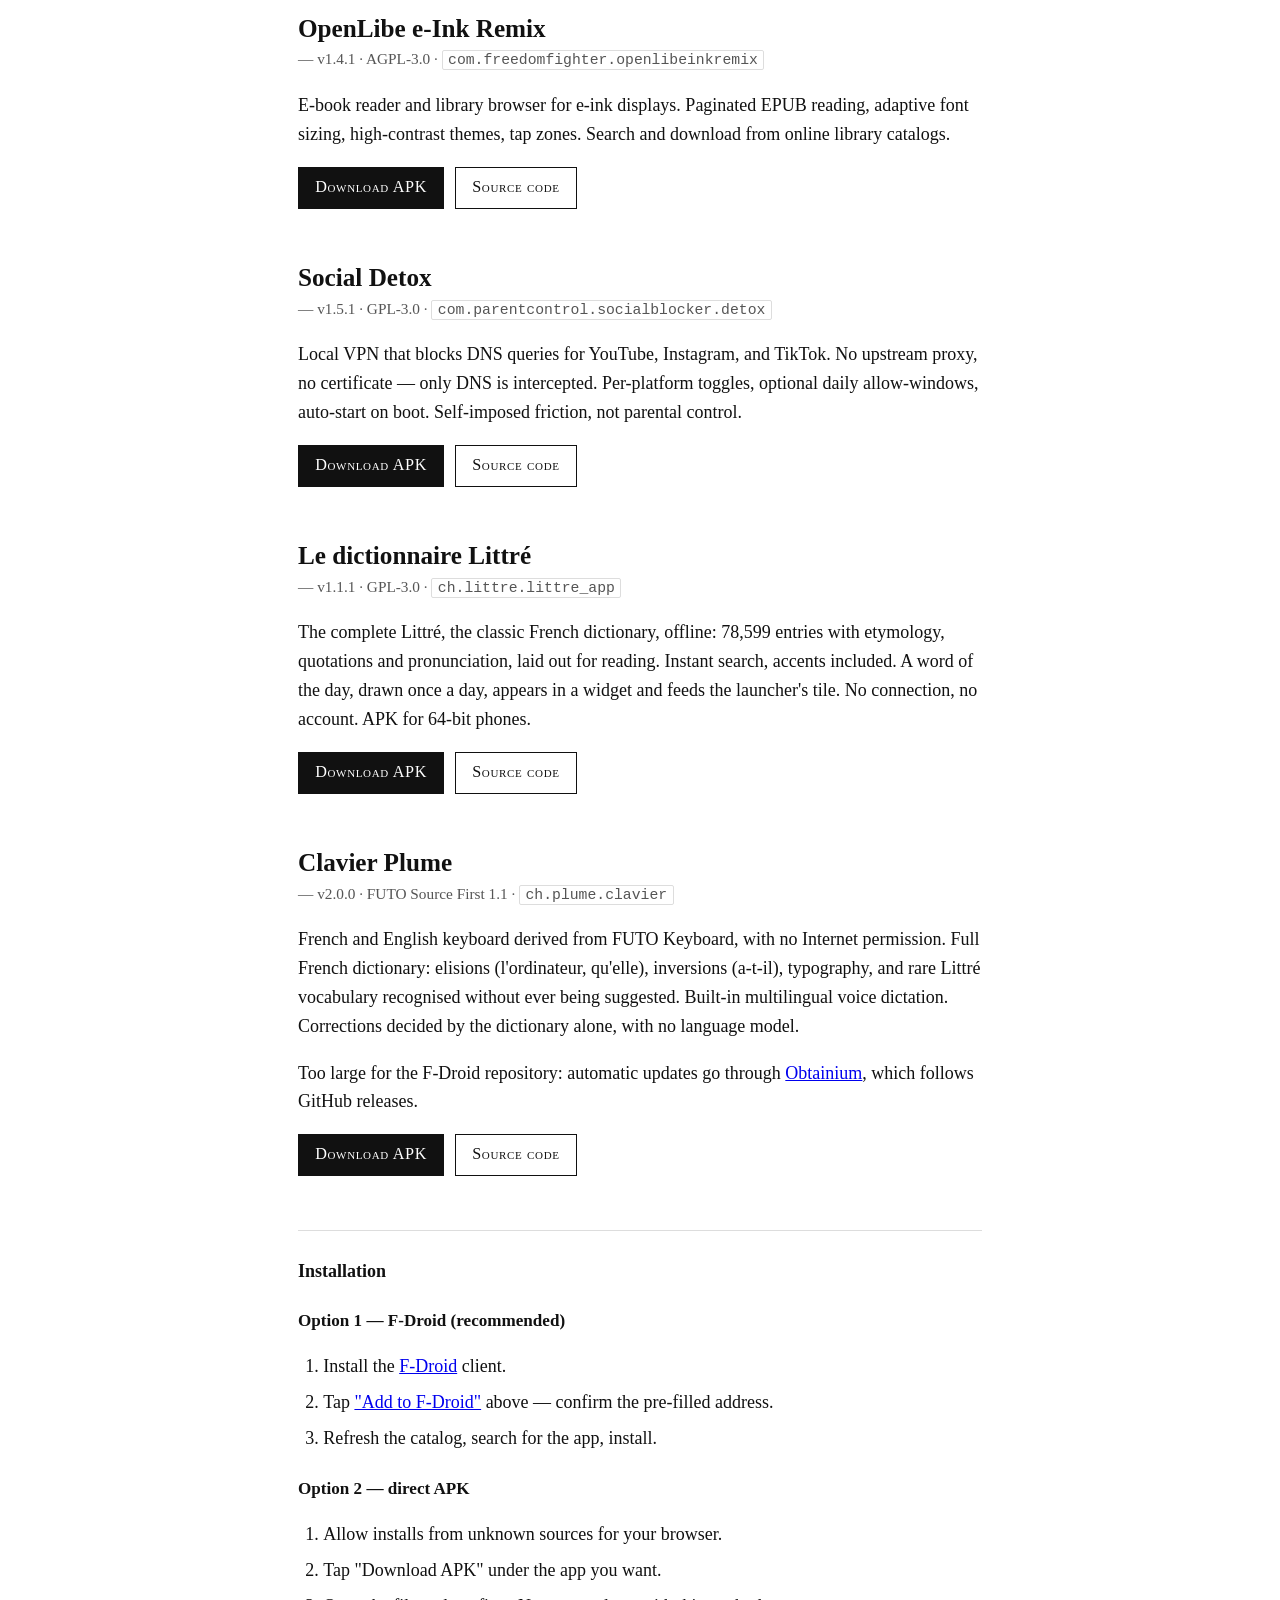
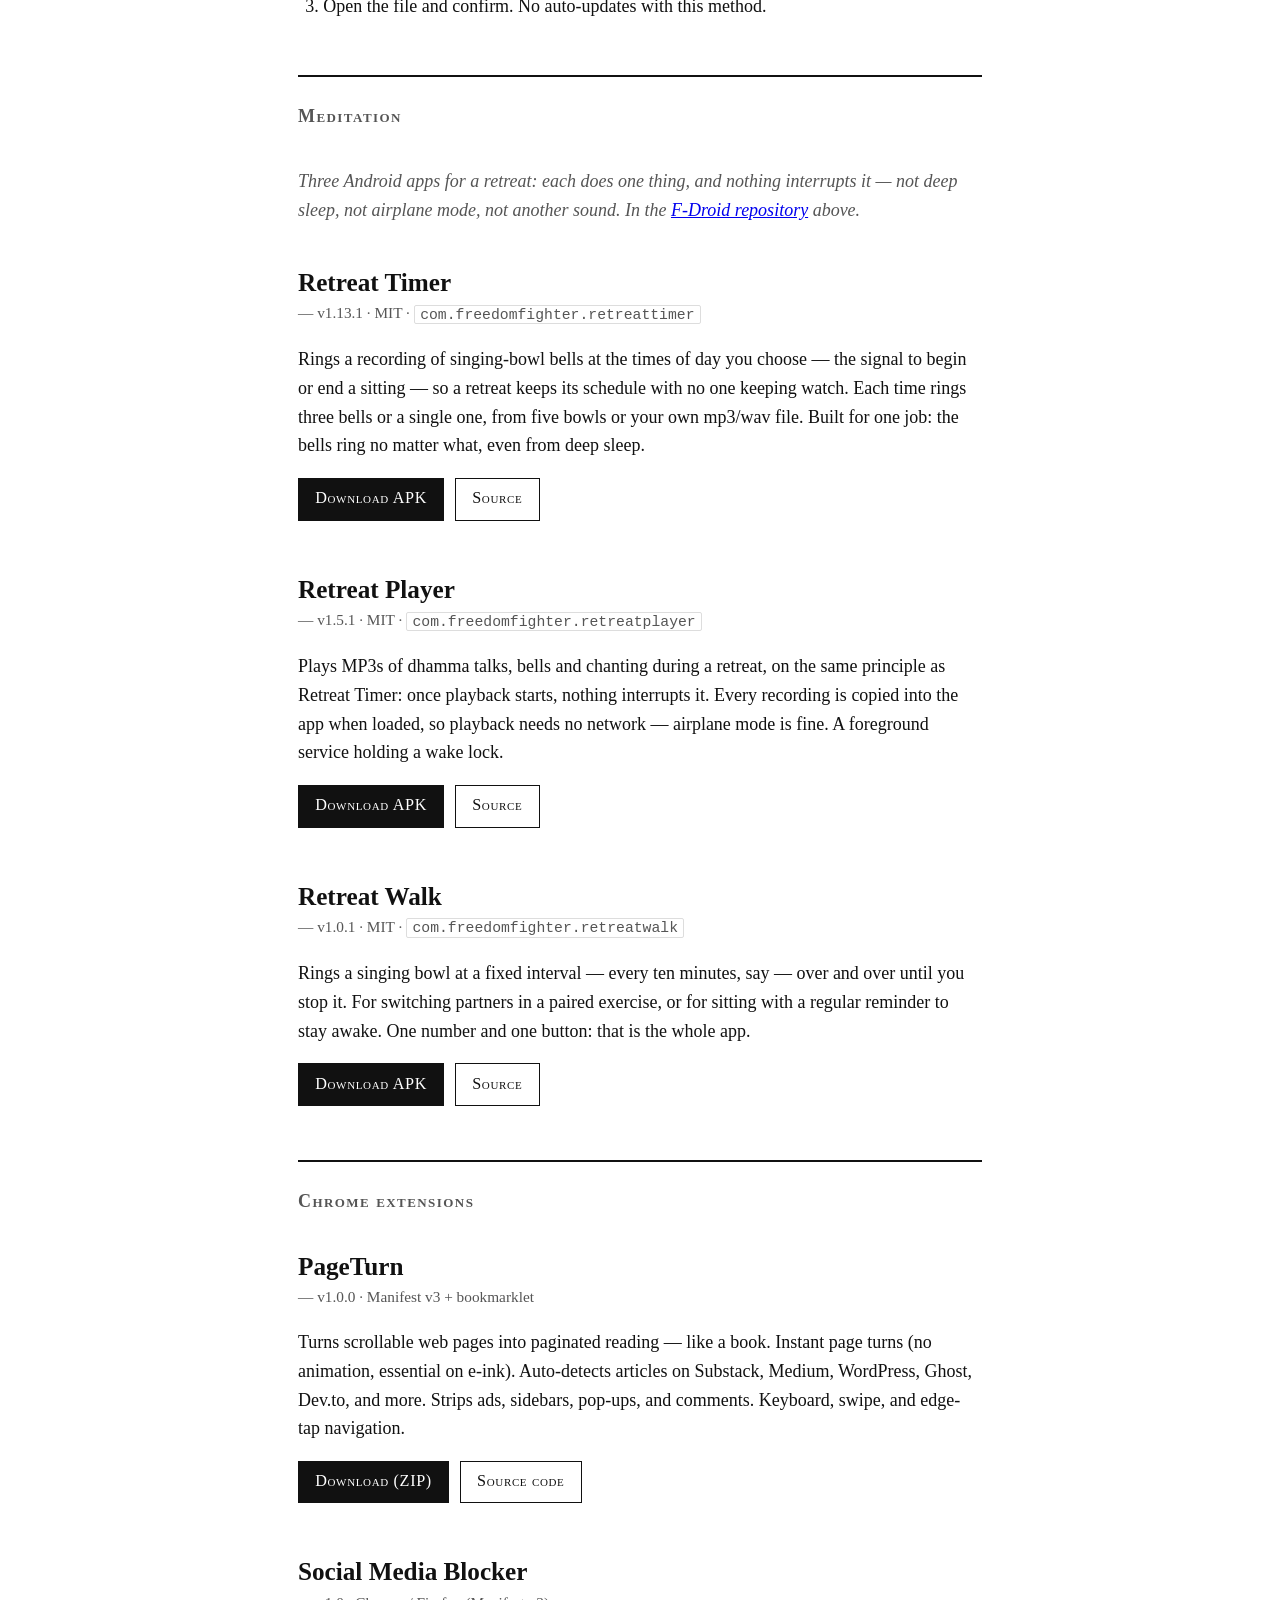
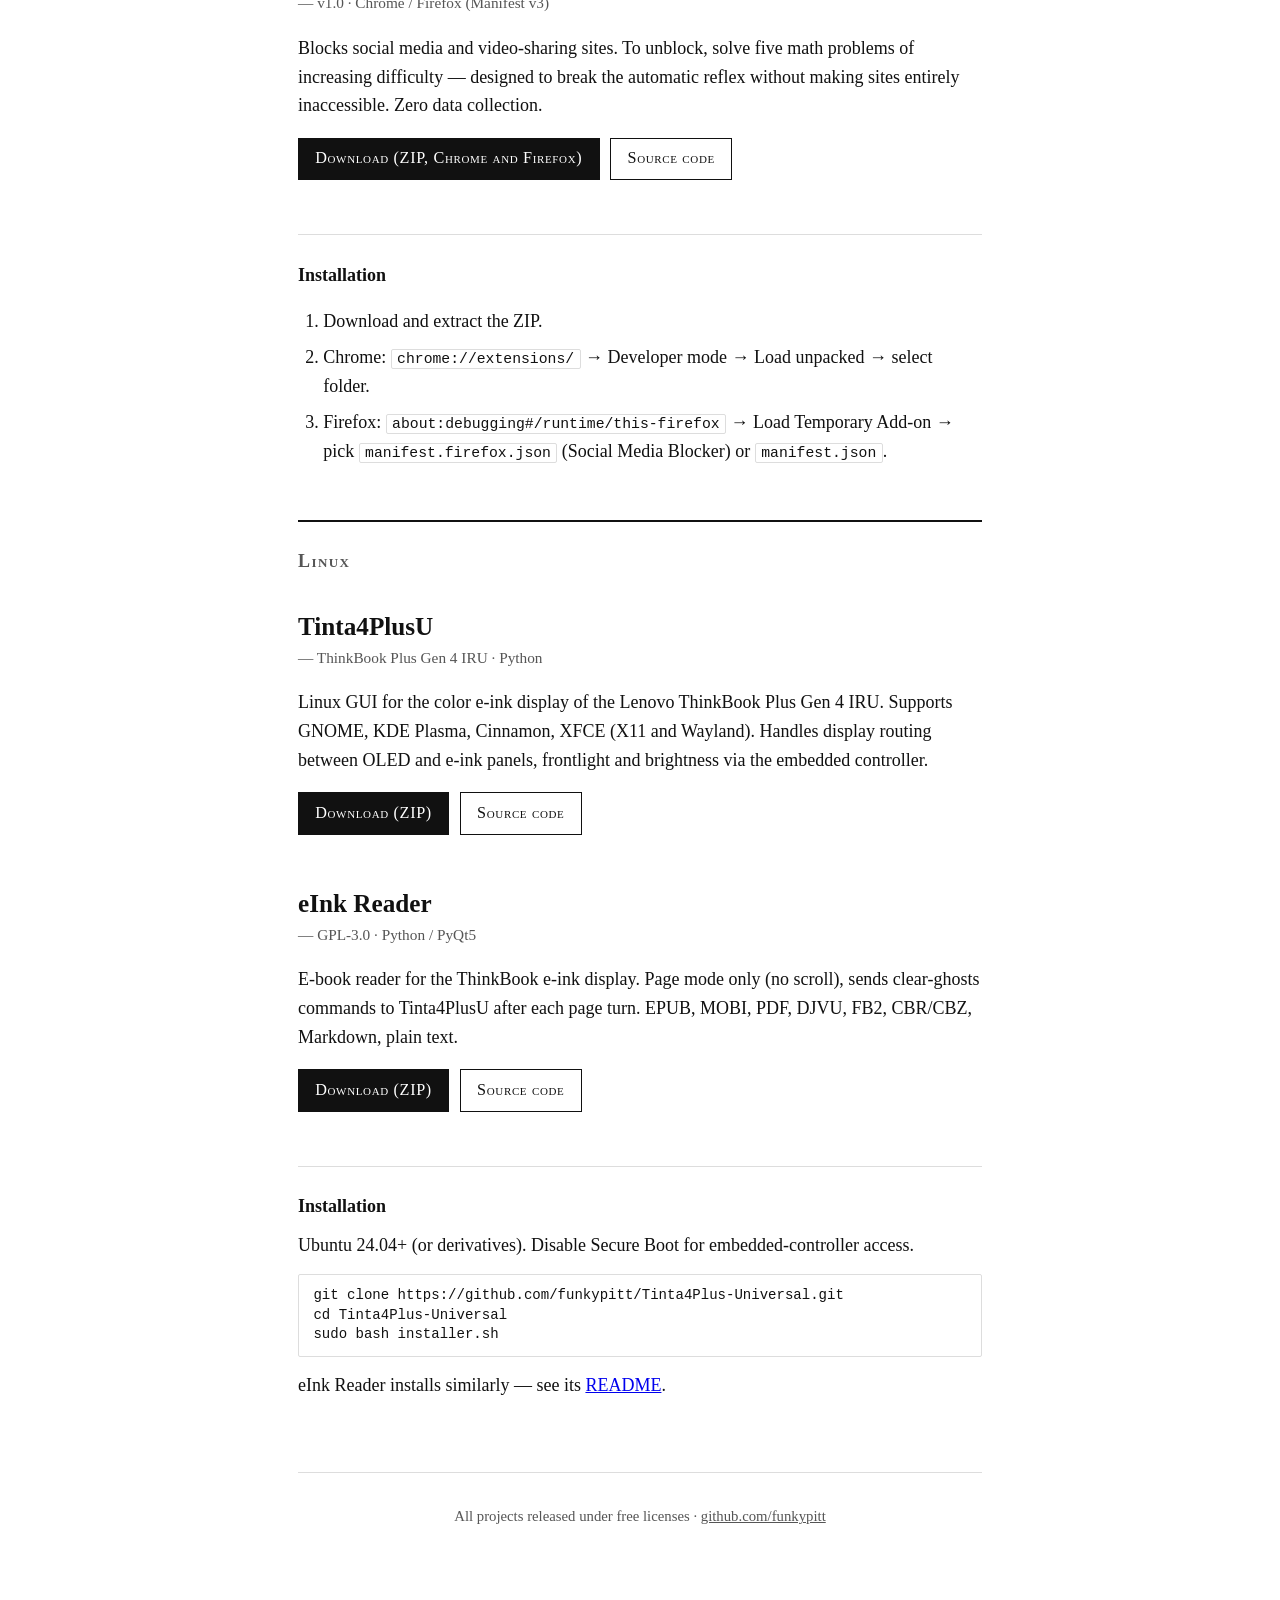
==== commit fdfc602d: "Reader's Recorder 1.6.0 Co-Authored-By: Claude Opus 5 (1M context) <noreply@anthropic.com> Claude-Se" ====
--- a/en.html
+++ b/en.html
@@ -79,10 +79,10 @@
 
   <article class="app">
     <h2>Reader's Recorder</h2>
-    <p class="meta">v1.5.2 · MIT · <code>com.freedomfighter.readersrecorder</code></p>
+    <p class="meta">v1.6.0 · MIT · <code>com.freedomfighter.readersrecorder</code></p>
     <p>An answer to the Pixel Recorder that never goes through Google. A memo, a lecture or a conversation in one tap (list, widget, launcher tile), pause and stop from the notification. By default everything stays on the phone, which transcribes by itself with whisper.cpp built in (model fetched once) and makes a loudness-normalised copy. Optionally, in three questions and with a step-by-step guide, a WebDAV cloud folder (kDrive, Nextcloud…) receives each recording: your own computer cleans it and transcribes it with a much bigger model (speakers told apart in a conversation), then the transcript and the cleaned audio come back to the phone. The phone's language, English, or detection. To listen again: a widget that steps from one recording to the next, newest first.</p>
     <div class="links">
-      <a class="btn primary" href="https://funkypitt.github.io/fdroid-repo/repo/ReadersRecorder-v1.5.2.apk">Download APK</a>
+      <a class="btn primary" href="https://funkypitt.github.io/fdroid-repo/repo/ReadersRecorder-v1.6.0.apk">Download APK</a>
       <a class="btn" href="https://github.com/funkypitt/readers-recorder">Source</a>
     </div>
   </article>
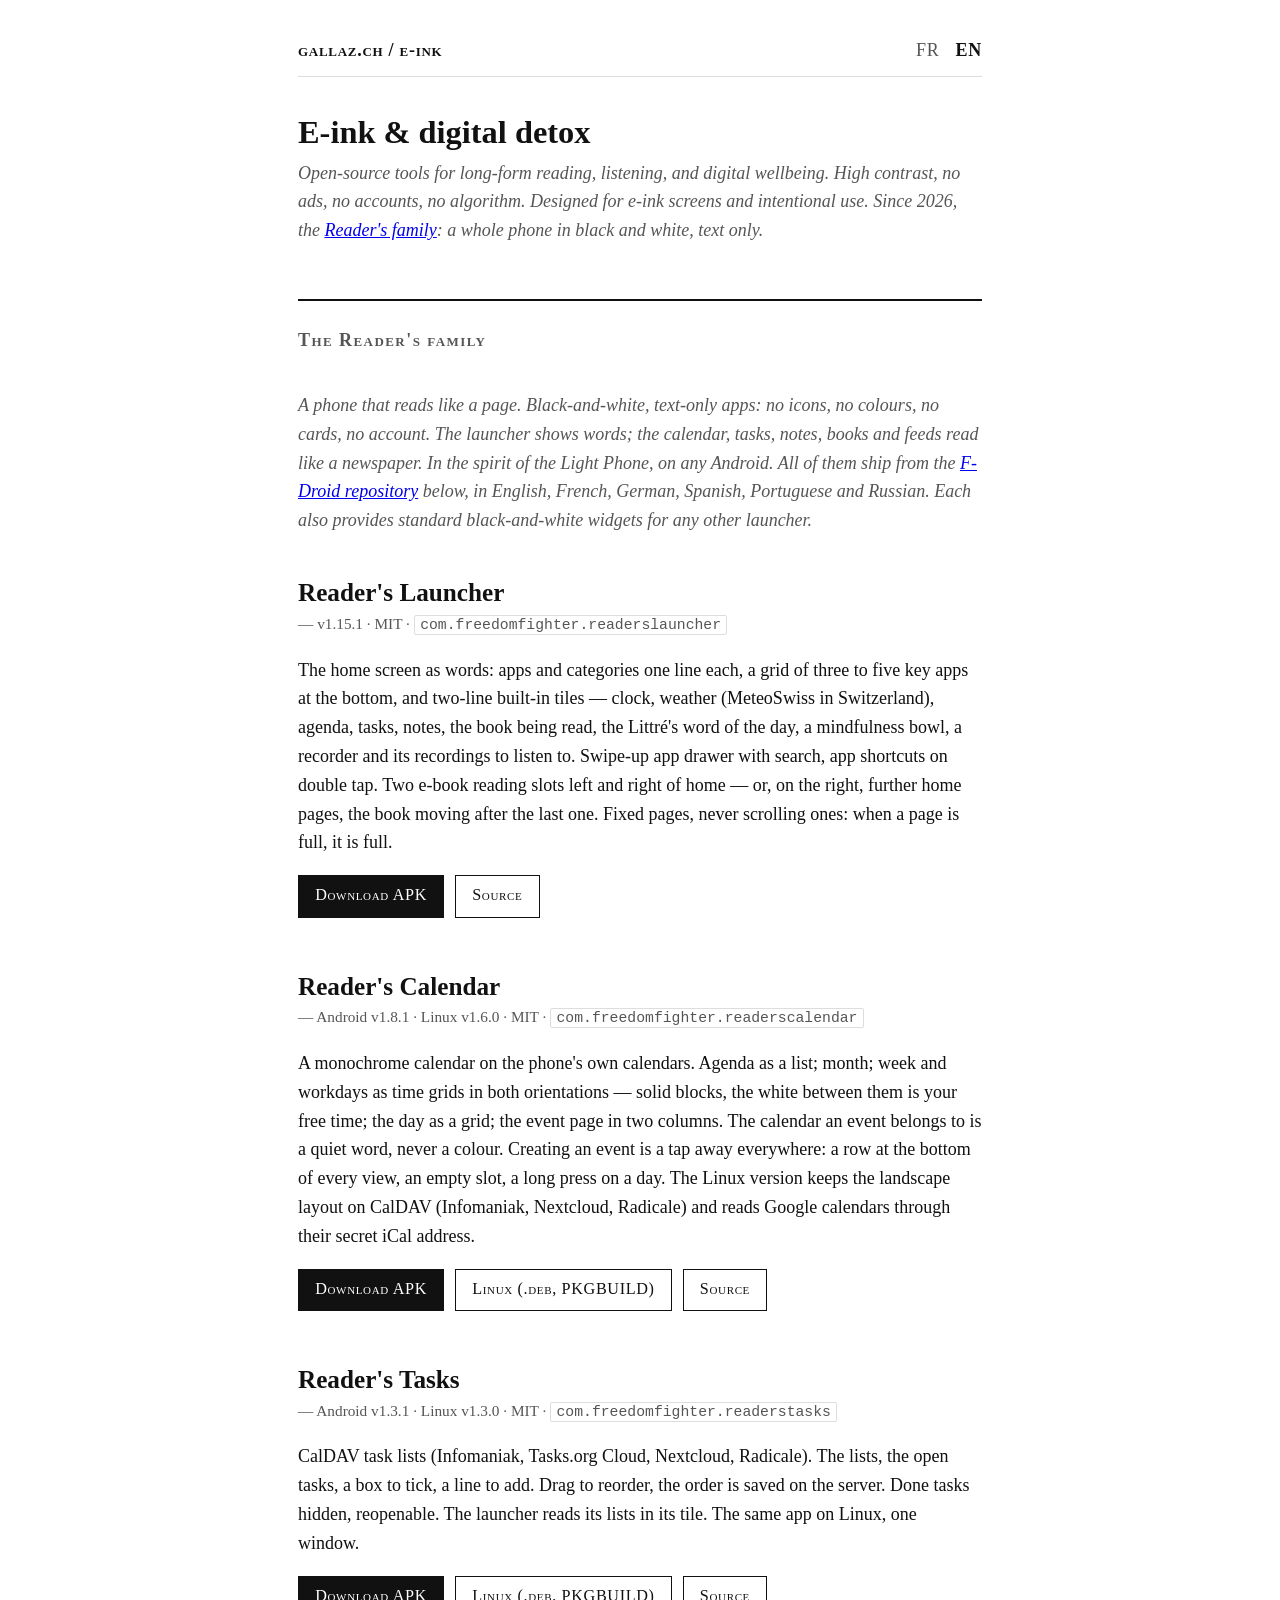
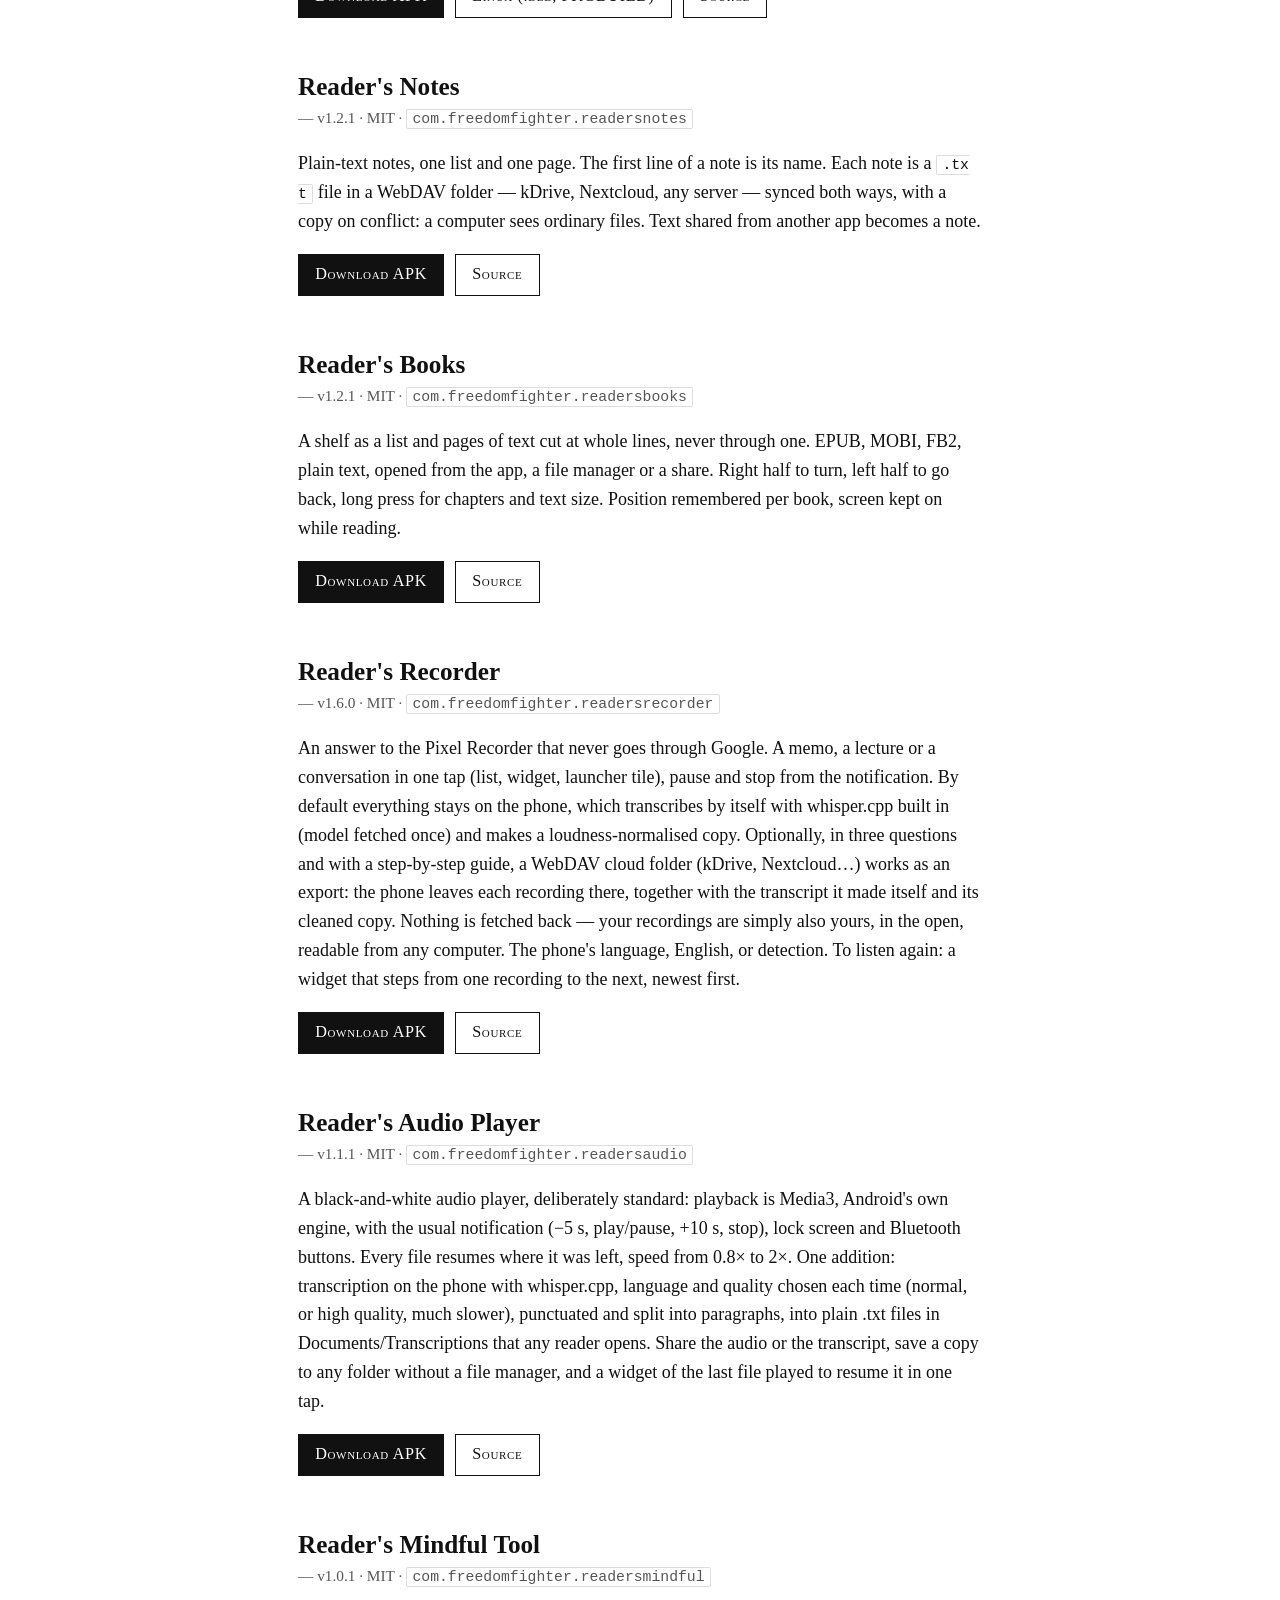
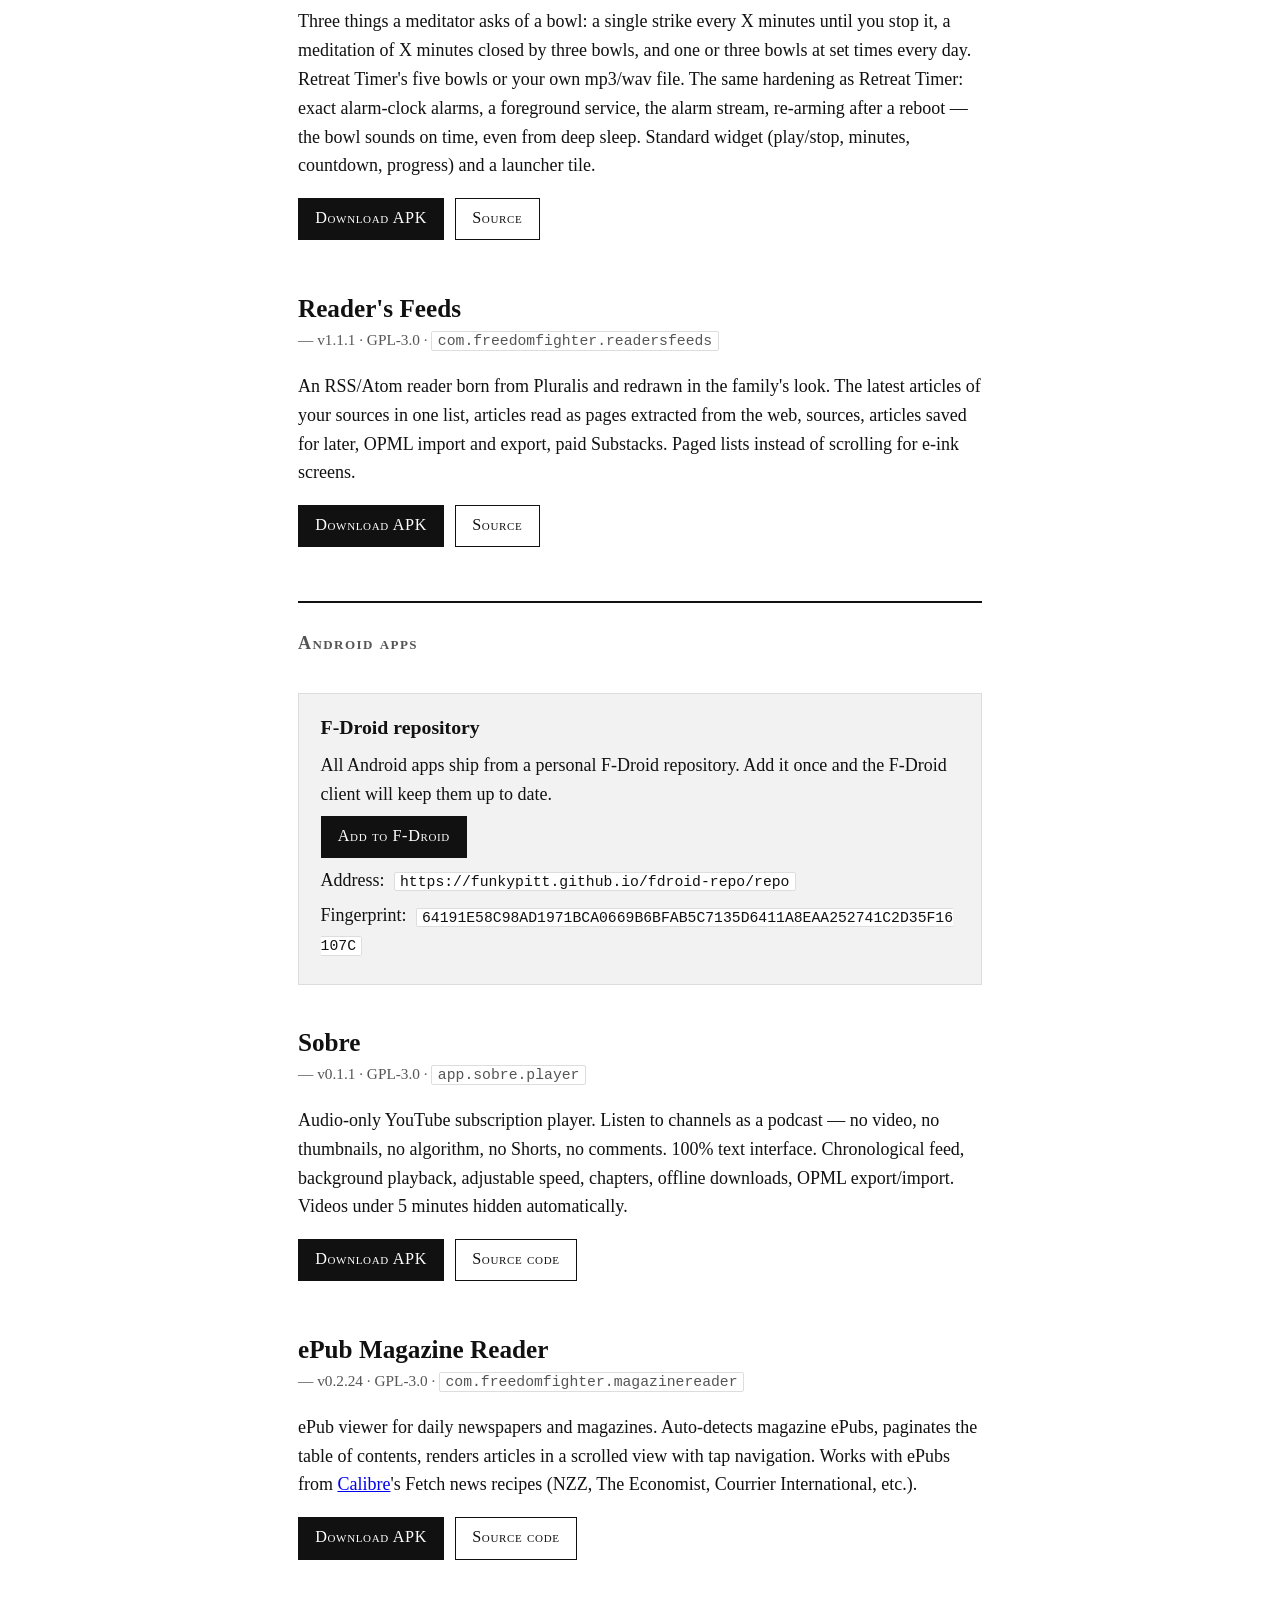
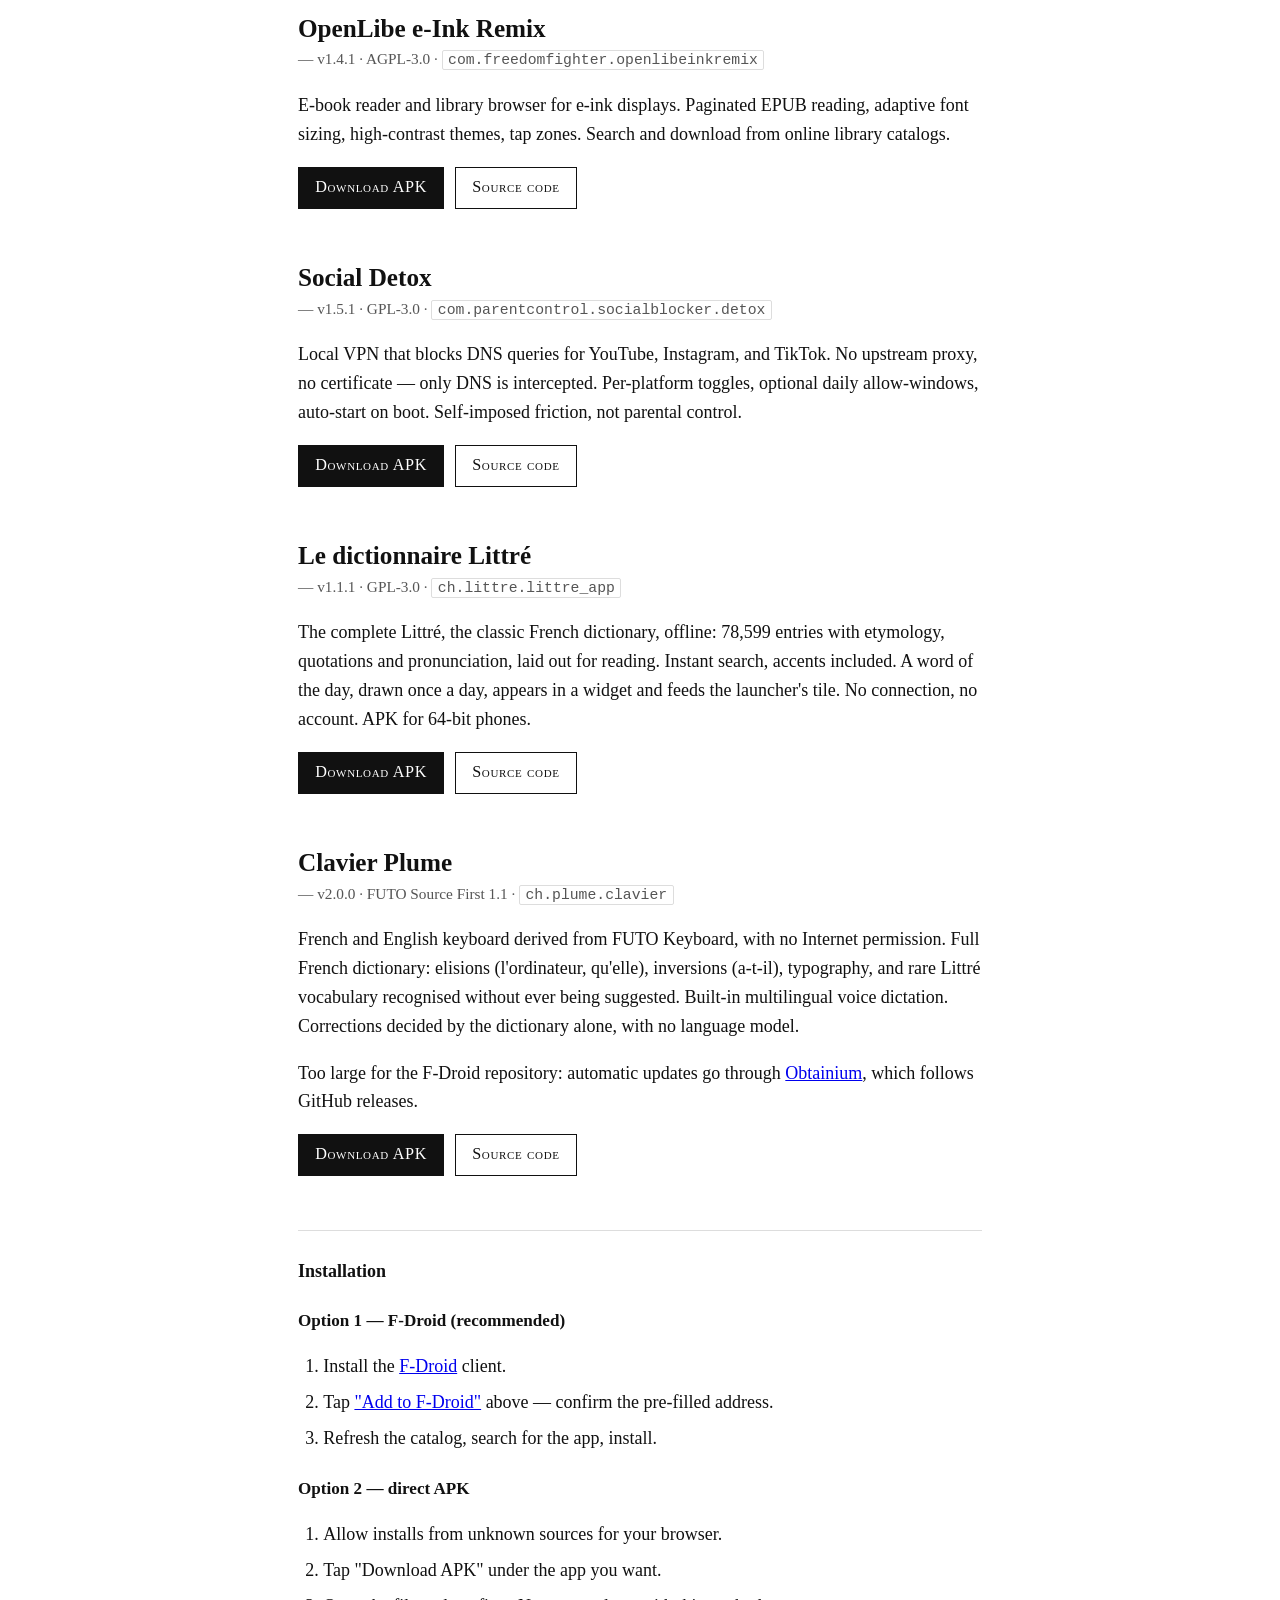
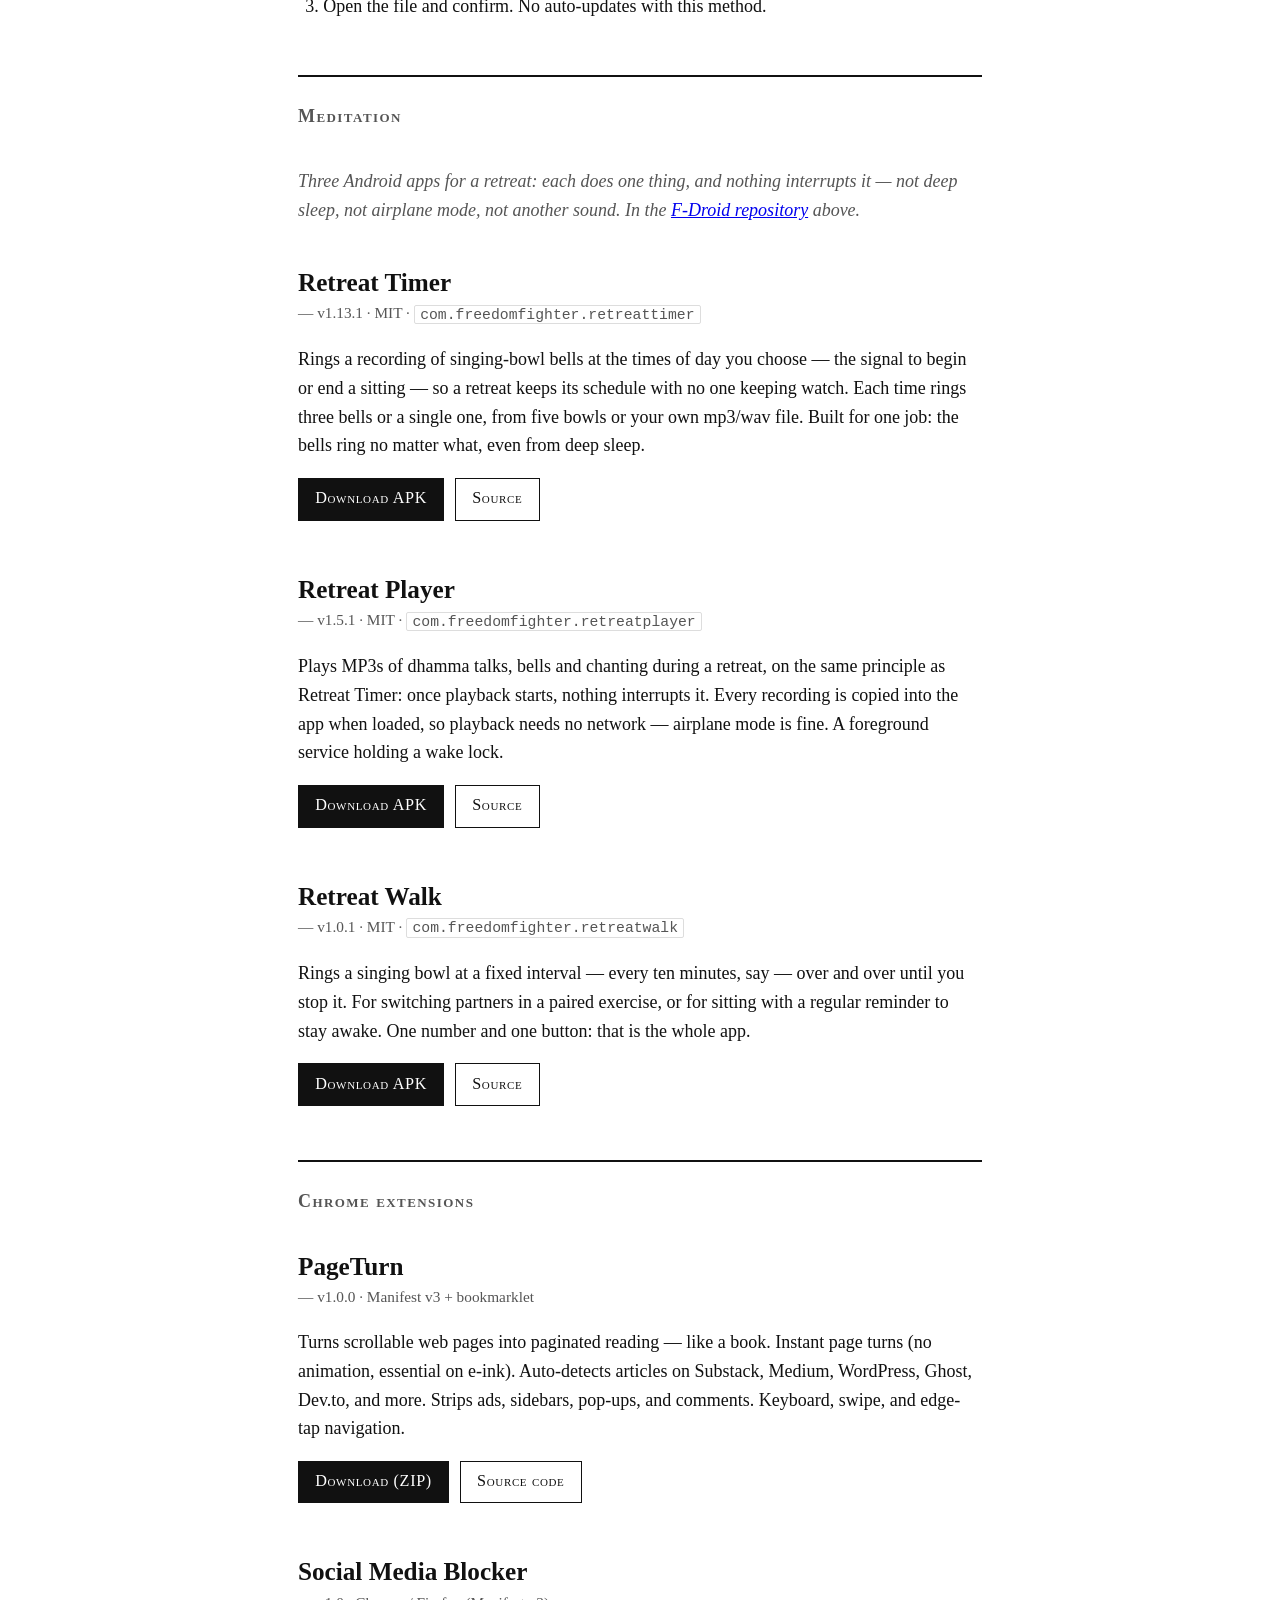
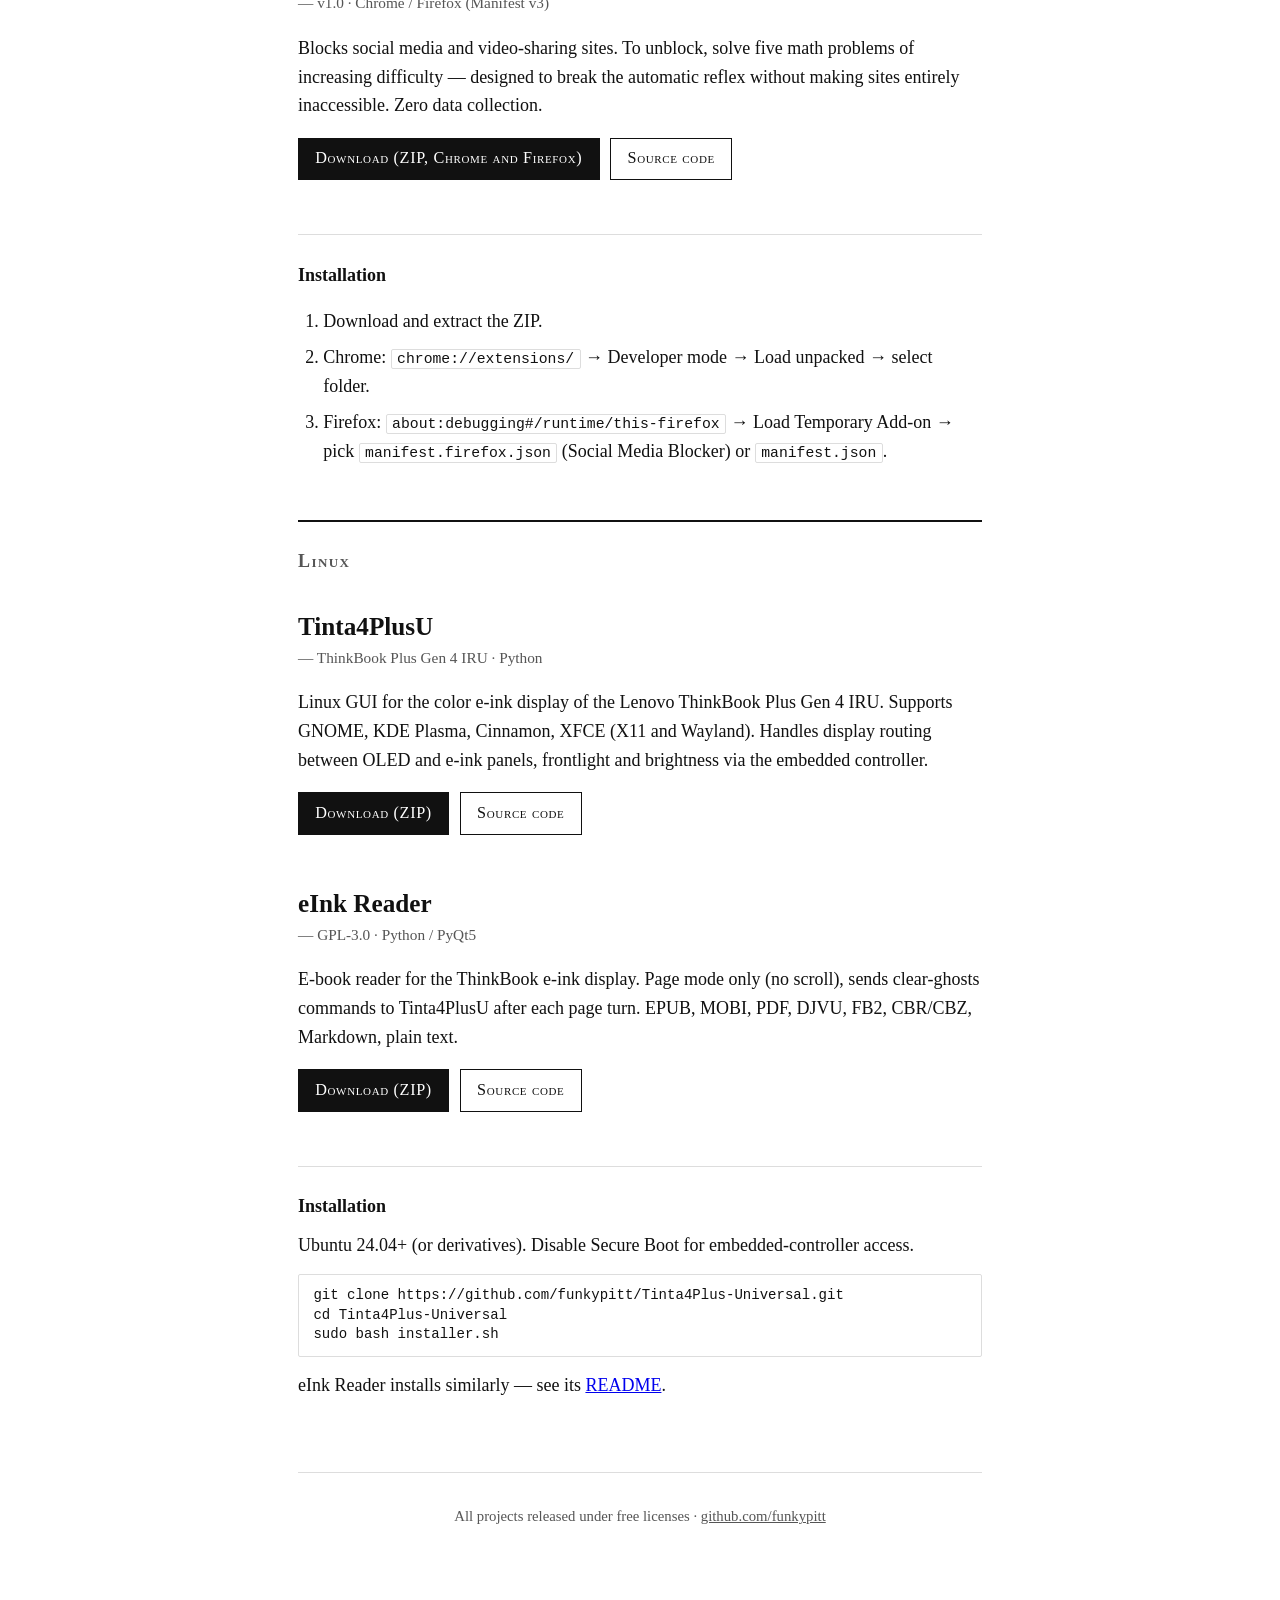
==== commit 645735b7: "Reader's Recorder : la fiche décrivait encore la transcription par l'ordinateur La version publiée d" ====
--- a/en.html
+++ b/en.html
@@ -80,7 +80,7 @@
   <article class="app">
     <h2>Reader's Recorder</h2>
     <p class="meta">v1.6.0 · MIT · <code>com.freedomfighter.readersrecorder</code></p>
-    <p>An answer to the Pixel Recorder that never goes through Google. A memo, a lecture or a conversation in one tap (list, widget, launcher tile), pause and stop from the notification. By default everything stays on the phone, which transcribes by itself with whisper.cpp built in (model fetched once) and makes a loudness-normalised copy. Optionally, in three questions and with a step-by-step guide, a WebDAV cloud folder (kDrive, Nextcloud…) receives each recording: your own computer cleans it and transcribes it with a much bigger model (speakers told apart in a conversation), then the transcript and the cleaned audio come back to the phone. The phone's language, English, or detection. To listen again: a widget that steps from one recording to the next, newest first.</p>
+    <p>An answer to the Pixel Recorder that never goes through Google. A memo, a lecture or a conversation in one tap (list, widget, launcher tile), pause and stop from the notification. By default everything stays on the phone, which transcribes by itself with whisper.cpp built in (model fetched once) and makes a loudness-normalised copy. Optionally, in three questions and with a step-by-step guide, a WebDAV cloud folder (kDrive, Nextcloud…) works as an export: the phone leaves each recording there, together with the transcript it made itself and its cleaned copy. Nothing is fetched back — your recordings are simply also yours, in the open, readable from any computer. The phone's language, English, or detection. To listen again: a widget that steps from one recording to the next, newest first.</p>
     <div class="links">
       <a class="btn primary" href="https://funkypitt.github.io/fdroid-repo/repo/ReadersRecorder-v1.6.0.apk">Download APK</a>
       <a class="btn" href="https://github.com/funkypitt/readers-recorder">Source</a>
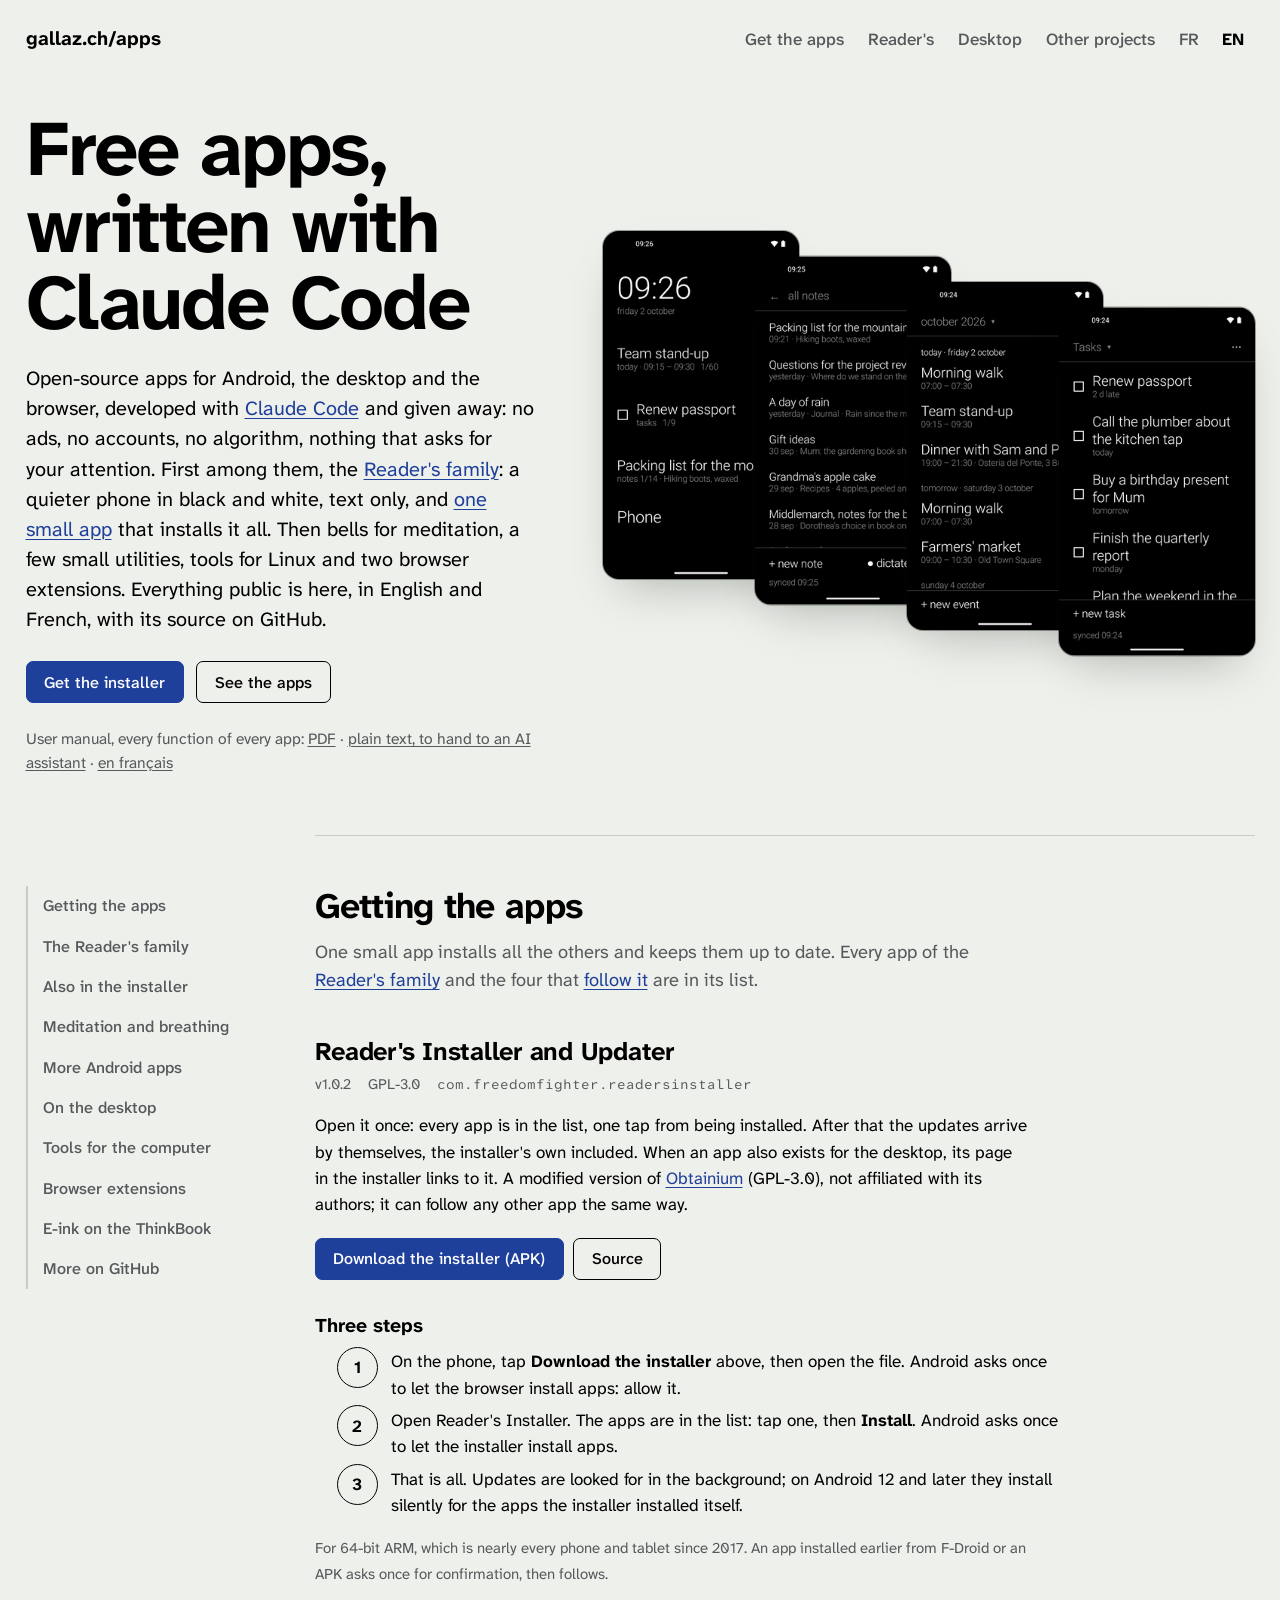
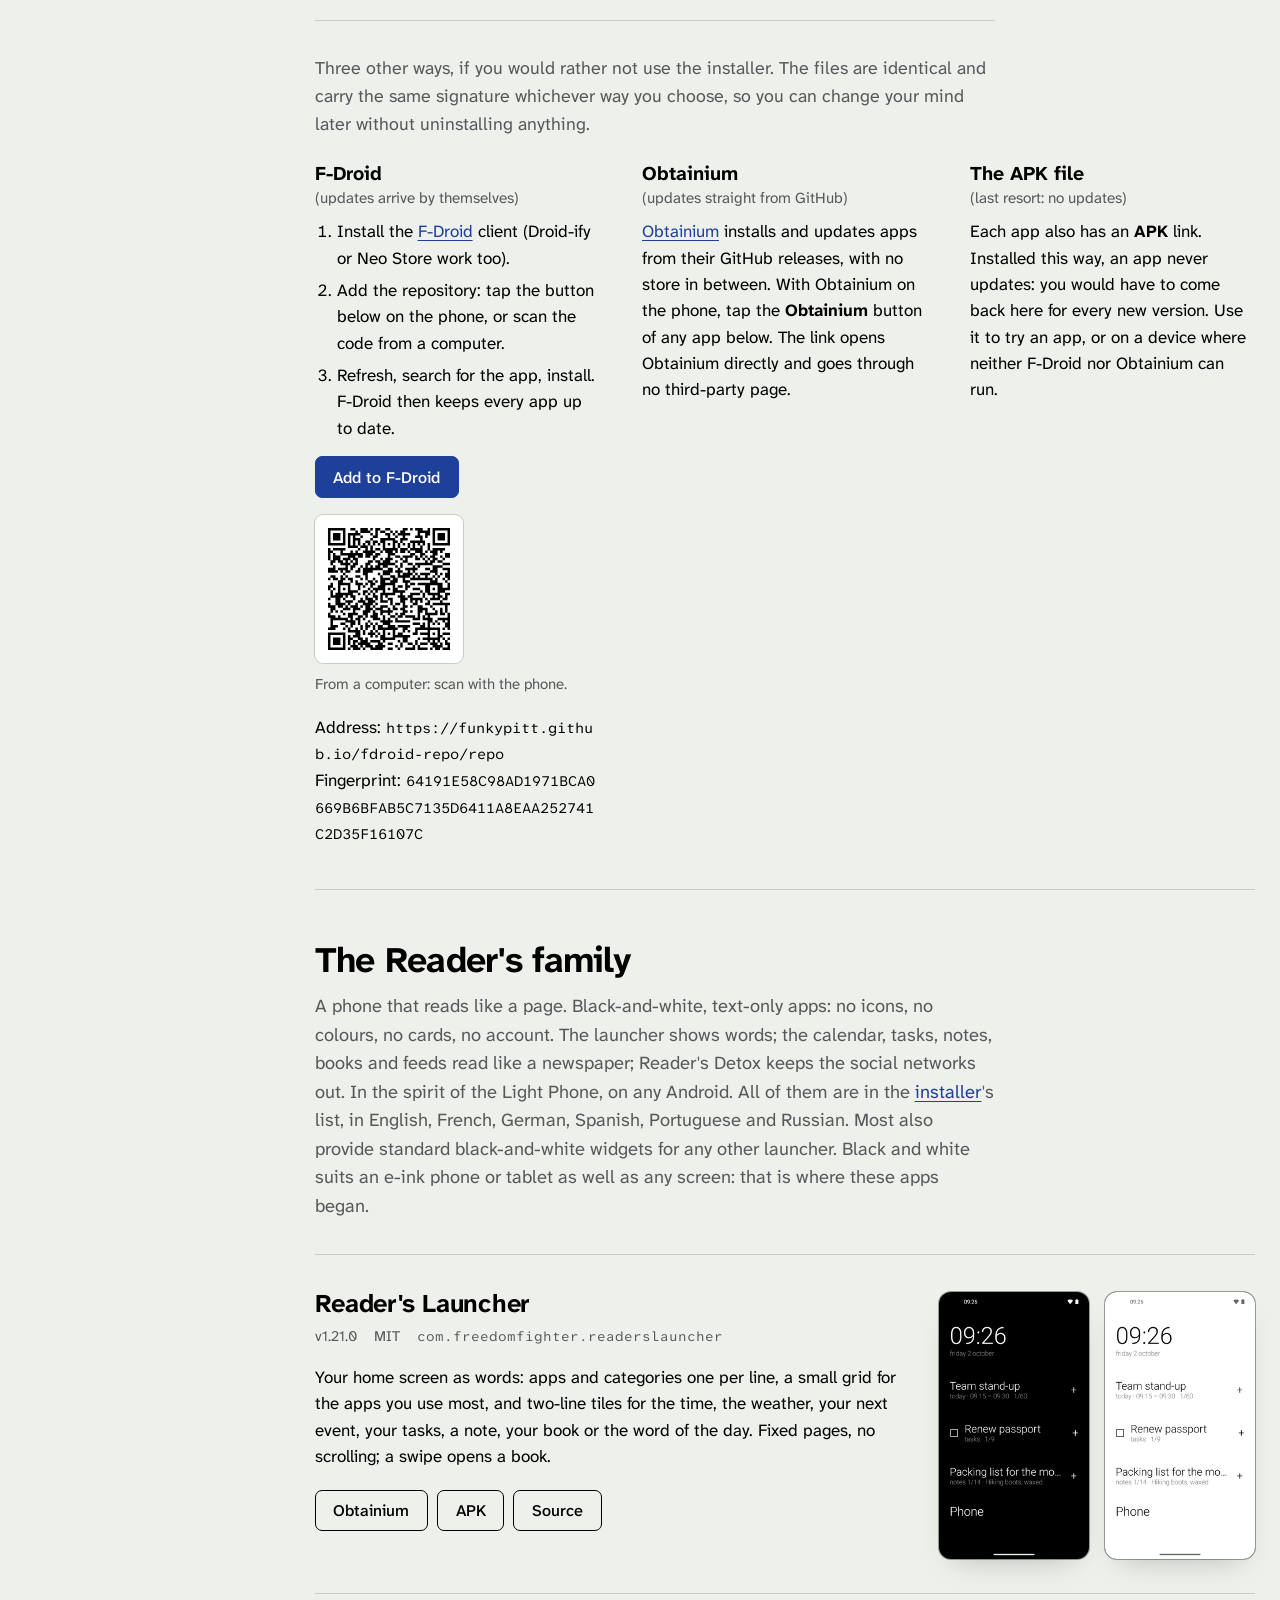
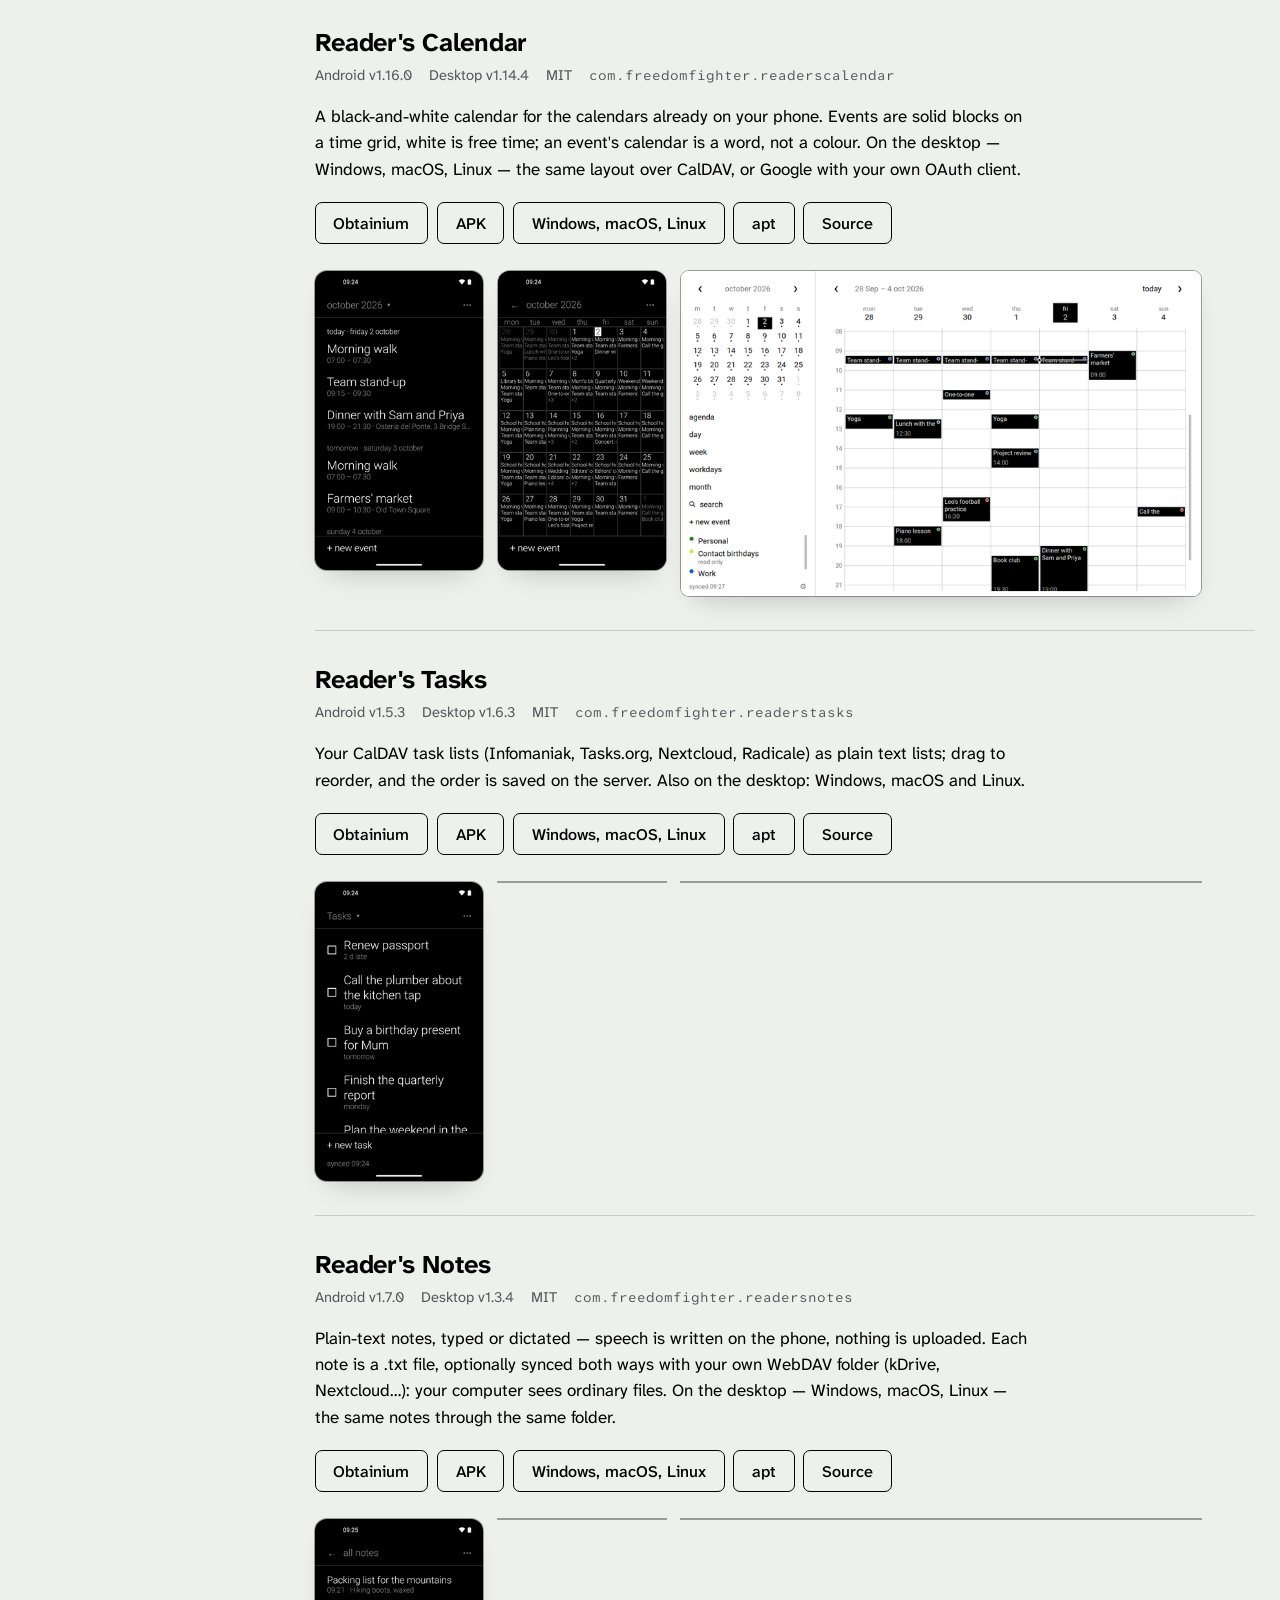
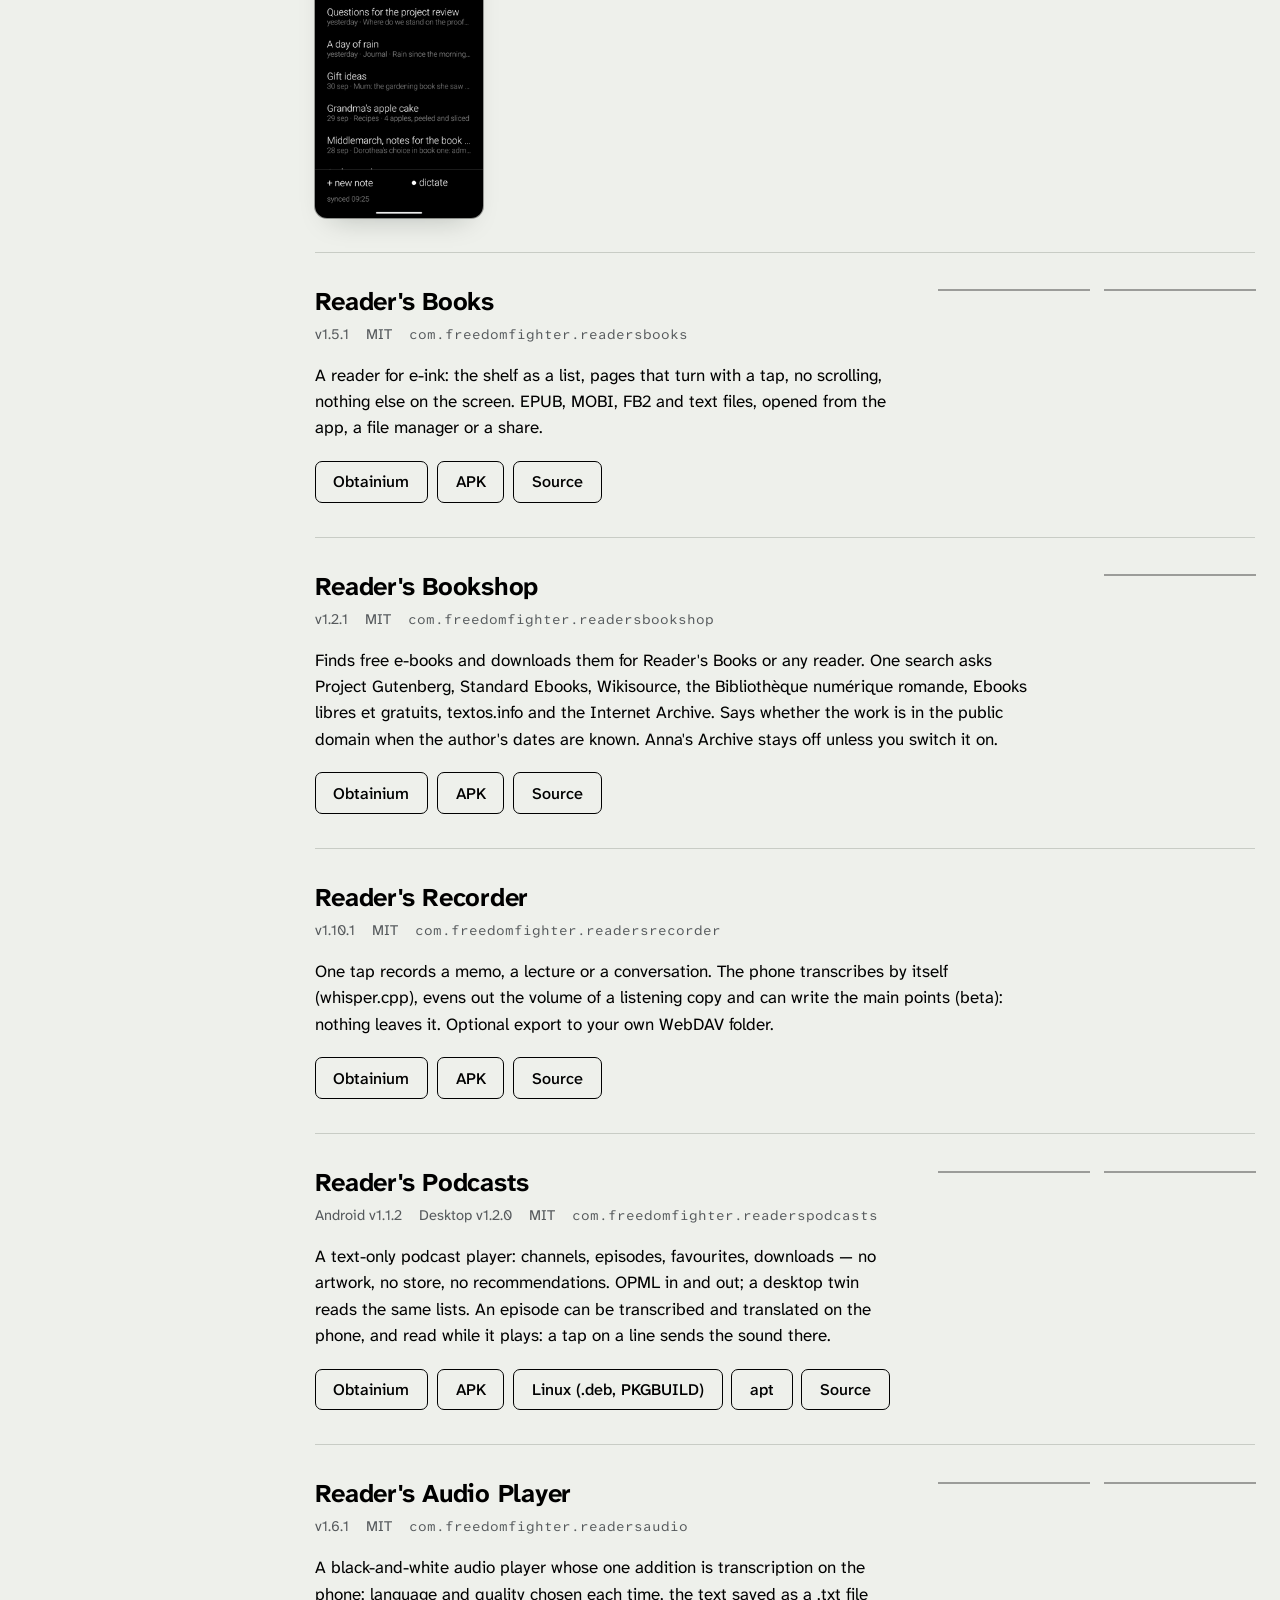
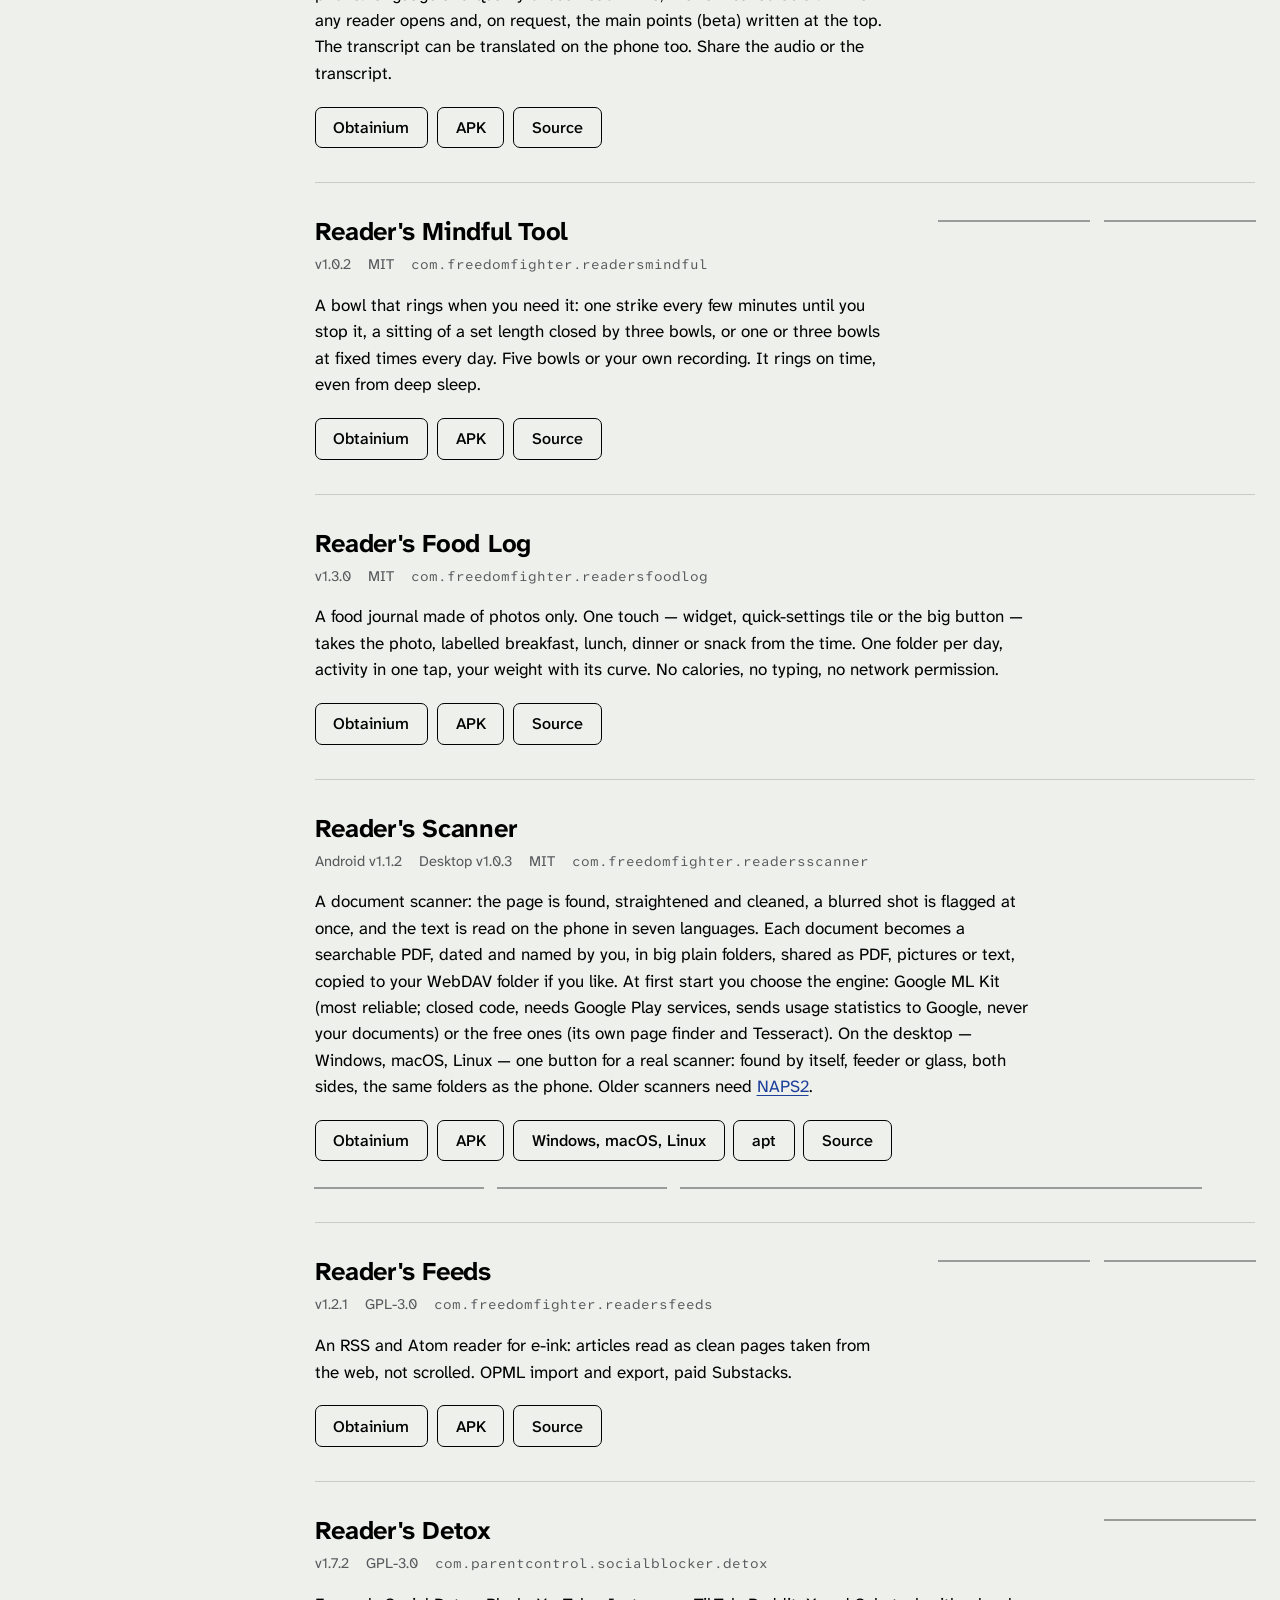
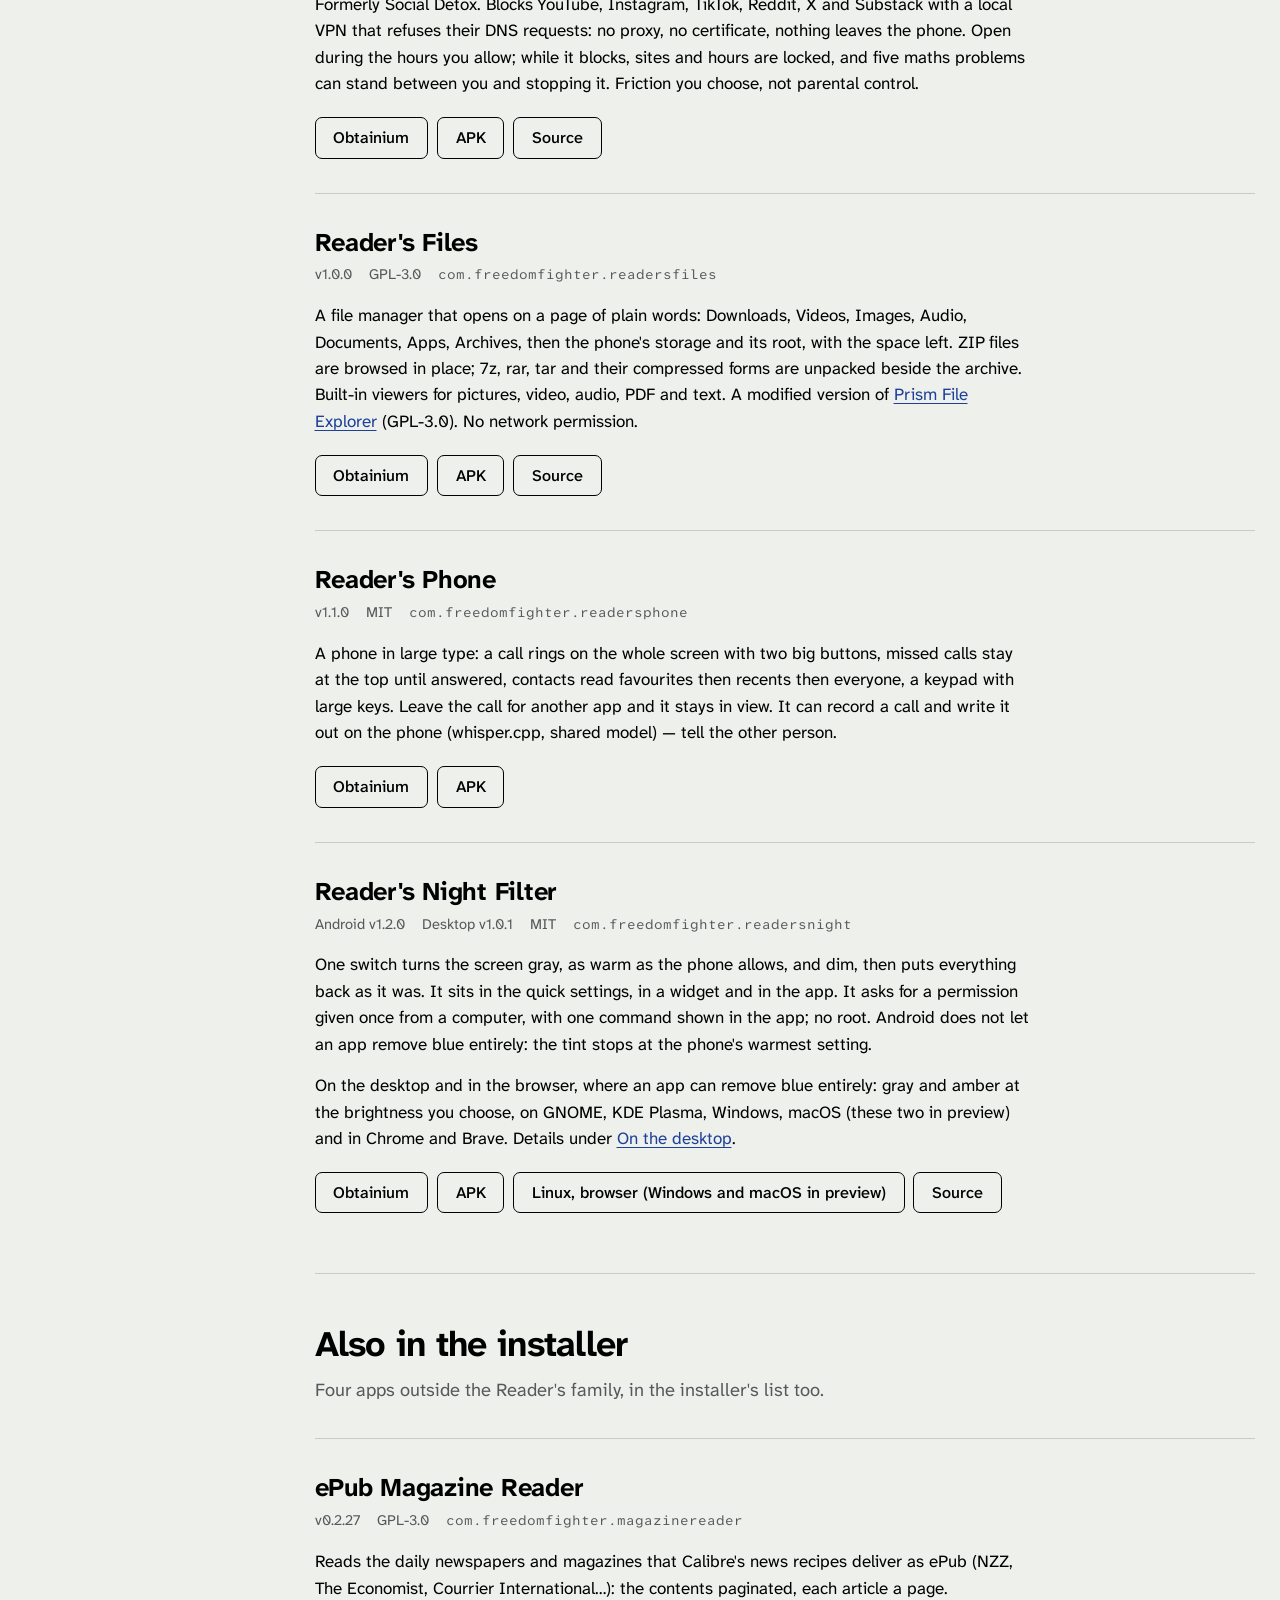
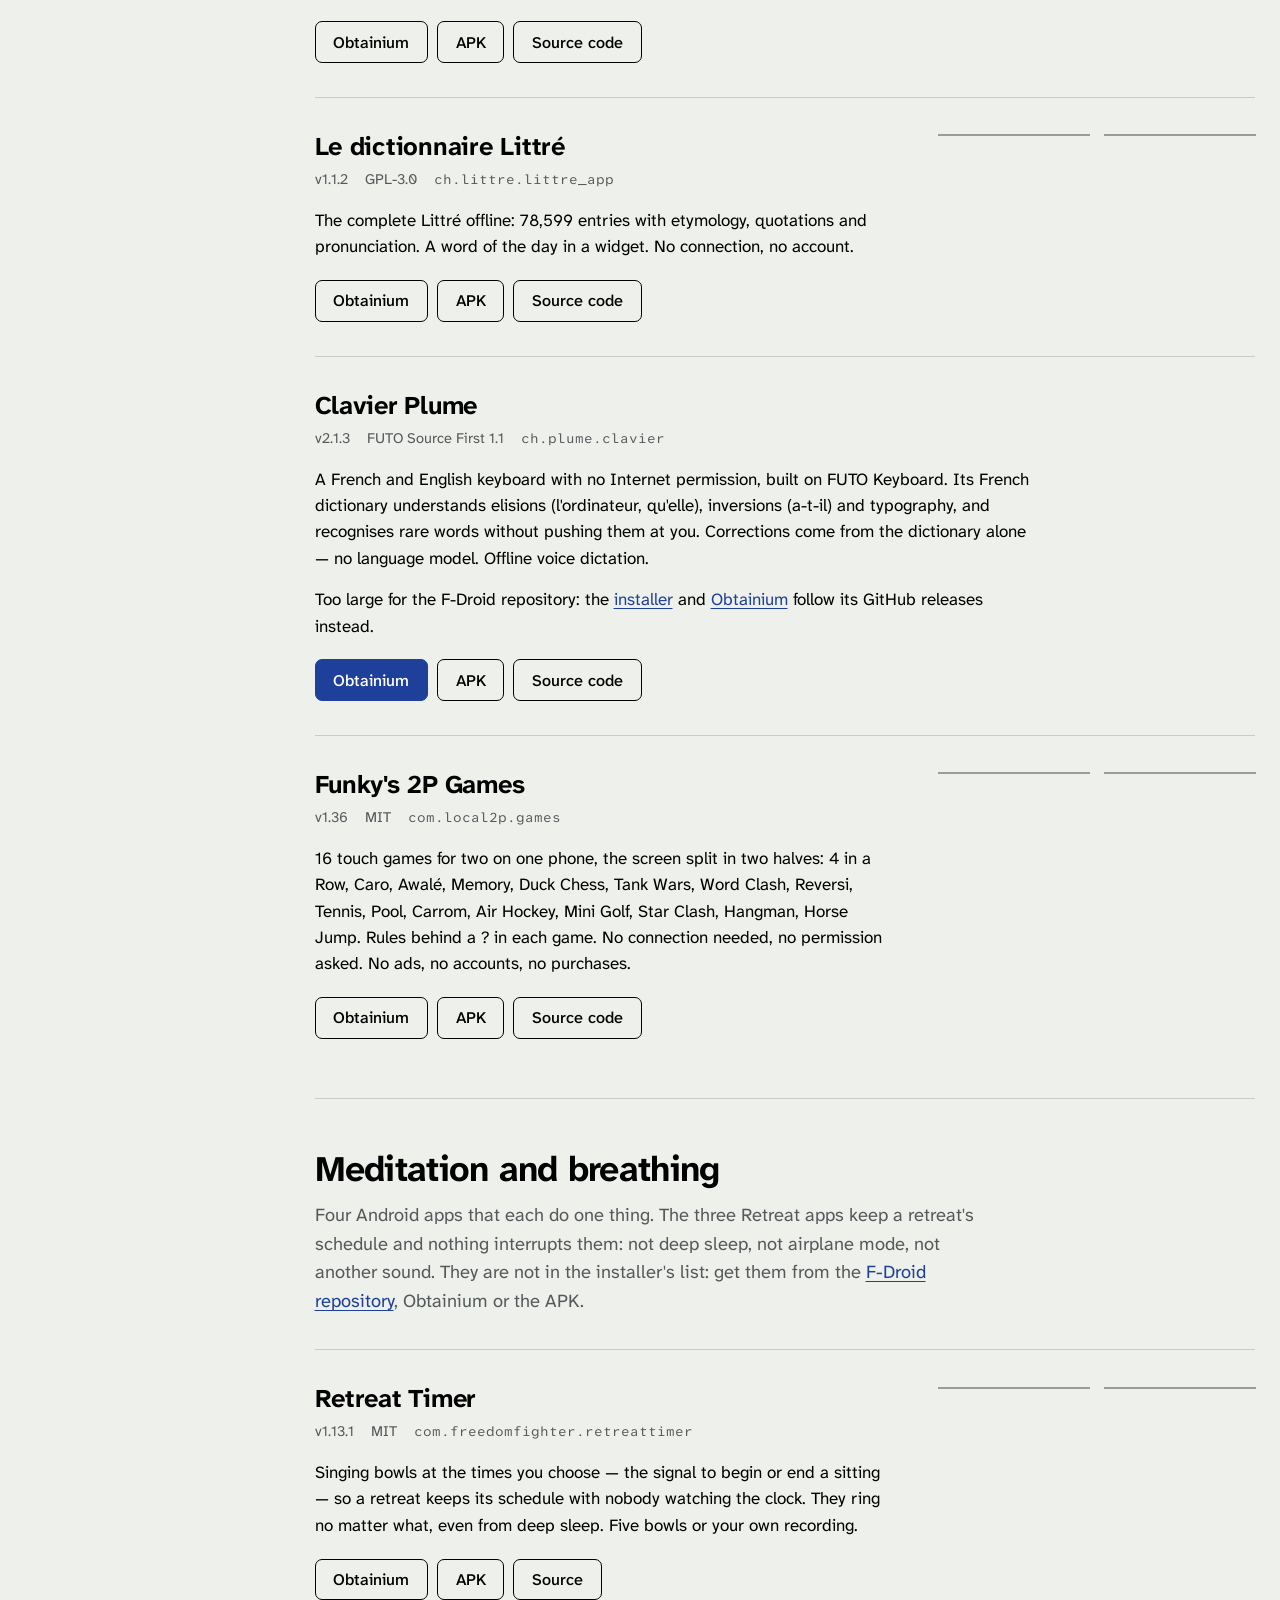
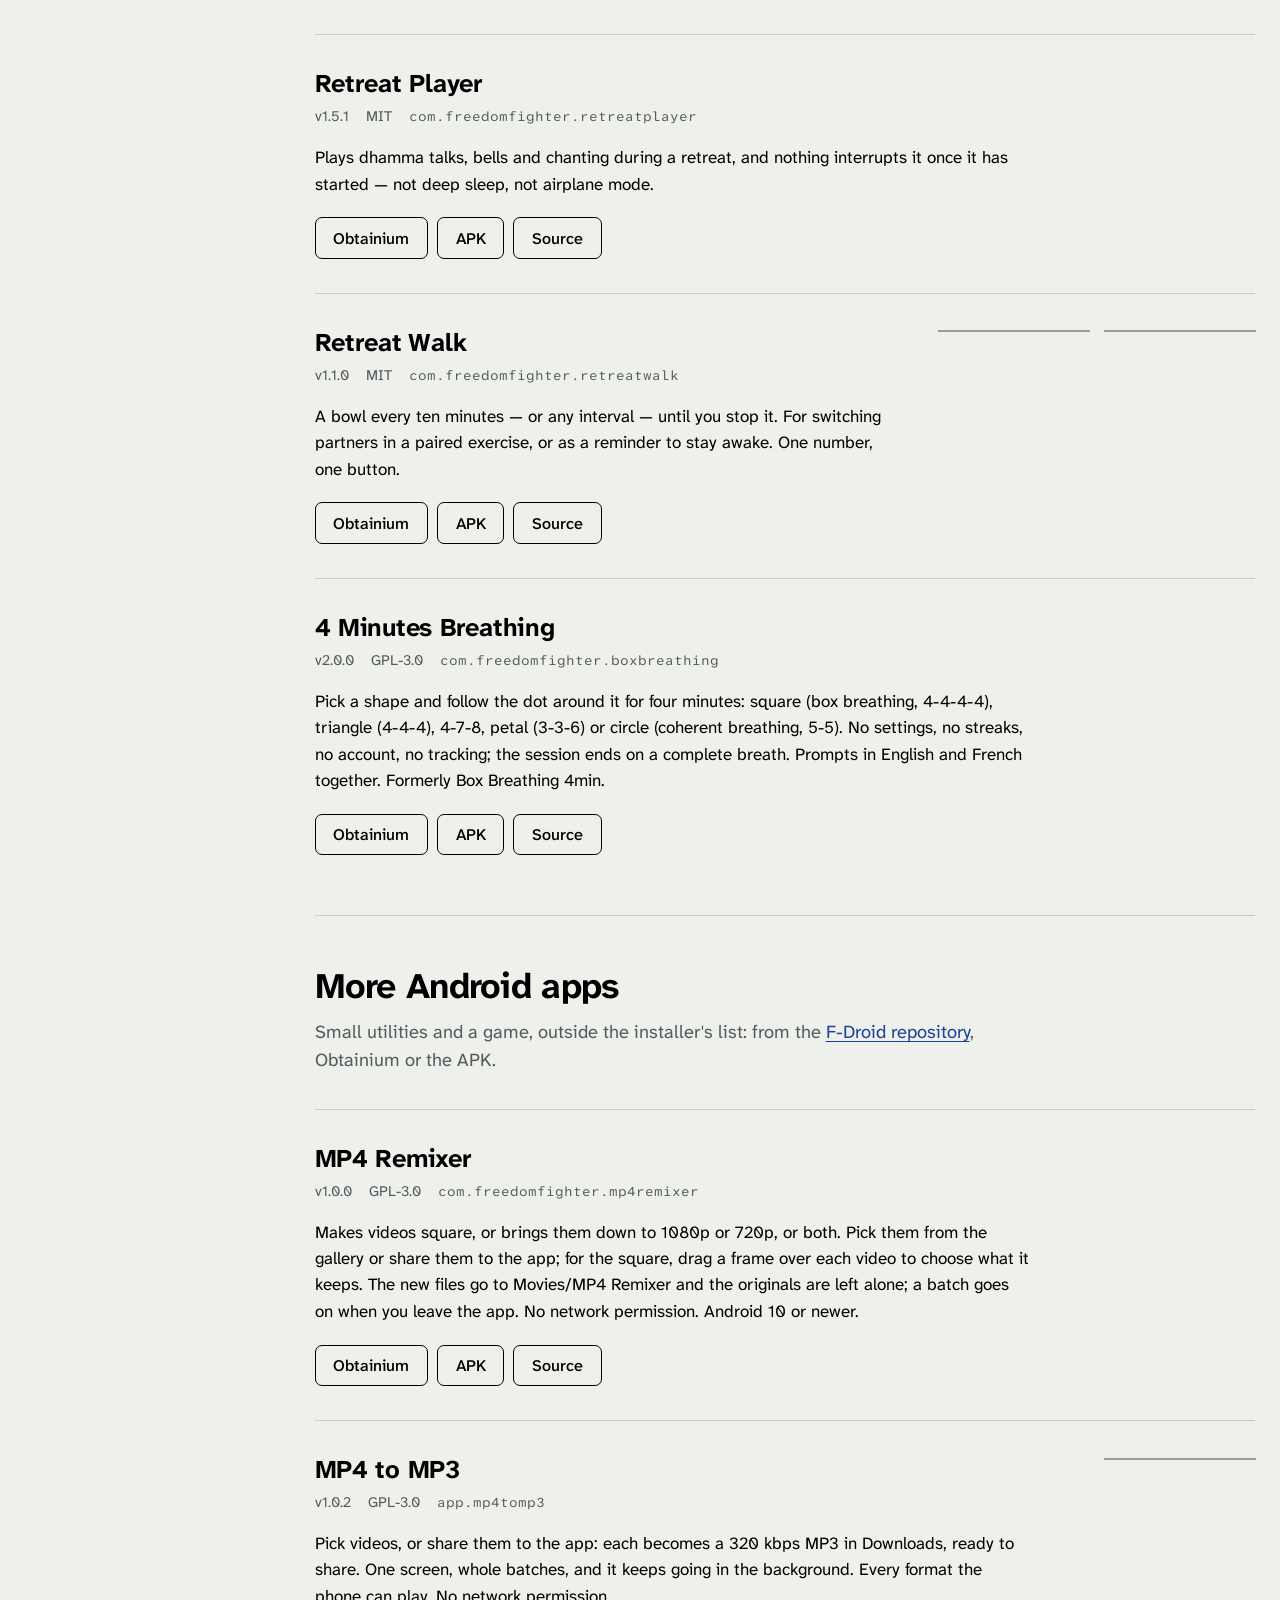
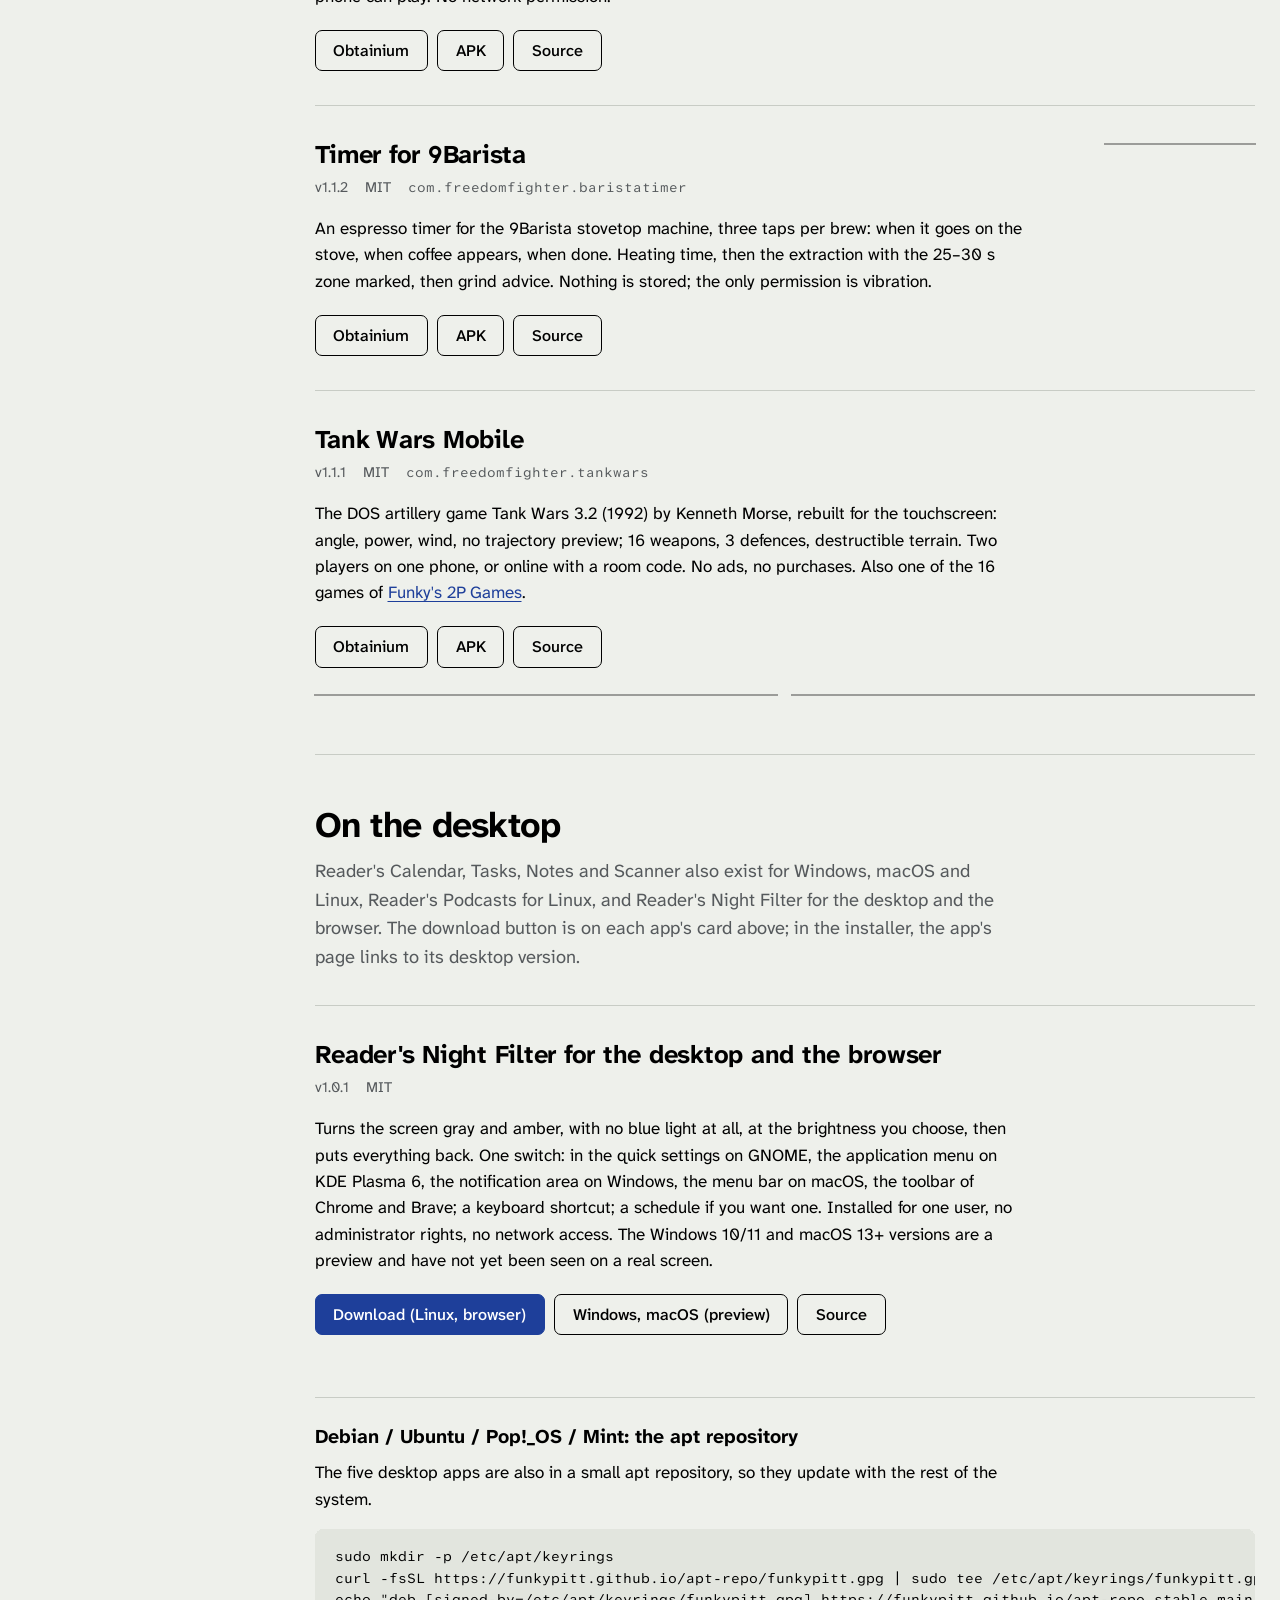
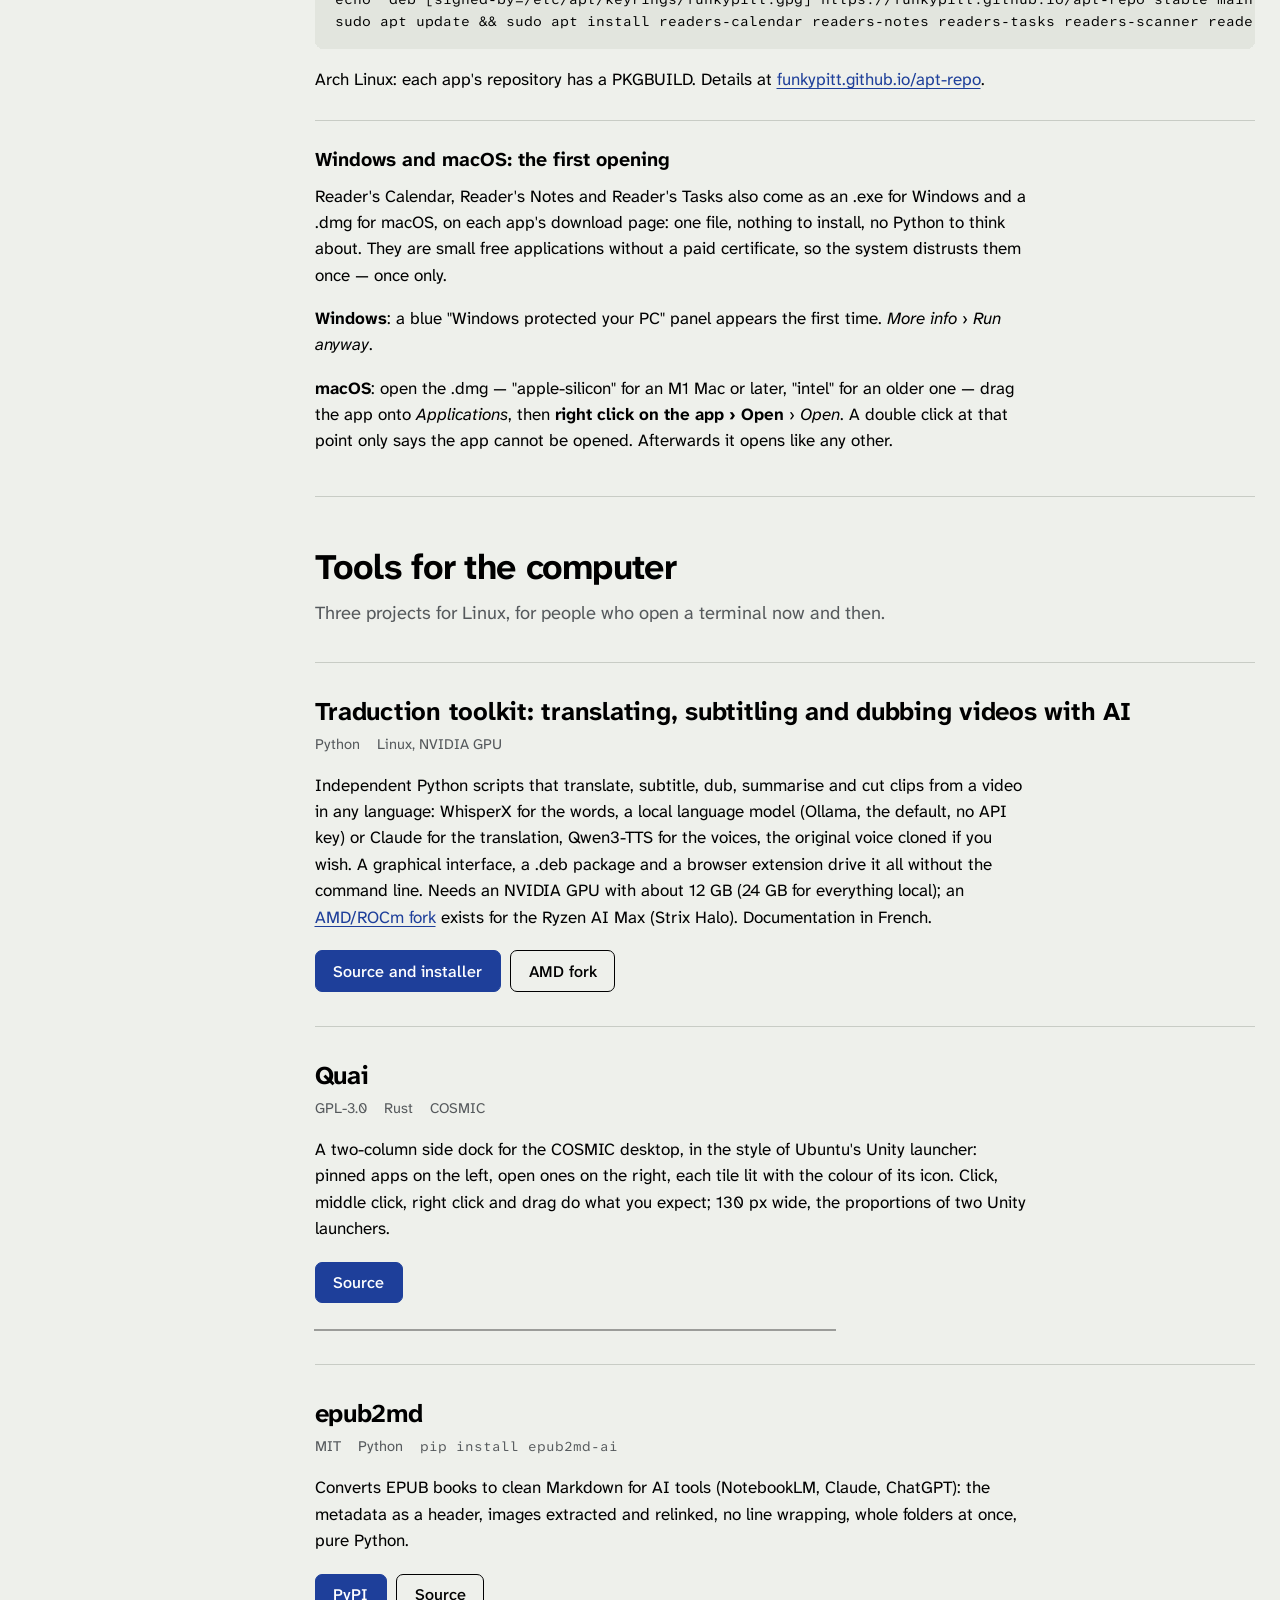
==== commit 8fde185c: "gallaz.ch/apps: the page of the apps written with Claude Code, every public project listed Hero and " ====
--- a/en.html
+++ b/en.html
@@ -2,322 +2,11 @@
 <html lang="en">
 <head>
 <meta charset="utf-8">
-<meta name="viewport" content="width=device-width, initial-scale=1">
-<title>E-ink &amp; digital detox projects — gallaz.ch</title>
-<meta name="description" content="Open-source tools for e-ink screens and digital wellbeing: the Reader's family (launcher, calendar, tasks, notes, books, feeds in black and white), Android apps, Chrome extensions, and Linux utilities. No ads, no accounts, no algorithm.">
-<link rel="stylesheet" href="style.css">
+<title>Apps written with Claude Code — gallaz.ch</title>
+<link rel="canonical" href="https://gallaz.ch/apps/">
+<meta http-equiv="refresh" content="0; url=index.html">
 </head>
 <body>
-<main>
-<header class="site">
-  <div class="title">gallaz.ch / e-ink</div>
-  <nav>
-    <a href="index.html">FR</a>
-    <a href="en.html" class="active">EN</a>
-  </nav>
-</header>
-
-<h1>E-ink &amp; digital detox</h1>
-<p class="lede">Open-source tools for long-form reading, listening, and digital wellbeing. High contrast, no ads, no accounts, no algorithm. Designed for e-ink screens and intentional use. Since 2026, the <a href="#readers">Reader's family</a>: a whole phone in black and white, text only.</p>
-
-<!-- ==================== Reader's ==================== -->
-<section class="platform" id="readers">
-  <h2>The Reader's family</h2>
-  <p class="lede">A phone that reads like a page. Black-and-white, text-only apps: no icons, no colours, no cards, no account. The launcher shows words; the calendar, tasks, notes, books and feeds read like a newspaper. In the spirit of the Light Phone, on any Android. All of them ship from the <a href="#fdroid">F-Droid repository</a> below, in English, French, German, Spanish, Portuguese and Russian. Each also provides standard black-and-white widgets for any other launcher.</p>
-
-  <article class="app">
-    <h2>Reader's Launcher</h2>
-    <p class="meta">v1.15.1 · MIT · <code>com.freedomfighter.readerslauncher</code></p>
-    <p>The home screen as words: apps and categories one line each, a grid of three to five key apps at the bottom, and two-line built-in tiles — clock, weather (MeteoSwiss in Switzerland), agenda, tasks, notes, the book being read, the Littré's word of the day, a mindfulness bowl, a recorder and its recordings to listen to. Swipe-up app drawer with search, app shortcuts on double tap. Two e-book reading slots left and right of home — or, on the right, further home pages, the book moving after the last one. Fixed pages, never scrolling ones: when a page is full, it is full.</p>
-    <div class="links">
-      <a class="btn primary" href="https://funkypitt.github.io/fdroid-repo/repo/ReadersLauncher-v1.15.1.apk">Download APK</a>
-      <a class="btn" href="https://github.com/funkypitt/readers-launcher">Source</a>
-    </div>
-  </article>
-
-  <article class="app">
-    <h2>Reader's Calendar</h2>
-    <p class="meta">Android v1.8.1 · Linux v1.6.0 · MIT · <code>com.freedomfighter.readerscalendar</code></p>
-    <p>A monochrome calendar on the phone's own calendars. Agenda as a list; month; week and workdays as time grids in both orientations — solid blocks, the white between them is your free time; the day as a grid; the event page in two columns. The calendar an event belongs to is a quiet word, never a colour. Creating an event is a tap away everywhere: a row at the bottom of every view, an empty slot, a long press on a day. The Linux version keeps the landscape layout on CalDAV (Infomaniak, Nextcloud, Radicale) and reads Google calendars through their secret iCal address.</p>
-    <div class="links">
-      <a class="btn primary" href="https://funkypitt.github.io/fdroid-repo/repo/ReadersCalendar-v1.8.1.apk">Download APK</a>
-      <a class="btn" href="https://github.com/funkypitt/readers-calendar-desktop/releases/latest">Linux (.deb, PKGBUILD)</a>
-      <a class="btn" href="https://github.com/funkypitt/readers-calendar">Source</a>
-    </div>
-  </article>
-
-  <article class="app">
-    <h2>Reader's Tasks</h2>
-    <p class="meta">Android v1.3.1 · Linux v1.3.0 · MIT · <code>com.freedomfighter.readerstasks</code></p>
-    <p>CalDAV task lists (Infomaniak, Tasks.org Cloud, Nextcloud, Radicale). The lists, the open tasks, a box to tick, a line to add. Drag to reorder, the order is saved on the server. Done tasks hidden, reopenable. The launcher reads its lists in its tile. The same app on Linux, one window.</p>
-    <div class="links">
-      <a class="btn primary" href="https://funkypitt.github.io/fdroid-repo/repo/ReadersTasks-v1.3.1.apk">Download APK</a>
-      <a class="btn" href="https://github.com/funkypitt/readers-tasks/releases/latest">Linux (.deb, PKGBUILD)</a>
-      <a class="btn" href="https://github.com/funkypitt/readers-tasks-android">Source</a>
-    </div>
-  </article>
-
-  <article class="app">
-    <h2>Reader's Notes</h2>
-    <p class="meta">v1.2.1 · MIT · <code>com.freedomfighter.readersnotes</code></p>
-    <p>Plain-text notes, one list and one page. The first line of a note is its name. Each note is a <code>.txt</code> file in a WebDAV folder — kDrive, Nextcloud, any server — synced both ways, with a copy on conflict: a computer sees ordinary files. Text shared from another app becomes a note.</p>
-    <div class="links">
-      <a class="btn primary" href="https://funkypitt.github.io/fdroid-repo/repo/ReadersNotes-v1.2.1.apk">Download APK</a>
-      <a class="btn" href="https://github.com/funkypitt/readers-notes">Source</a>
-    </div>
-  </article>
-
-  <article class="app">
-    <h2>Reader's Books</h2>
-    <p class="meta">v1.2.1 · MIT · <code>com.freedomfighter.readersbooks</code></p>
-    <p>A shelf as a list and pages of text cut at whole lines, never through one. EPUB, MOBI, FB2, plain text, opened from the app, a file manager or a share. Right half to turn, left half to go back, long press for chapters and text size. Position remembered per book, screen kept on while reading.</p>
-    <div class="links">
-      <a class="btn primary" href="https://funkypitt.github.io/fdroid-repo/repo/ReadersBooks-v1.2.1.apk">Download APK</a>
-      <a class="btn" href="https://github.com/funkypitt/readers-books">Source</a>
-    </div>
-  </article>
-
-  <article class="app">
-    <h2>Reader's Recorder</h2>
-    <p class="meta">v1.6.0 · MIT · <code>com.freedomfighter.readersrecorder</code></p>
-    <p>An answer to the Pixel Recorder that never goes through Google. A memo, a lecture or a conversation in one tap (list, widget, launcher tile), pause and stop from the notification. By default everything stays on the phone, which transcribes by itself with whisper.cpp built in (model fetched once) and makes a loudness-normalised copy. Optionally, in three questions and with a step-by-step guide, a WebDAV cloud folder (kDrive, Nextcloud…) works as an export: the phone leaves each recording there, together with the transcript it made itself and its cleaned copy. Nothing is fetched back — your recordings are simply also yours, in the open, readable from any computer. The phone's language, English, or detection. To listen again: a widget that steps from one recording to the next, newest first.</p>
-    <div class="links">
-      <a class="btn primary" href="https://funkypitt.github.io/fdroid-repo/repo/ReadersRecorder-v1.6.0.apk">Download APK</a>
-      <a class="btn" href="https://github.com/funkypitt/readers-recorder">Source</a>
-    </div>
-  </article>
-
-  <article class="app">
-    <h2>Reader's Audio Player</h2>
-    <p class="meta">v1.1.1 · MIT · <code>com.freedomfighter.readersaudio</code></p>
-    <p>A black-and-white audio player, deliberately standard: playback is Media3, Android's own engine, with the usual notification (−5 s, play/pause, +10 s, stop), lock screen and Bluetooth buttons. Every file resumes where it was left, speed from 0.8× to 2×. One addition: transcription on the phone with whisper.cpp, language and quality chosen each time (normal, or high quality, much slower), punctuated and split into paragraphs, into plain .txt files in Documents/Transcriptions that any reader opens. Share the audio or the transcript, save a copy to any folder without a file manager, and a widget of the last file played to resume it in one tap.</p>
-    <div class="links">
-      <a class="btn primary" href="https://funkypitt.github.io/fdroid-repo/repo/ReadersAudio-v1.1.1.apk">Download APK</a>
-      <a class="btn" href="https://github.com/funkypitt/readers-audio">Source</a>
-    </div>
-  </article>
-
-  <article class="app">
-    <h2>Reader's Mindful Tool</h2>
-    <p class="meta">v1.0.1 · MIT · <code>com.freedomfighter.readersmindful</code></p>
-    <p>Three things a meditator asks of a bowl: a single strike every X minutes until you stop it, a meditation of X minutes closed by three bowls, and one or three bowls at set times every day. Retreat Timer's five bowls or your own mp3/wav file. The same hardening as Retreat Timer: exact alarm-clock alarms, a foreground service, the alarm stream, re-arming after a reboot — the bowl sounds on time, even from deep sleep. Standard widget (play/stop, minutes, countdown, progress) and a launcher tile.</p>
-    <div class="links">
-      <a class="btn primary" href="https://funkypitt.github.io/fdroid-repo/repo/ReadersMindful-v1.0.1.apk">Download APK</a>
-      <a class="btn" href="https://github.com/funkypitt/readers-mindful">Source</a>
-    </div>
-  </article>
-
-  <article class="app">
-    <h2>Reader's Feeds</h2>
-    <p class="meta">v1.1.1 · GPL-3.0 · <code>com.freedomfighter.readersfeeds</code></p>
-    <p>An RSS/Atom reader born from Pluralis and redrawn in the family's look. The latest articles of your sources in one list, articles read as pages extracted from the web, sources, articles saved for later, OPML import and export, paid Substacks. Paged lists instead of scrolling for e-ink screens.</p>
-    <div class="links">
-      <a class="btn primary" href="https://funkypitt.github.io/fdroid-repo/repo/ReadersFeeds-v1.1.1-arm64.apk">Download APK</a>
-      <a class="btn" href="https://github.com/funkypitt/readers-feeds">Source</a>
-    </div>
-  </article>
-</section>
-
-<!-- ==================== Android ==================== -->
-<section class="platform">
-  <h2>Android apps</h2>
-
-  <section class="repo" id="fdroid">
-    <h2>F-Droid repository</h2>
-    <p>All Android apps ship from a personal F-Droid repository. Add it once and the F-Droid client will keep them up to date.</p>
-    <p>
-      <a class="btn primary" href="fdroidrepos://funkypitt.github.io/fdroid-repo/repo?fingerprint=64191E58C98AD1971BCA0669B6BFAB5C7135D6411A8EAA252741C2D35F16107C">Add to F-Droid</a>
-    </p>
-    <p>Address:&nbsp; <code>https://funkypitt.github.io/fdroid-repo/repo</code></p>
-    <p>Fingerprint:&nbsp; <code>64191E58C98AD1971BCA0669B6BFAB5C7135D6411A8EAA252741C2D35F16107C</code></p>
-  </section>
-
-  <article class="app">
-    <h2>Sobre</h2>
-    <p class="meta">v0.1.1 · GPL-3.0 · <code>app.sobre.player</code></p>
-    <p>Audio-only YouTube subscription player. Listen to channels as a podcast — no video, no thumbnails, no algorithm, no Shorts, no comments. 100% text interface. Chronological feed, background playback, adjustable speed, chapters, offline downloads, OPML export/import. Videos under 5 minutes hidden automatically.</p>
-    <div class="links">
-      <a class="btn primary" href="https://funkypitt.github.io/fdroid-repo/repo/Sobre-v0.1.1.apk">Download APK</a>
-      <a class="btn" href="https://github.com/funkypitt/sobre">Source code</a>
-    </div>
-  </article>
-
-
-  <article class="app">
-    <h2>ePub Magazine Reader</h2>
-    <p class="meta">v0.2.24 · GPL-3.0 · <code>com.freedomfighter.magazinereader</code></p>
-    <p>ePub viewer for daily newspapers and magazines. Auto-detects magazine ePubs, paginates the table of contents, renders articles in a scrolled view with tap navigation. Works with ePubs from <a href="https://calibre-ebook.com/">Calibre</a>'s Fetch news recipes (NZZ, The Economist, Courrier International, etc.).</p>
-    <div class="links">
-      <a class="btn primary" href="https://funkypitt.github.io/fdroid-repo/repo/MagazineReader-v0.2.24-magazine.apk">Download APK</a>
-      <a class="btn" href="https://github.com/funkypitt/epub-eink-newsreader">Source code</a>
-    </div>
-  </article>
-
-  <article class="app">
-    <h2>OpenLibe e-Ink Remix</h2>
-    <p class="meta">v1.4.1 · AGPL-3.0 · <code>com.freedomfighter.openlibeinkremix</code></p>
-    <p>E-book reader and library browser for e-ink displays. Paginated EPUB reading, adaptive font sizing, high-contrast themes, tap zones. Search and download from online library catalogs.</p>
-    <div class="links">
-      <a class="btn primary" href="https://funkypitt.github.io/fdroid-repo/repo/OpenLibeExtended-eInk-Remix-v1.4.1.apk">Download APK</a>
-      <a class="btn" href="https://github.com/funkypitt/funky-openlib">Source code</a>
-    </div>
-  </article>
-
-  <article class="app">
-    <h2>Social Detox</h2>
-    <p class="meta">v1.5.1 · GPL-3.0 · <code>com.parentcontrol.socialblocker.detox</code></p>
-    <p>Local VPN that blocks DNS queries for YouTube, Instagram, and TikTok. No upstream proxy, no certificate — only DNS is intercepted. Per-platform toggles, optional daily allow-windows, auto-start on boot. Self-imposed friction, not parental control.</p>
-    <div class="links">
-      <a class="btn primary" href="https://funkypitt.github.io/fdroid-repo/repo/SocialDetox-v1.5.1-detox.apk">Download APK</a>
-      <a class="btn" href="https://github.com/funkypitt/SocialBlocker-Detox">Source code</a>
-    </div>
-  </article>
-
-  <article class="app">
-    <h2>Le dictionnaire Littré</h2>
-    <p class="meta">v1.1.1 · GPL-3.0 · <code>ch.littre.littre_app</code></p>
-    <p>The complete Littré, the classic French dictionary, offline: 78,599 entries with etymology, quotations and pronunciation, laid out for reading. Instant search, accents included. A word of the day, drawn once a day, appears in a widget and feeds the launcher's tile. No connection, no account. APK for 64-bit phones.</p>
-    <div class="links">
-      <a class="btn primary" href="https://funkypitt.github.io/fdroid-repo/repo/Littre-v1.1.1-arm64.apk">Download APK</a>
-      <a class="btn" href="https://github.com/funkypitt/littre-app">Source code</a>
-    </div>
-  </article>
-
-  <article class="app">
-    <h2>Clavier Plume</h2>
-    <p class="meta">v2.0.0 · FUTO Source First 1.1 · <code>ch.plume.clavier</code></p>
-    <p>French and English keyboard derived from FUTO Keyboard, with no Internet permission. Full French dictionary: elisions (l'ordinateur, qu'elle), inversions (a-t-il), typography, and rare Littré vocabulary recognised without ever being suggested. Built-in multilingual voice dictation. Corrections decided by the dictionary alone, with no language model.</p>
-    <p>Too large for the F-Droid repository: automatic updates go through <a href="https://obtainium.imranr.dev/">Obtainium</a>, which follows GitHub releases.</p>
-    <div class="links">
-      <a class="btn primary" href="https://github.com/funkypitt/clavier-plume/releases/latest">Download APK</a>
-      <a class="btn" href="https://github.com/funkypitt/clavier-plume">Source code</a>
-    </div>
-  </article>
-
-  <section class="install">
-    <h3>Installation</h3>
-    <h4>Option 1 — F-Droid (recommended)</h4>
-    <ol>
-      <li>Install the <a href="https://f-droid.org/">F-Droid</a> client.</li>
-      <li>Tap <a href="fdroidrepos://funkypitt.github.io/fdroid-repo/repo?fingerprint=64191E58C98AD1971BCA0669B6BFAB5C7135D6411A8EAA252741C2D35F16107C">"Add to F-Droid"</a> above — confirm the pre-filled address.</li>
-      <li>Refresh the catalog, search for the app, install.</li>
-    </ol>
-    <h4>Option 2 — direct APK</h4>
-    <ol>
-      <li>Allow installs from unknown sources for your browser.</li>
-      <li>Tap "Download APK" under the app you want.</li>
-      <li>Open the file and confirm. No auto-updates with this method.</li>
-    </ol>
-  </section>
-</section>
-
-<!-- ==================== Meditation ==================== -->
-<section class="platform" id="meditation">
-  <h2>Meditation</h2>
-  <p class="lede">Three Android apps for a retreat: each does one thing, and nothing interrupts it — not deep sleep, not airplane mode, not another sound. In the <a href="#fdroid">F-Droid repository</a> above.</p>
-
-  <article class="app">
-    <h2>Retreat Timer</h2>
-    <p class="meta">v1.13.1 · MIT · <code>com.freedomfighter.retreattimer</code></p>
-    <p>Rings a recording of singing-bowl bells at the times of day you choose — the signal to begin or end a sitting — so a retreat keeps its schedule with no one keeping watch. Each time rings three bells or a single one, from five bowls or your own mp3/wav file. Built for one job: the bells ring no matter what, even from deep sleep.</p>
-    <div class="links">
-      <a class="btn primary" href="https://funkypitt.github.io/fdroid-repo/repo/RetreatTimer-v1.13.1.apk">Download APK</a>
-      <a class="btn" href="https://github.com/funkypitt/retreat-timer">Source</a>
-    </div>
-  </article>
-
-  <article class="app">
-    <h2>Retreat Player</h2>
-    <p class="meta">v1.5.1 · MIT · <code>com.freedomfighter.retreatplayer</code></p>
-    <p>Plays MP3s of dhamma talks, bells and chanting during a retreat, on the same principle as Retreat Timer: once playback starts, nothing interrupts it. Every recording is copied into the app when loaded, so playback needs no network — airplane mode is fine. A foreground service holding a wake lock.</p>
-    <div class="links">
-      <a class="btn primary" href="https://funkypitt.github.io/fdroid-repo/repo/RetreatPlayer-v1.5.1.apk">Download APK</a>
-      <a class="btn" href="https://github.com/funkypitt/retreat-player">Source</a>
-    </div>
-  </article>
-
-  <article class="app">
-    <h2>Retreat Walk</h2>
-    <p class="meta">v1.0.1 · MIT · <code>com.freedomfighter.retreatwalk</code></p>
-    <p>Rings a singing bowl at a fixed interval — every ten minutes, say — over and over until you stop it. For switching partners in a paired exercise, or for sitting with a regular reminder to stay awake. One number and one button: that is the whole app.</p>
-    <div class="links">
-      <a class="btn primary" href="https://funkypitt.github.io/fdroid-repo/repo/RetreatWalk-v1.0.1.apk">Download APK</a>
-      <a class="btn" href="https://github.com/funkypitt/retreat-walk">Source</a>
-    </div>
-  </article>
-</section>
-
-<!-- ==================== Chrome extensions ==================== -->
-<section class="platform">
-  <h2>Chrome extensions</h2>
-
-  <article class="app">
-    <h2>PageTurn</h2>
-    <p class="meta">v1.0.0 · Manifest v3 + bookmarklet</p>
-    <p>Turns scrollable web pages into paginated reading — like a book. Instant page turns (no animation, essential on e-ink). Auto-detects articles on Substack, Medium, WordPress, Ghost, Dev.to, and more. Strips ads, sidebars, pop-ups, and comments. Keyboard, swipe, and edge-tap navigation.</p>
-    <div class="links">
-      <a class="btn primary" href="https://github.com/funkypitt/pageturn/archive/refs/heads/master.zip">Download (ZIP)</a>
-      <a class="btn" href="https://github.com/funkypitt/pageturn">Source code</a>
-    </div>
-  </article>
-
-  <article class="app">
-    <h2>Social Media Blocker</h2>
-    <p class="meta">v1.0 · Chrome / Firefox (Manifest v3)</p>
-    <p>Blocks social media and video-sharing sites. To unblock, solve five math problems of increasing difficulty — designed to break the automatic reflex without making sites entirely inaccessible. Zero data collection.</p>
-    <div class="links">
-      <a class="btn primary" href="https://github.com/funkypitt/social-blocker/archive/refs/heads/master.zip">Download (ZIP, Chrome and Firefox)</a>
-      <a class="btn" href="https://github.com/funkypitt/social-blocker">Source code</a>
-    </div>
-  </article>
-
-  <section class="install">
-    <h3>Installation</h3>
-    <ol>
-      <li>Download and extract the ZIP.</li>
-      <li>Chrome: <code>chrome://extensions/</code> → Developer mode → Load unpacked → select folder.</li>
-      <li>Firefox: <code>about:debugging#/runtime/this-firefox</code> → Load Temporary Add-on → pick <code>manifest.firefox.json</code> (Social Media Blocker) or <code>manifest.json</code>.</li>
-    </ol>
-  </section>
-</section>
-
-<!-- ==================== Linux ==================== -->
-<section class="platform">
-  <h2>Linux</h2>
-
-  <article class="app">
-    <h2>Tinta4PlusU</h2>
-    <p class="meta">ThinkBook Plus Gen 4 IRU · Python</p>
-    <p>Linux GUI for the color e-ink display of the Lenovo ThinkBook Plus Gen 4 IRU. Supports GNOME, KDE Plasma, Cinnamon, XFCE (X11 and Wayland). Handles display routing between OLED and e-ink panels, frontlight and brightness via the embedded controller.</p>
-    <div class="links">
-      <a class="btn primary" href="https://github.com/funkypitt/Tinta4Plus-Universal/archive/refs/heads/main.zip">Download (ZIP)</a>
-      <a class="btn" href="https://github.com/funkypitt/Tinta4Plus-Universal">Source code</a>
-    </div>
-  </article>
-
-  <article class="app">
-    <h2>eInk Reader</h2>
-    <p class="meta">GPL-3.0 · Python / PyQt5</p>
-    <p>E-book reader for the ThinkBook e-ink display. Page mode only (no scroll), sends clear-ghosts commands to Tinta4PlusU after each page turn. EPUB, MOBI, PDF, DJVU, FB2, CBR/CBZ, Markdown, plain text.</p>
-    <div class="links">
-      <a class="btn primary" href="https://github.com/funkypitt/eink-reader/archive/refs/heads/main.zip">Download (ZIP)</a>
-      <a class="btn" href="https://github.com/funkypitt/eink-reader">Source code</a>
-    </div>
-  </article>
-
-  <section class="install">
-    <h3>Installation</h3>
-    <p>Ubuntu 24.04+ (or derivatives). Disable Secure Boot for embedded-controller access.</p>
-    <pre>git clone https://github.com/funkypitt/Tinta4Plus-Universal.git
-cd Tinta4Plus-Universal
-sudo bash installer.sh</pre>
-    <p>eInk Reader installs similarly — see its <a href="https://github.com/funkypitt/eink-reader">README</a>.</p>
-  </section>
-</section>
-
-<footer class="site">
-  <p>All projects released under free licenses · <a href="https://github.com/funkypitt">github.com/funkypitt</a></p>
-</footer>
-</main>
+<p>This page has moved: English is now the site's home page. <a href="index.html">Continue</a>.</p>
 </body>
 </html>
